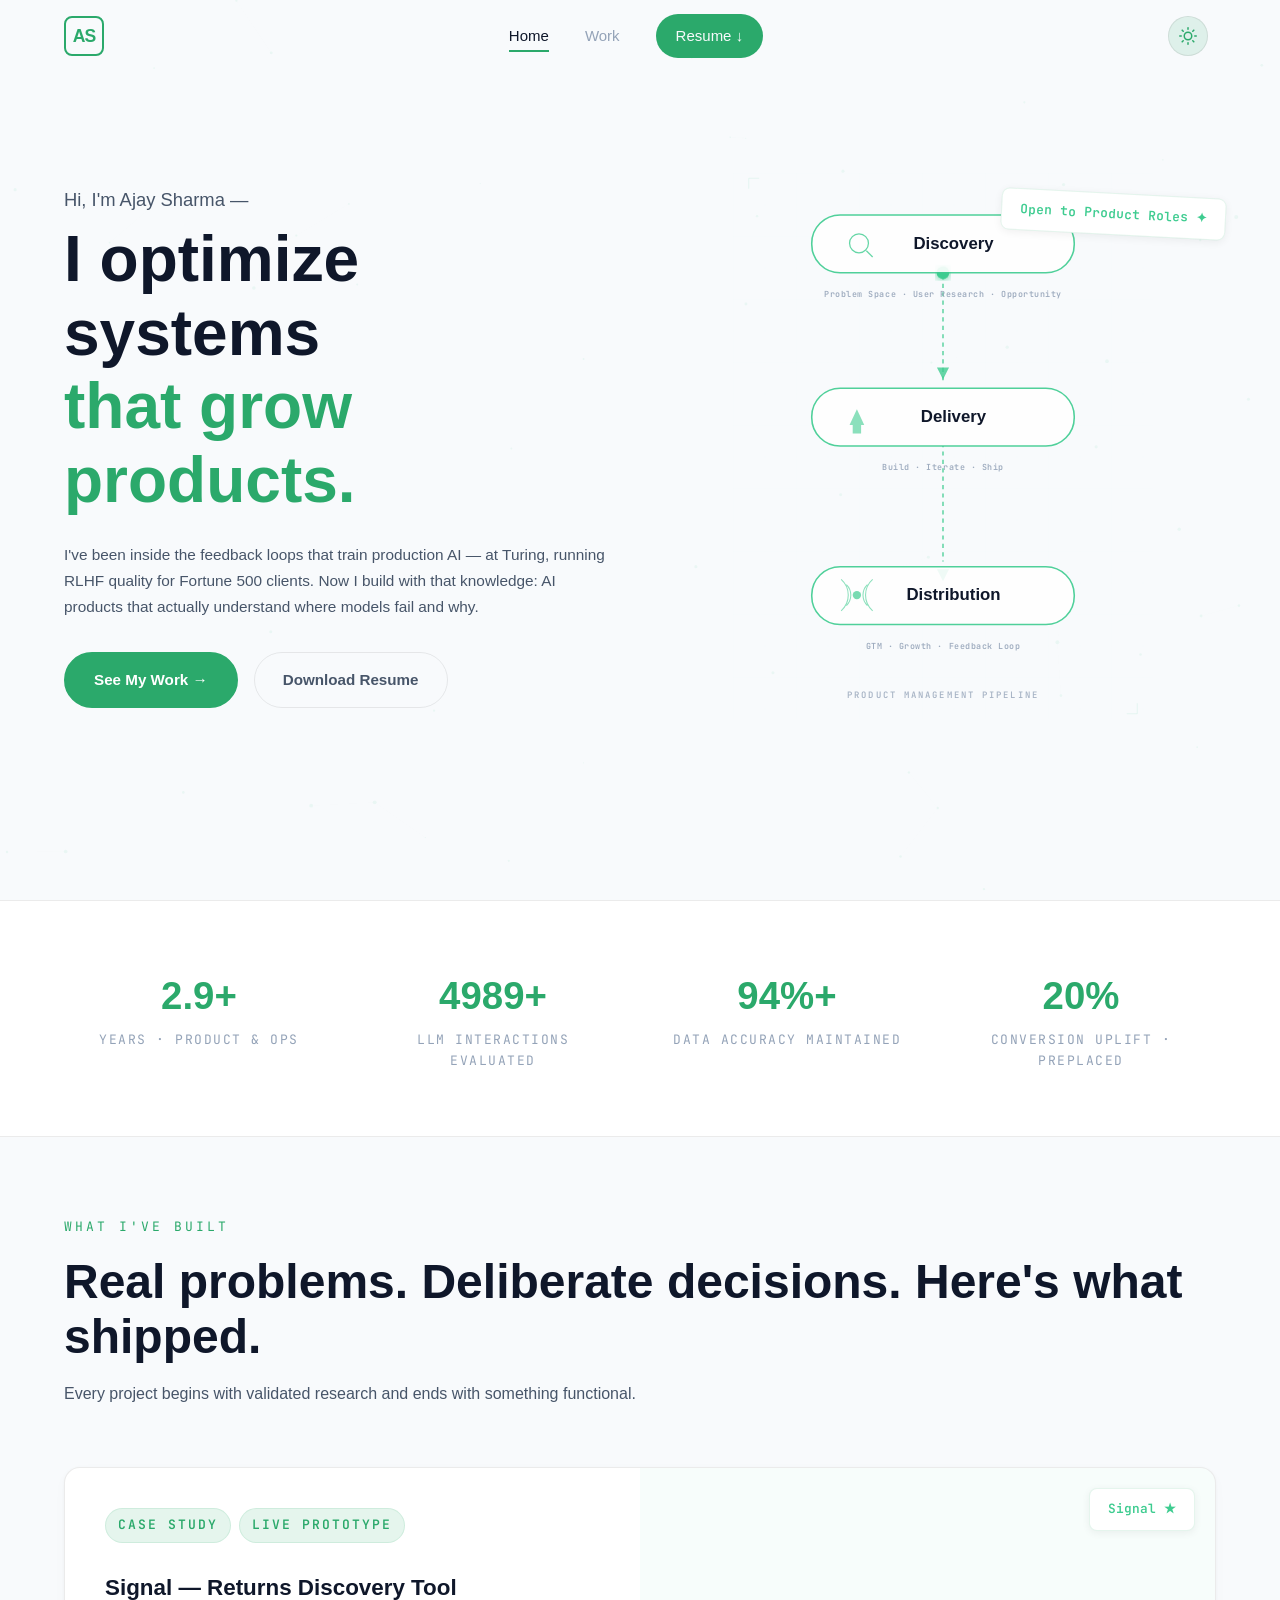
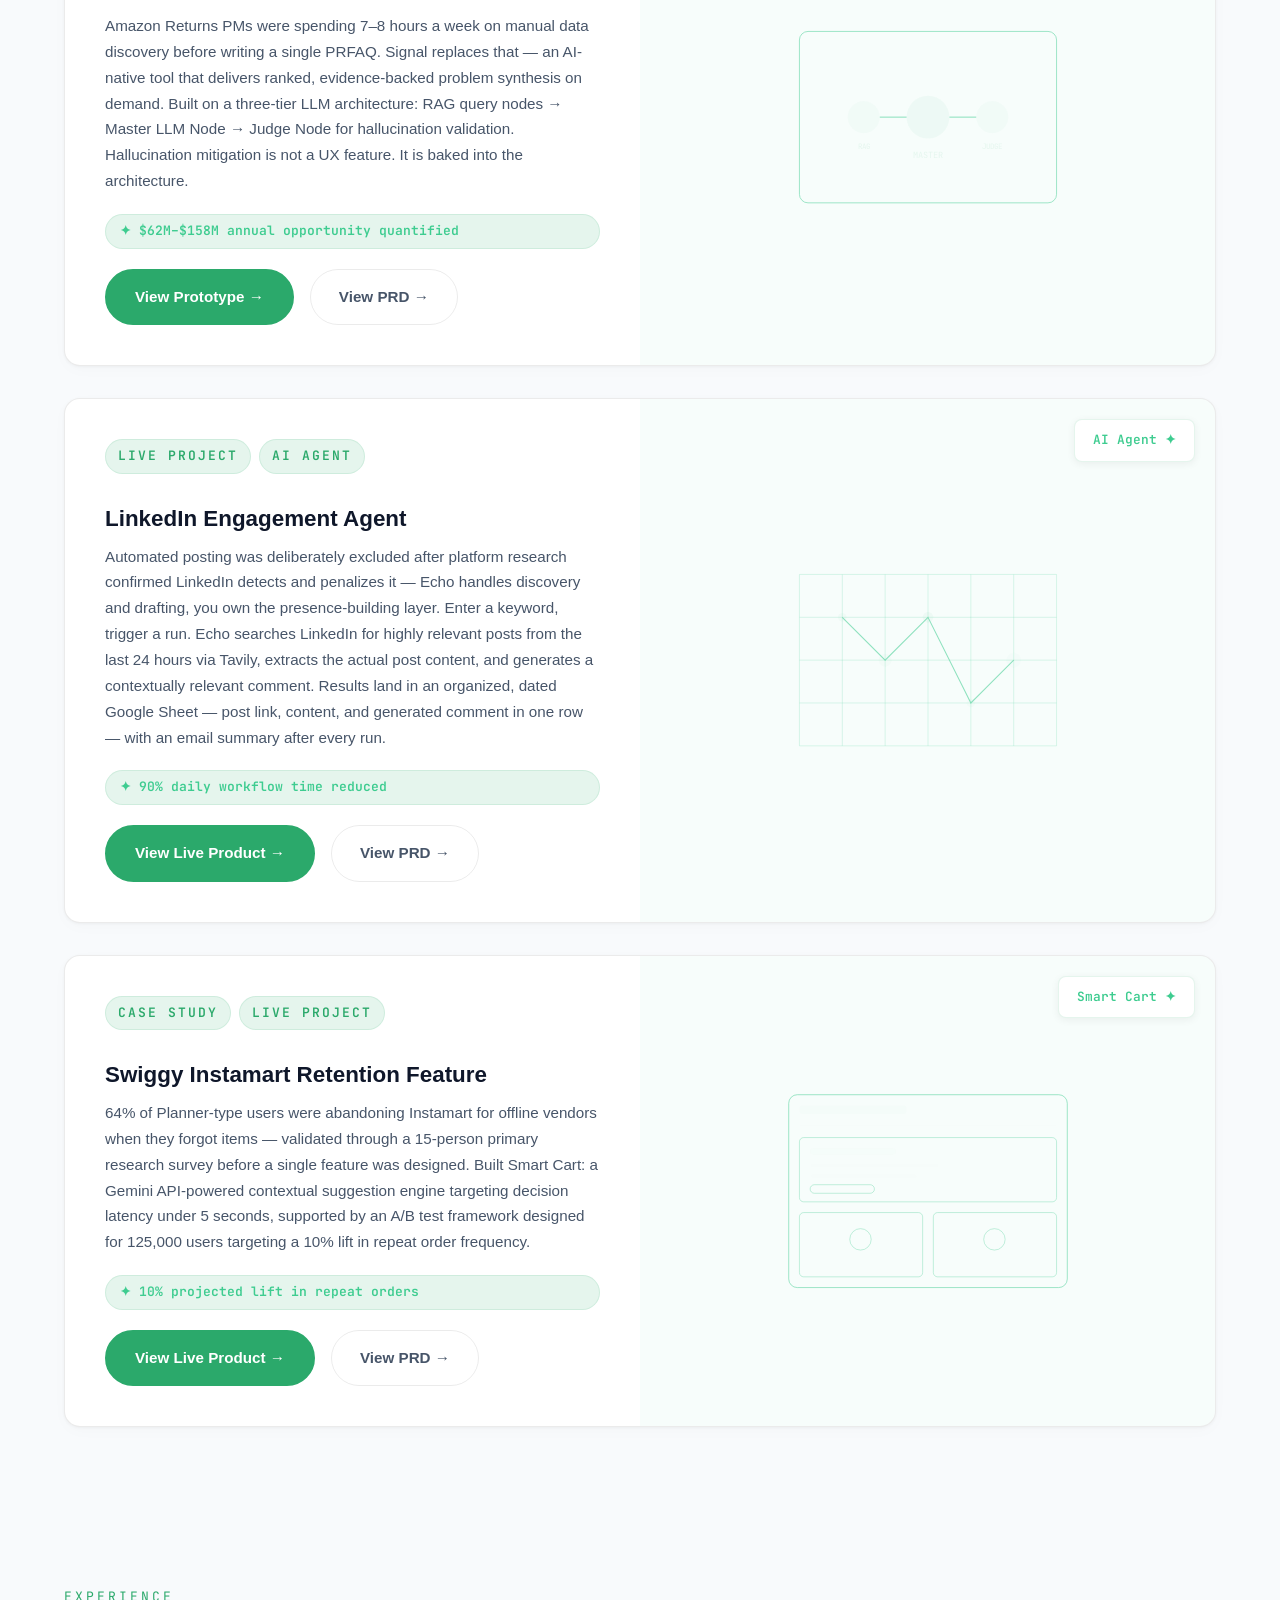
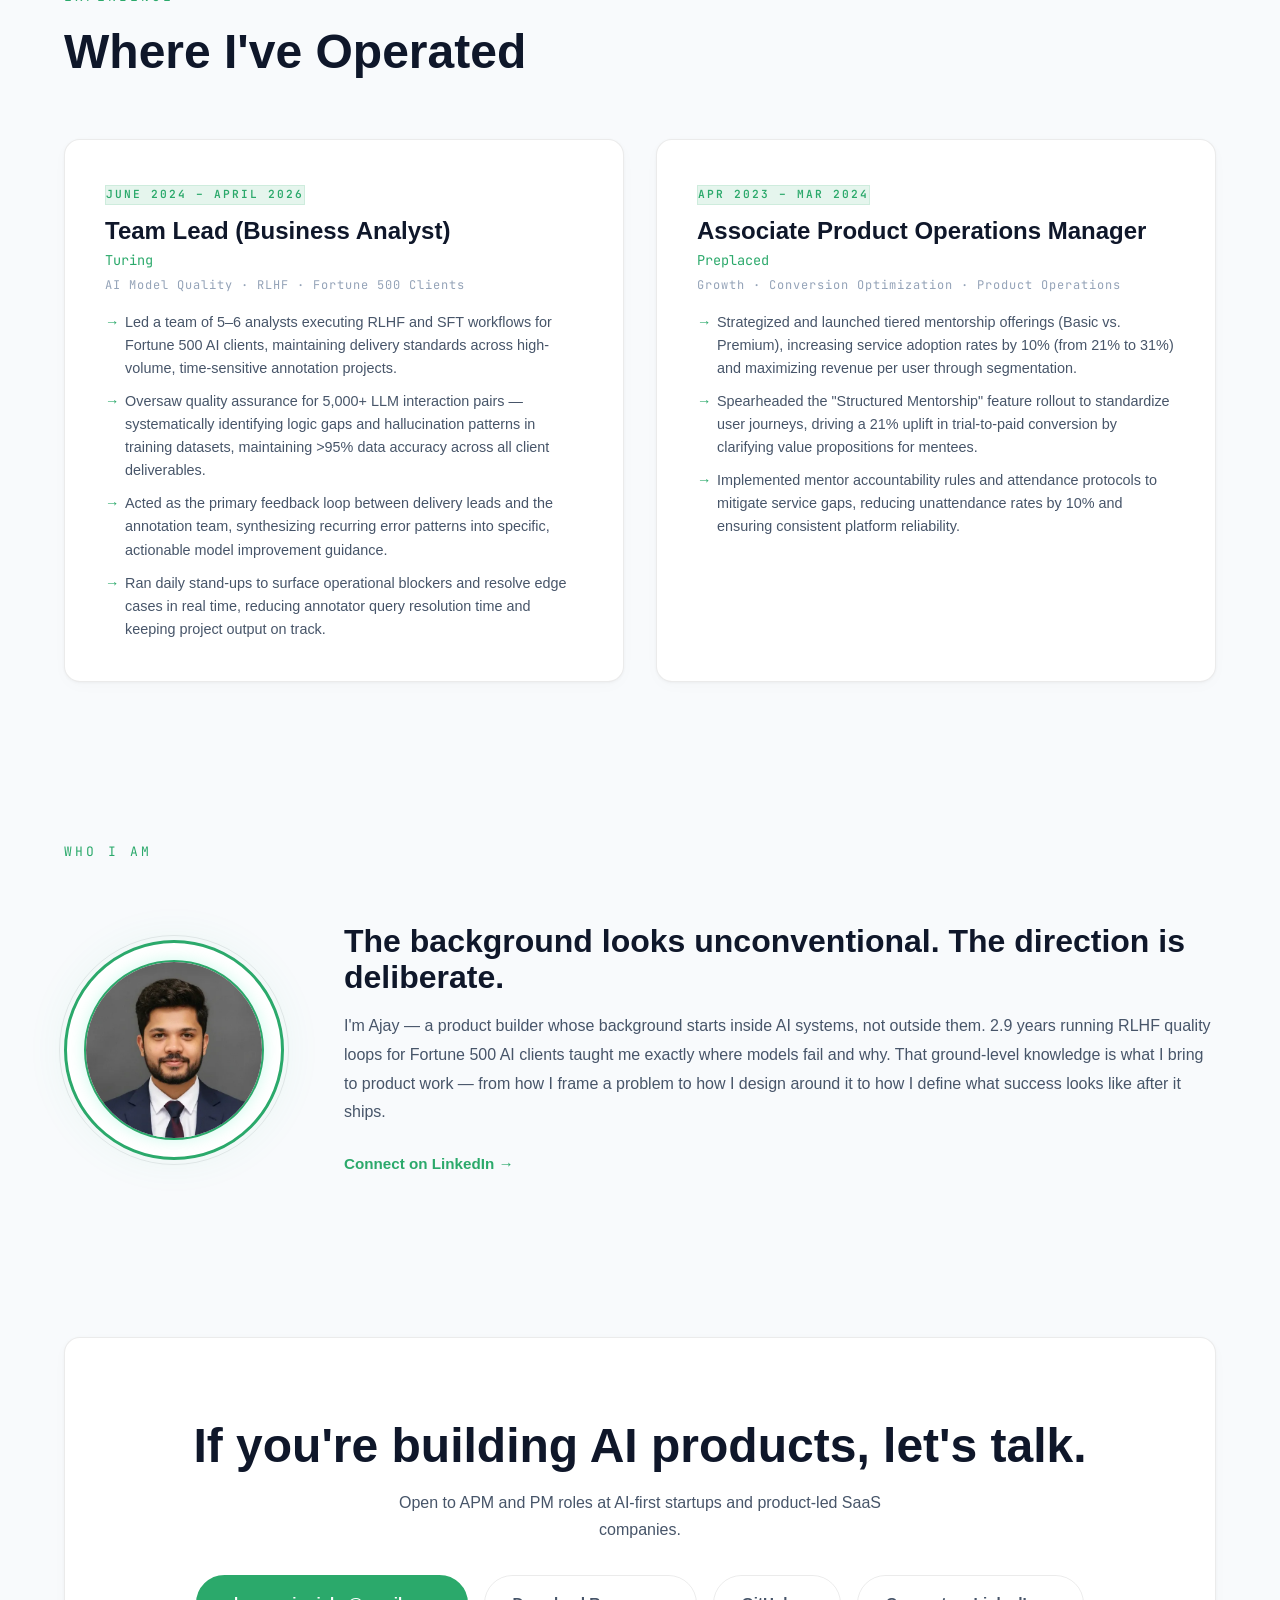
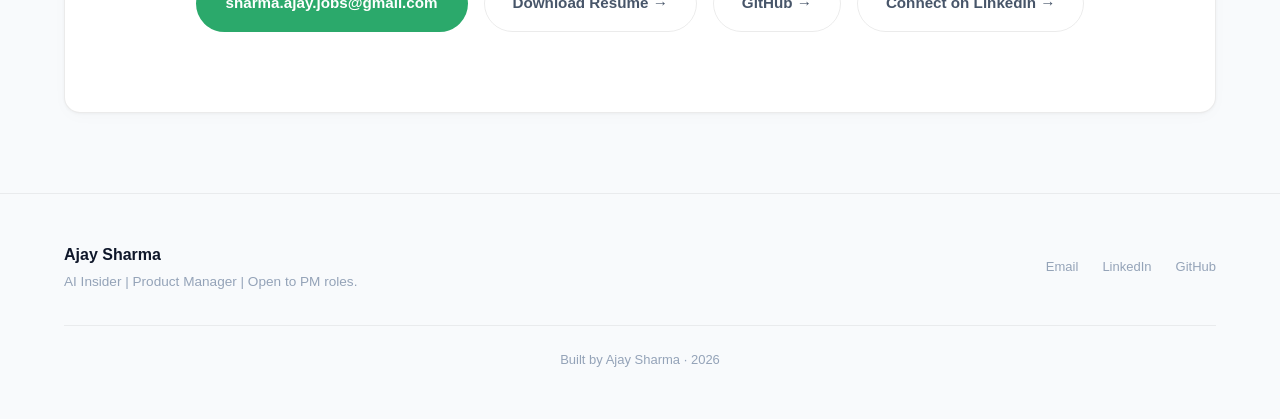
==== index.html @ e7fd2ef5 "feat: consolidate pages to index, apply refined Emerald design system, and update PM experience" ====
<!DOCTYPE html>
<html lang="en">

<head>
    <meta charset="UTF-8">
    <!-- Google tag (gtag.js) -->
    <script async src="https://www.googletagmanager.com/gtag/js?id=G-2LNCMH6HLH"></script>
    <script>
        window.dataLayer = window.dataLayer || [];
        function gtag() { dataLayer.push(arguments); }
        gtag('js', new Date());

        gtag('config', 'G-2LNCMH6HLH');
    </script>
    <meta name="viewport" content="width=device-width, initial-scale=1.0">
    <title>Ajay Sharma — PM Candidate | AI Product Manager</title>
    <meta name="description"
        content="PM candidate with hands-on experience inside RLHF feedback loops and a track record of shipping functional AI products. Targeting APM and PM roles at AI-first startups and product-led SaaS companies.">
    <meta property="og:title" content="Ajay Sharma — AI Team Lead @ Turing | HelloPM Fellow">
    <meta property="og:description"
        content="PM candidate with hands-on experience inside RLHF feedback loops and a track record of shipping functional AI products.">
    <meta property="og:type" content="website">
    <link rel="icon"
        href="data:image/svg+xml,%3Csvg xmlns='http://www.w3.org/2000/svg' viewBox='0 0 64 64'%3E%3Ccircle cx='32' cy='32' r='32' fill='%230A0F0D'/%3E%3Ctext x='32' y='38' text-anchor='middle' fill='%2300E5A0' font-family='sans-serif' font-weight='600' font-size='24'%3EAS%3C/text%3E%3C/svg%3E">
    <link rel="preconnect" href="https://api.fontshare.com" crossorigin>
    <link rel="preconnect" href="https://fonts.googleapis.com">
    <link rel="preconnect" href="https://fonts.gstatic.com" crossorigin>
    <link rel="preconnect" href="https://www.googletagmanager.com" crossorigin>
    <link rel="preload" href="assets/ajay.webp" as="image" type="image/webp">
    <link rel="stylesheet"
        href="https://api.fontshare.com/v2/css?f[]=clash-display@400,500,600,700&f[]=satoshi@400,500,700&display=swap">
    <link rel="stylesheet" href="https://fonts.googleapis.com/css2?family=JetBrains+Mono:wght@400;500&display=swap">
    <link rel="stylesheet" href="css/style.css">
</head>

<body>

    <!-- ========== NAVBAR ========== -->
    <nav class="navbar" role="navigation" aria-label="Main navigation">
        <div class="container">
            <a href="index.html" class="nav-logo"><span>AS</span></a>
            <div class="nav-links">
                <a href="index.html">Home</a>
                <a href="#work">Work</a>
                <a href="assets/ajay_sharma_pm_resume.pdf" target="_blank" rel="noopener noreferrer"
                    class="nav-cta">Resume ↓</a>
            </div>
            <button class="theme-toggle" aria-label="Toggle light/dark mode">
                <svg class="icon-sun" viewBox="0 0 24 24" fill="none" stroke="currentColor" stroke-width="2"
                    stroke-linecap="round" stroke-linejoin="round">
                    <circle cx="12" cy="12" r="5" />
                    <line x1="12" y1="1" x2="12" y2="3" />
                    <line x1="12" y1="21" x2="12" y2="23" />
                    <line x1="4.22" y1="4.22" x2="5.64" y2="5.64" />
                    <line x1="18.36" y1="18.36" x2="19.78" y2="19.78" />
                    <line x1="1" y1="12" x2="3" y2="12" />
                    <line x1="21" y1="12" x2="23" y2="12" />
                    <line x1="4.22" y1="19.78" x2="5.64" y2="18.36" />
                    <line x1="18.36" y1="5.64" x2="19.78" y2="4.22" />
                </svg>
                <svg class="icon-moon" viewBox="0 0 24 24" fill="none" stroke="currentColor" stroke-width="2"
                    stroke-linecap="round" stroke-linejoin="round">
                    <path d="M21 12.79A9 9 0 1 1 11.21 3 7 7 0 0 0 21 12.79z" />
                </svg>
            </button>
            <button class="nav-toggle" aria-label="Toggle navigation">
                <span></span><span></span><span></span>
            </button>
        </div>
    </nav>

    <main>

        <!-- ========== HERO ========== -->
        <section class="hero" id="hero">
            <canvas id="hero-canvas"></canvas>
            <div class="container">
                <div class="hero-grid">
                    <div class="hero-content">
                        <p class="hero-intro">Hi, I'm Ajay Sharma —</p>
                        <h1 class="hero-heading">
                            <span class="word">I</span>
                            <span class="word">optimize</span>
                            <span class="word">systems</span><br>
                            <span class="word accent-text">that</span>
                            <span class="word accent-text">grow</span>
                            <span class="word accent-text">products.</span>
                        </h1>
                        <p class="hero-sub">I've been inside the feedback loops that train production AI — at Turing,
                            running RLHF quality for Fortune 500 clients. Now I build with that knowledge: AI products
                            that actually understand where models fail and why.</p>
                        <div class="btn-group">
                            <a href="#work" class="btn btn--primary">See My Work →</a>
                            <a href="assets/ajay_sharma_pm_resume.pdf" target="_blank" rel="noopener noreferrer"
                                class="btn btn--secondary">Download
                                Resume</a>
                        </div>
                    </div>
                    <div class="hero-visual">
                        <div class="sticker sticker--hero">Open to Product Roles ✦</div>
                        <!-- PM Pipeline: Discovery → Delivery → Distribution -->
                        <svg class="hero-pipeline-svg" viewBox="0 0 400 520" fill="none"
                            xmlns="http://www.w3.org/2000/svg">
                            <style>
                                .hero-pipeline-svg {
                                    --pm-accent: #3ECC90;
                                    --pm-fill: #0F1A14;
                                    --pm-text: #EAEDE8;
                                    --pm-muted: rgba(62, 204, 144, 0.4);
                                }

                                [data-theme="light"] .hero-pipeline-svg {
                                    --pm-fill: #FFFFFF;
                                    --pm-text: #1a1a1a;
                                }

                                /* Sequential glow */
                                @keyframes nodeGlow1 {

                                    0%,
                                    100% {
                                        opacity: 0.35;
                                    }

                                    10%,
                                    30% {
                                        opacity: 1;
                                    }
                                }

                                @keyframes nodeGlow2 {

                                    0%,
                                    100% {
                                        opacity: 0.35;
                                    }

                                    40%,
                                    60% {
                                        opacity: 1;
                                    }
                                }

                                @keyframes nodeGlow3 {

                                    0%,
                                    100% {
                                        opacity: 0.35;
                                    }

                                    70%,
                                    90% {
                                        opacity: 1;
                                    }
                                }

                                @keyframes labelFade1 {

                                    0%,
                                    100% {
                                        opacity: 0;
                                    }

                                    10%,
                                    30% {
                                        opacity: 0.7;
                                    }
                                }

                                @keyframes labelFade2 {

                                    0%,
                                    100% {
                                        opacity: 0;
                                    }

                                    40%,
                                    60% {
                                        opacity: 0.7;
                                    }
                                }

                                @keyframes labelFade3 {

                                    0%,
                                    100% {
                                        opacity: 0;
                                    }

                                    70%,
                                    90% {
                                        opacity: 0.7;
                                    }
                                }

                                @keyframes pulseTravel {
                                    0% {
                                        offset-distance: 0%;
                                        opacity: 0;
                                    }

                                    5% {
                                        opacity: 1;
                                    }

                                    95% {
                                        opacity: 1;
                                    }

                                    100% {
                                        offset-distance: 100%;
                                        opacity: 0;
                                    }
                                }

                                .pm-stage-1 {
                                    animation: nodeGlow1 6s ease-in-out infinite;
                                }

                                .pm-stage-2 {
                                    animation: nodeGlow2 6s ease-in-out infinite;
                                }

                                .pm-stage-3 {
                                    animation: nodeGlow3 6s ease-in-out infinite;
                                }

                                .pm-label-1 {
                                    animation: labelFade1 6s ease-in-out infinite;
                                }

                                .pm-label-2 {
                                    animation: labelFade2 6s ease-in-out infinite;
                                }

                                .pm-label-3 {
                                    animation: labelFade3 6s ease-in-out infinite;
                                }

                                .pm-pulse {
                                    offset-path: path('M200,95 C200,95 200,140 200,140 C200,180 200,200 200,260 C200,300 200,320 200,320 C200,360 200,400 200,430');
                                    animation: pulseTravel 3s linear infinite;
                                }
                            </style>

                            <!-- Subtle grid background -->
                            <defs>
                                <pattern id="heroGrid" width="30" height="30" patternUnits="userSpaceOnUse">
                                    <path d="M 30 0 L 0 0 0 30" fill="none" stroke="var(--pm-accent)"
                                        stroke-width="0.12" opacity="0.2" />
                                </pattern>
                                <filter id="glowFilter">
                                    <feGaussianBlur stdDeviation="4" result="blur" />
                                    <feMerge>
                                        <feMergeNode in="blur" />
                                        <feMergeNode in="SourceGraphic" />
                                    </feMerge>
                                </filter>
                            </defs>
                            <rect width="400" height="520" fill="url(#heroGrid)" opacity="0.5" />

                            <!-- ====== CONNECTING PATH ====== -->
                            <path d="M200 95 L200 200" stroke="var(--pm-accent)" stroke-width="1" stroke-dasharray="4 4"
                                opacity="0.2">
                                <animate attributeName="stroke-dashoffset" values="0;-16" dur="1.5s"
                                    repeatCount="indefinite" />
                            </path>
                            <path d="M200 260 L200 370" stroke="var(--pm-accent)" stroke-width="1"
                                stroke-dasharray="4 4" opacity="0.2">
                                <animate attributeName="stroke-dashoffset" values="0;-16" dur="1.5s" begin="0.5s"
                                    repeatCount="indefinite" />
                            </path>

                            <!-- Traveling pulse dot along full path -->
                            <circle r="4" fill="var(--pm-accent)" class="pm-pulse" filter="url(#glowFilter)" />

                            <!-- ====== NODE 1: DISCOVERY ====== -->
                            <g class="pm-stage-1">
                                <rect x="75" y="40" width="250" height="55" rx="27" fill="var(--pm-fill)"
                                    stroke="var(--pm-accent)" stroke-width="1.5" opacity="0.9" />
                                <!-- Magnifying glass icon -->
                                <circle cx="120" cy="67" r="9" stroke="var(--pm-accent)" stroke-width="1.2" fill="none"
                                    opacity="0.8" />
                                <line x1="127" y1="74" x2="133" y2="80" stroke="var(--pm-accent)" stroke-width="1.2"
                                    opacity="0.8" />
                                <!-- Label -->
                                <text x="210" y="72" text-anchor="middle" fill="var(--pm-text)"
                                    font-family="Inter, sans-serif" font-size="16" font-weight="600">Discovery</text>
                            </g>
                            <!-- Micro-label -->
                            <text x="200" y="118" text-anchor="middle" fill="var(--pm-accent)"
                                font-family="JetBrains Mono, monospace" font-size="8" letter-spacing="0.5"
                                class="pm-label-1">Problem Space · User Research · Opportunity</text>

                            <!-- ====== ARROW 1→2 ====== -->
                            <polygon points="195,195 200,205 205,195" fill="var(--pm-accent)" opacity="0.4" />

                            <!-- ====== NODE 2: DELIVERY ====== -->
                            <g class="pm-stage-2">
                                <rect x="75" y="205" width="250" height="55" rx="27" fill="var(--pm-fill)"
                                    stroke="var(--pm-accent)" stroke-width="1.5" opacity="0.9" />
                                <!-- Rocket icon -->
                                <path d="M118 225 L125 240 L122 240 L122 248 L114 248 L114 240 L111 240 Z"
                                    fill="var(--pm-accent)" opacity="0.6" />
                                <!-- Label -->
                                <text x="210" y="237" text-anchor="middle" fill="var(--pm-text)"
                                    font-family="Inter, sans-serif" font-size="16" font-weight="600">Delivery</text>
                            </g>
                            <!-- Micro-label -->
                            <text x="200" y="283" text-anchor="middle" fill="var(--pm-accent)"
                                font-family="JetBrains Mono, monospace" font-size="8" letter-spacing="0.5"
                                class="pm-label-2">Build · Iterate · Ship</text>

                            <!-- ====== ARROW 2→3 ====== -->
                            <polygon points="195,362 200,372 205,362" fill="var(--pm-accent)" opacity="0.4" />

                            <!-- ====== NODE 3: DISTRIBUTION ====== -->
                            <g class="pm-stage-3">
                                <rect x="75" y="375" width="250" height="55" rx="27" fill="var(--pm-fill)"
                                    stroke="var(--pm-accent)" stroke-width="1.5" opacity="0.9" />
                                <!-- Signal/broadcast icon -->
                                <circle cx="118" cy="402" r="4" fill="var(--pm-accent)" opacity="0.7" />
                                <path d="M108 392 A14 14 0 0 1 108 412" fill="none" stroke="var(--pm-accent)"
                                    stroke-width="1" opacity="0.4" />
                                <path d="M103 387 A20 20 0 0 1 103 417" fill="none" stroke="var(--pm-accent)"
                                    stroke-width="1" opacity="0.25" />
                                <path d="M128 392 A14 14 0 0 0 128 412" fill="none" stroke="var(--pm-accent)"
                                    stroke-width="1" opacity="0.4" />
                                <path d="M133 387 A20 20 0 0 0 133 417" fill="none" stroke="var(--pm-accent)"
                                    stroke-width="1" opacity="0.25" />
                                <!-- Label -->
                                <text x="210" y="407" text-anchor="middle" fill="var(--pm-text)"
                                    font-family="Inter, sans-serif" font-size="16" font-weight="600">Distribution</text>
                            </g>
                            <!-- Micro-label -->
                            <text x="200" y="453" text-anchor="middle" fill="var(--pm-accent)"
                                font-family="JetBrains Mono, monospace" font-size="8" letter-spacing="0.5"
                                class="pm-label-3">GTM · Growth · Feedback Loop</text>

                            <!-- Corner brackets -->
                            <path d="M15 15 L15 5 L25 5" stroke="var(--pm-accent)" stroke-width="0.5" opacity="0.2" />
                            <path d="M385 505 L385 515 L375 515" stroke="var(--pm-accent)" stroke-width="0.5"
                                opacity="0.2" />

                            <!-- Bottom annotation -->
                            <text x="200" y="500" text-anchor="middle" fill="#888888"
                                font-family="JetBrains Mono, monospace" font-size="8.5" letter-spacing="2" opacity="0.3"
                                class="pm-bottom-annotation">PRODUCT MANAGEMENT PIPELINE</text>
                        </svg>
                    </div>
                </div>
            </div>
        </section>

        <!-- ========== METRICS STRIP ========== -->
        <section class="metrics-strip">
            <div class="container">
                <div class="metrics-grid">
                    <div class="metric-item fade-in-up">
                        <div class="metric-value" data-count="2.9" data-suffix="+">0</div>
                        <div class="metric-label">Years · Product & Ops</div>
                    </div>
                    <div class="metric-item fade-in-up">
                        <div class="metric-value" data-count="5000" data-suffix="+">0</div>
                        <div class="metric-label">LLM Interactions Evaluated</div>
                    </div>
                    <div class="metric-item fade-in-up">
                        <div class="metric-value" data-count="95" data-suffix="%+">0</div>
                        <div class="metric-label">Data Accuracy Maintained</div>
                    </div>
                    <div class="metric-item fade-in-up">
                        <div class="metric-value" data-count="21" data-suffix="%">0</div>
                        <div class="metric-label">Conversion Uplift · Preplaced</div>
                    </div>
                </div>
            </div>
        </section>

        <!-- ========== FEATURED WORK ========== -->
        <section id="work">
            <div class="container">
                <div class="section-header fade-in-up">
                    <span class="section-label">WHAT I'VE BUILT</span>
                    <h2>Real problems. Deliberate decisions. Here's what shipped.</h2>
                    <p>Every project begins with validated research and ends with something functional.</p>
                </div>

                <div class="case-cards-stack">
                    <!-- Card 0 — Signal (Lead Case Study) -->
                    <article class="case-card fade-in-up">
                        <div class="case-card-inner">
                            <div class="case-card-content">
                                <div style="display: flex; gap: 8px; flex-wrap: wrap; margin-bottom: 16px;">
                                    <span class="tag">Case Study</span>
                                    <span class="tag">Live Prototype</span>
                                </div>
                                <h3>Signal — Returns Discovery Tool</h3>
                                <p>Amazon Returns PMs were spending 7–8 hours a week on manual data discovery before
                                    writing a single PRFAQ. Signal replaces that — an AI-native tool that delivers
                                    ranked, evidence-backed problem synthesis on demand. Built on a three-tier LLM
                                    architecture: RAG query nodes → Master LLM Node → Judge Node for hallucination
                                    validation. Hallucination mitigation is not a UX feature. It is baked into the
                                    architecture.</p>
                                <span class="metric-pill">&#10022; $62M–$158M annual opportunity quantified</span>
                                <div class="btn-group" style="margin-top: 20px;">
                                    <a href="https://signal.protonaiagents.com/" target="_blank"
                                        rel="noopener noreferrer" class="btn btn--primary">View Prototype &#8594;</a>
                                    <a href="https://notion.so" target="_blank" rel="noopener noreferrer"
                                        class="btn btn--secondary">View PRD
                                        &#8594;</a>
                                </div>
                            </div>
                            <div class="case-card-visual">
                                <div class="sticker">Signal ★</div>
                                <svg viewBox="0 0 280 200" fill="none" xmlns="http://www.w3.org/2000/svg">
                                    <rect x="20" y="20" width="240" height="160" rx="8" stroke="#00E5A0"
                                        stroke-width="0.8" opacity="0.4" />
                                    <circle cx="80" cy="100" r="15" fill="#00E5A0" opacity="0.3" />
                                    <circle cx="140" cy="100" r="20" fill="#00E5A0" opacity="0.5" />
                                    <circle cx="200" cy="100" r="15" fill="#00E5A0" opacity="0.3" />
                                    <line x1="95" y1="100" x2="120" y2="100" stroke="#00E5A0" stroke-width="1"
                                        opacity="0.5" />
                                    <line x1="160" y1="100" x2="185" y2="100" stroke="#00E5A0" stroke-width="1"
                                        opacity="0.5" />
                                    <text x="80" y="130" text-anchor="middle" fill="#00E5A0"
                                        font-family="JetBrains Mono, monospace" font-size="7" opacity="0.5">RAG</text>
                                    <text x="140" y="138" text-anchor="middle" fill="#00E5A0"
                                        font-family="JetBrains Mono, monospace" font-size="8"
                                        opacity="0.7">MASTER</text>
                                    <text x="200" y="130" text-anchor="middle" fill="#00E5A0"
                                        font-family="JetBrains Mono, monospace" font-size="7" opacity="0.5">JUDGE</text>
                                </svg>
                            </div>
                        </div>
                    </article>

                    <!-- Card 1 — LinkedIn Engagement Agent (Feb 2026) -->
                    <article class="case-card fade-in-up">
                        <div class="case-card-inner">
                            <div class="case-card-content">
                                <div style="display: flex; gap: 8px; flex-wrap: wrap; margin-bottom: 16px;">
                                    <span class="tag">Live Project</span>
                                    <span class="tag">AI Agent</span>
                                </div>
                                <h3>LinkedIn Engagement Agent</h3>
                                <p>Automated posting was deliberately excluded after platform research confirmed
                                    LinkedIn detects and penalizes it — Echo handles discovery and drafting, you own the
                                    presence-building layer. Enter a keyword, trigger a run. Echo searches LinkedIn for
                                    highly relevant posts from the last 24 hours via Tavily, extracts the actual post
                                    content, and generates a contextually relevant comment. Results land in an
                                    organized,
                                    dated Google Sheet — post link, content, and generated comment in one row — with an
                                    email summary after every run.</p>
                                <span class="metric-pill">&#10022; 90% daily workflow time reduced</span>
                                <div class="btn-group" style="margin-top: 20px;">
                                    <a href="https://linkedinengage.protonaiagents.com/" target="_blank"
                                        rel="noopener noreferrer" class="btn btn--primary">View Live Product &#8594;</a>
                                    <a href="https://notion.so" target="_blank" rel="noopener noreferrer"
                                        class="btn btn--secondary">View PRD
                                        &#8594;</a>
                                </div>
                            </div>
                            <div class="case-card-visual">
                                <div class="sticker">AI Agent &#10022;</div>
                                <svg viewBox="0 0 280 200" fill="none" xmlns="http://www.w3.org/2000/svg">
                                    <line x1="20" y1="20" x2="20" y2="180" stroke="#00E5A0" stroke-width="0.3"
                                        opacity="0.2" />
                                    <line x1="60" y1="20" x2="60" y2="180" stroke="#00E5A0" stroke-width="0.3"
                                        opacity="0.2" />
                                    <line x1="100" y1="20" x2="100" y2="180" stroke="#00E5A0" stroke-width="0.3"
                                        opacity="0.2" />
                                    <line x1="140" y1="20" x2="140" y2="180" stroke="#00E5A0" stroke-width="0.3"
                                        opacity="0.2" />
                                    <line x1="180" y1="20" x2="180" y2="180" stroke="#00E5A0" stroke-width="0.3"
                                        opacity="0.2" />
                                    <line x1="220" y1="20" x2="220" y2="180" stroke="#00E5A0" stroke-width="0.3"
                                        opacity="0.2" />
                                    <line x1="260" y1="20" x2="260" y2="180" stroke="#00E5A0" stroke-width="0.3"
                                        opacity="0.2" />
                                    <line x1="20" y1="20" x2="260" y2="20" stroke="#00E5A0" stroke-width="0.3"
                                        opacity="0.2" />
                                    <line x1="20" y1="60" x2="260" y2="60" stroke="#00E5A0" stroke-width="0.3"
                                        opacity="0.2" />
                                    <line x1="20" y1="100" x2="260" y2="100" stroke="#00E5A0" stroke-width="0.3"
                                        opacity="0.2" />
                                    <line x1="20" y1="140" x2="260" y2="140" stroke="#00E5A0" stroke-width="0.3"
                                        opacity="0.2" />
                                    <line x1="20" y1="180" x2="260" y2="180" stroke="#00E5A0" stroke-width="0.3"
                                        opacity="0.2" />
                                    <circle cx="60" cy="60" r="4" fill="#00E5A0" opacity="0.4" />
                                    <circle cx="140" cy="60" r="5" fill="#00E5A0" opacity="0.5" />
                                    <circle cx="100" cy="100" r="6" fill="#00E5A0" opacity="0.3" />
                                    <circle cx="220" cy="100" r="7" fill="#00E5A0" opacity="0.2" />
                                    <circle cx="180" cy="140" r="4" fill="#00E5A0" opacity="0.3" />
                                    <polyline points="60,60 100,100 140,60 180,140 220,100" stroke="#00E5A0"
                                        stroke-width="1" fill="none" opacity="0.3" />
                                </svg>
                            </div>
                        </div>
                    </article>

                    <!-- Card 2 — Swiggy Instamart Retention Feature -->
                    <article class="case-card fade-in-up">
                        <div class="case-card-inner">
                            <div class="case-card-content">
                                <div style="display: flex; gap: 8px; flex-wrap: wrap; margin-bottom: 16px;">
                                    <span class="tag">Case Study</span>
                                    <span class="tag">Live Project</span>
                                </div>
                                <h3>Swiggy Instamart Retention Feature</h3>
                                <p>64% of Planner-type users were abandoning Instamart for offline vendors when they
                                    forgot items — validated through a 15-person primary research survey before a single
                                    feature was designed. Built Smart Cart: a Gemini API-powered contextual suggestion
                                    engine targeting decision latency under 5 seconds, supported by an A/B test
                                    framework designed for 125,000 users targeting a 10% lift in repeat order frequency.
                                </p>
                                <span class="metric-pill">&#10022; 10% projected lift in repeat orders</span>
                                <div class="btn-group" style="margin-top: 20px;">
                                    <a href="https://smartcartrecommendations.protonaiagents.com/" target="_blank"
                                        rel="noopener noreferrer" class="btn btn--primary">View Live Product &#8594;</a>
                                    <a href="https://notion.so" target="_blank" rel="noopener noreferrer"
                                        class="btn btn--secondary">View PRD
                                        &#8594;</a>
                                </div>
                            </div>
                            <div class="case-card-visual">
                                <div class="sticker">Smart Cart &#10022;</div>
                                <svg viewBox="0 0 280 200" fill="none" xmlns="http://www.w3.org/2000/svg">
                                    <rect x="10" y="10" width="260" height="180" rx="8" stroke="#00E5A0"
                                        stroke-width="0.8" opacity="0.4" />
                                    <rect x="20" y="20" width="100" height="8" rx="2" fill="#00E5A0" opacity="0.15" />
                                    <rect x="20" y="38" width="240" height="1" fill="#00E5A0" opacity="0.1" />
                                    <rect x="20" y="50" width="240" height="60" rx="4" stroke="#00E5A0"
                                        stroke-width="0.5" opacity="0.2" />
                                    <rect x="30" y="60" width="80" height="6" rx="2" fill="#00E5A0" opacity="0.12" />
                                    <rect x="30" y="74" width="120" height="4" rx="2" fill="#00E5A0" opacity="0.08" />
                                    <rect x="30" y="84" width="100" height="4" rx="2" fill="#00E5A0" opacity="0.08" />
                                    <rect x="30" y="94" width="60" height="8" rx="4" stroke="#00E5A0" stroke-width="0.5"
                                        opacity="0.2" />
                                    <rect x="20" y="120" width="115" height="60" rx="4" stroke="#00E5A0"
                                        stroke-width="0.5" opacity="0.2" />
                                    <rect x="145" y="120" width="115" height="60" rx="4" stroke="#00E5A0"
                                        stroke-width="0.5" opacity="0.2" />
                                    <circle cx="77" cy="145" r="10" stroke="#00E5A0" stroke-width="0.5" opacity="0.2" />
                                    <circle cx="202" cy="145" r="10" stroke="#00E5A0" stroke-width="0.5"
                                        opacity="0.2" />
                                </svg>
                            </div>
                        </div>
                    </article>
                </div>

            </div>
        </section>


        <!-- ========== EXPERIENCE ========== -->
        <section id="experience">
            <div class="container">
                <div class="section-header fade-in-up">
                    <span class="section-label">Experience</span>
                    <h2>Where I've Operated</h2>
                </div>
                <div class="experience-grid stagger-children">
                    <div class="experience-card fade-in-up">
                        <span class="tag">June 2024 &#8211; April 2026</span>
                        <h3>Team Lead (Business Analyst)</h3>
                        <p class="company">Turing</p>
                        <span
                            style="font-family: var(--font-mono); font-size: 0.75rem; color: var(--text-muted); letter-spacing: 1px; display: block; margin-bottom: 16px;">AI
                            Model Quality · RLHF · Fortune 500 Clients</span>
                        <ul>
                            <li>Led a team of 5–6 analysts executing RLHF and SFT workflows for Fortune 500 AI clients,
                                maintaining delivery standards across high-volume, time-sensitive annotation projects.
                            </li>
                            <li>Oversaw quality assurance for 5,000+ LLM interaction pairs — systematically identifying
                                logic gaps and hallucination patterns in training datasets, maintaining >95% data
                                accuracy across all client deliverables.</li>
                            <li>Acted as the primary feedback loop between delivery leads and the annotation team,
                                synthesizing recurring error patterns into specific, actionable model improvement
                                guidance.</li>
                            <li>Ran daily stand-ups to surface operational blockers and resolve edge cases in real time,
                                reducing annotator query resolution time and keeping project output on track.</li>
                        </ul>
                    </div>
                    <div class="experience-card fade-in-up">
                        <span class="tag">Apr 2023 &#8211; Mar 2024</span>
                        <h3>Associate Product Operations Manager</h3>
                        <p class="company">Preplaced</p>
                        <span
                            style="font-family: var(--font-mono); font-size: 0.75rem; color: var(--text-muted); letter-spacing: 1px; display: block; margin-bottom: 16px;">Growth
                            · Conversion Optimization · Product Operations</span>
                        <ul>
                            <li>Strategized and launched tiered mentorship offerings (Basic vs. Premium), increasing
                                service adoption rates by 10% (from 21% to 31%) and maximizing revenue per user through
                                segmentation.</li>
                            <li>Spearheaded the "Structured Mentorship" feature rollout to standardize user journeys,
                                driving a 21% uplift in trial-to-paid conversion by clarifying value propositions for
                                mentees.</li>
                            <li>Implemented mentor accountability rules and attendance protocols to mitigate service
                                gaps, reducing unattendance rates by 10% and ensuring consistent platform reliability.
                            </li>
                        </ul>
                    </div>
                </div>
            </div>
        </section>



        <!-- ========== ABOUT STRIP ========== -->
        <section id="about-strip">
            <div class="container">
                <div class="section-header fade-in-up">
                    <span class="section-label">WHO I AM</span>
                </div>
                <div class="about-strip fade-in-up">
                    <div class="portrait-placeholder">
                        <picture>
                            <source srcset="assets/ajay.webp" type="image/webp">
                            <img src="assets/ajay.jpg" alt="Ajay Sharma" class="portrait" loading="eager" width="180"
                                height="180">
                        </picture>
                    </div>
                    <div class="about-strip-content">
                        <h2>The background looks unconventional. The direction is deliberate.</h2>
                        <p>I'm Ajay — a product builder whose background starts inside AI systems, not outside them. 2.9
                            years running RLHF quality loops for Fortune 500 AI clients taught me exactly where models
                            fail and why. That ground-level knowledge is what I bring to product work — from how I frame
                            a problem to how I design around it to how I define what success looks like after it ships.
                        </p>
                        <a href="https://www.linkedin.com/in/workwithajay/" target="_blank" rel="noopener noreferrer"
                            class="text-link">Connect on LinkedIn →</a>
                    </div>
                </div>
            </div>
        </section>



        <!-- ========== CONTACT CTA ========== -->
        <section id="contact-cta">
            <div class="container">
                <div class="contact-cta fade-in-up">
                    <h2>If you're building AI products, let's talk.</h2>
                    <p>Open to APM and PM roles at AI-first startups and product-led SaaS companies.</p>
                    <div class="btn-group">
                        <a href="#" class="btn btn--primary contact-email-link" title="Get in touch">Email Me →</a>
                        <a href="assets/ajay_sharma_pm_resume.pdf" target="_blank" rel="noopener noreferrer"
                            class="btn btn--secondary">Download Resume →</a>
                        <a href="https://github.com/reagleai/" target="_blank" rel="noopener noreferrer"
                            class="btn btn--secondary">GitHub →</a>
                        <a href="https://www.linkedin.com/in/workwithajay/" target="_blank" rel="noopener noreferrer"
                            class="btn btn--secondary">Connect on LinkedIn →</a>
                    </div>
                </div>
            </div>
        </section>

    </main>

    <!-- ========== FOOTER ========== -->
    <footer class="footer">
        <div class="container">
            <div class="footer-inner">
                <div class="footer-left">
                    <span class="footer-name">Ajay Sharma</span>
                    <span class="footer-tagline">AI Insider | Product Manager | Open to PM roles.</span>
                </div>
                <div class="footer-links">
                    <a href="#" class="contact-email-link">Email</a>
                    <a href="https://www.linkedin.com/in/workwithajay/" target="_blank"
                        rel="noopener noreferrer">LinkedIn</a>
                    <a href="https://github.com/reagleai/" target="_blank" rel="noopener noreferrer">GitHub</a>
                </div>
            </div>
            <div class="footer-credit">
                Built by Ajay Sharma · 2026
            </div>
        </div>
    </footer>

    <script src="js/main.js" defer></script>
</body>

</html>
---- css/style.css ----
/* ============================================
   AJAY SHARMA — GROWTH PM PORTFOLIO
   Design System & Global Styles
   ============================================ */

/* ---- Fonts loaded via <link> in HTML head ---- */

/* ============================================
   CSS CUSTOM PROPERTIES
   ============================================ */
:root {
    /* Colors — Dark Theme (default) */
    /* Surfaces (Neutral Cool Slate) */
    --bg-base: #0B1215;
    --bg-surface: #151C21;
    --bg-surface-elevated: #1D262D;
    --bg-card: #151C21;
    --bg-card-hover: #1D262D;

    /* Brand Accent (Emerald Teal) */
    --accent: #3ECC90;
    --accent-bright: #68DCA0;
    --accent-dim: rgba(62, 204, 144, 0.12);
    --accent-glow: rgba(62, 204, 144, 0.20);

    /* Typography Hierarchy */
    --text-primary: #F8FAFC;
    --text-secondary: #94A3B8;
    --text-muted: #64748B;
    --text-faint: #334155;
    --text-heading: #F8FAFC;

    /* Utility & Semantic Borders */
    --border-subtle: rgba(255, 255, 255, 0.08);
    --border-strong: rgba(255, 255, 255, 0.15);
    --border-glow: rgba(62, 204, 144, 0.15);
    --border-glow-hover: rgba(62, 204, 144, 0.32);

    /* Semantic Status */
    --status-success: #10B981;
    --status-warning: #F59E0B;
    --status-error: #EF4444;
    --status-info: #3B82F6;

    /* Shadows */
    --shadow-base: 0 4px 24px rgba(0, 0, 0, 0.3);
    --shadow-glow: 0 0 24px rgba(62, 204, 144, 0.12);
    --shadow-glow-hover: 0 0 30px rgba(62, 204, 144, 0.22);
    --card-shadow: none;
    --card-shadow-hover: none;

    /* Nav */
    --nav-scrolled-bg: rgba(11, 18, 21, 0.88);
    --mobile-overlay-bg: rgba(11, 18, 21, 0.97);

    /* Typography */
    --font-heading: 'Clash Display', sans-serif;
    --font-body: 'Satoshi', sans-serif;
    --font-mono: 'JetBrains Mono', monospace;

    /* Sizing */
    --container-max: 1200px;
    --container-wide: 1400px;
    --nav-height: 72px;
    --section-padding: 80px;
    --section-padding-mobile: 48px;
    --border-radius: 16px;
    --border-radius-sm: 8px;
    --border-radius-pill: 999px;

    /* Transitions */
    --transition-fast: 0.2s ease;
    --transition-base: 0.3s ease;
    --transition-slow: 0.5s ease;
}

/* Global Reset for Horizontal Scroll */
html, body {
    overflow-x: hidden;
    width: 100%;
}

/* ============================================
   LIGHT MODE THEME
   ============================================ */
[data-theme="light"] {
    /* Surfaces */
    --bg-base: #F8FAFC;
    --bg-surface: #FFFFFF;
    --bg-surface-elevated: #FFFFFF;
    --bg-card: #FFFFFF;
    --bg-card-hover: #F1F5F9;

    /* Brand Accent (unified hue, darkened for contrast) */
    --accent: #2BA96B;
    --accent-bright: #3ECC90;
    --accent-dim: rgba(43, 169, 107, 0.12);
    --accent-glow: rgba(43, 169, 107, 0.20);

    /* Text Hierarchy */
    --text-heading: #0F172A;
    --text-primary: #0F172A;
    --text-secondary: #475569;
    --text-muted: #94A3B8;
    --text-faint: #CBD5E1;

    /* Borders */
    --border-subtle: rgba(0, 0, 0, 0.08);
    --border-strong: rgba(0, 0, 0, 0.15);
    --border-glow: rgba(0, 0, 0, 0.08);
    --border-glow-hover: rgba(43, 169, 107, 0.40);

    /* Shadows */
    --shadow-base: 0 4px 16px rgba(0, 0, 0, 0.04);
    --shadow-glow: none;
    --shadow-glow-hover: 0 4px 20px rgba(0, 0, 0, 0.05);
    --card-shadow: 0 1px 3px rgba(0, 0, 0, 0.04), 0 4px 16px rgba(0, 0, 0, 0.02);
    --card-shadow-hover: 0 4px 12px rgba(0, 0, 0, 0.05), 0 8px 32px rgba(0, 0, 0, 0.04);

    /* Nav */
    --nav-scrolled-bg: rgba(248, 250, 252, 0.88);
    --mobile-overlay-bg: rgba(248, 250, 252, 0.97);
}

/* Base text overrides — body text maps to --text-secondary for readability */
[data-theme="light"] p {
    color: var(--text-secondary);
}

/* Components: Cards */
[data-theme="light"] .case-card,
[data-theme="light"] .experience-card {
    border: 1px solid var(--border-subtle);
    background: var(--bg-surface);
    box-shadow: var(--card-shadow);
}
[data-theme="light"] .case-card:hover,
[data-theme="light"] .experience-card:hover {
    border-color: var(--accent-glow);
    box-shadow: var(--shadow-glow-hover, var(--card-shadow-hover));
}

/* Components: Tags & Pills */
[data-theme="light"] .tag,
[data-theme="light"] .metric-pill,
[data-theme="light"] .sticker {
    background: var(--accent-dim);
    color: var(--accent-bright);
    border: 1px solid var(--accent-dim) !important;
    font-weight: 600;
}

/* Components: Buttons */
[data-theme="light"] .btn--primary {
    background: var(--accent);
    color: #FFFFFF !important;
    border-color: var(--accent);
}
[data-theme="light"] .btn--primary:hover {
    background: var(--accent-bright);
    border-color: var(--accent-bright);
}
[data-theme="light"] .btn--secondary {
    background: transparent;
    color: var(--text-secondary);
    border: 1px solid var(--border-subtle);
}
[data-theme="light"] .btn--secondary:hover {
    background: var(--accent-dim);
    color: var(--accent) !important;
    border-color: var(--accent);
}

/* Diagrams */
[data-theme="light"] #lifecycle-svg {
    --lc-stroke: rgba(22, 163, 74, 0.8) !important;
    --lc-text: var(--text-heading) !important;
}

[data-theme="light"] .hero-visual svg *[fill="#00E5A0"],
[data-theme="light"] .case-card-visual svg *[fill="#00E5A0"],
[data-theme="light"] .hero-visual svg *[fill="#4AE8B5"],
[data-theme="light"] .case-card-visual svg *[fill="#4AE8B5"] {
    fill: var(--accent-dim) !important;
}

[data-theme="light"] .hero-visual svg *[stroke="#00E5A0"],
[data-theme="light"] .case-card-visual svg *[stroke="#00E5A0"],
[data-theme="light"] .hero-visual svg *[stroke="#4AE8B5"],
[data-theme="light"] .case-card-visual svg *[stroke="#4AE8B5"] {
    stroke: var(--accent-bright) !important;
    opacity: 0.8 !important;
}

[data-theme="light"] .case-card-visual svg text {
    fill: var(--text-heading) !important;
    opacity: 1 !important;
}

/* Product Management Pipeline Overrides */
[data-theme="light"] .hero-pipeline-svg path[stroke-dasharray] {
    stroke: var(--accent-bright) !important;
    stroke-width: 1.5 !important;
    opacity: 0.8 !important;
}

[data-theme="light"] .hero-pipeline-svg polygon {
    fill: var(--accent-bright) !important;
    opacity: 0.8 !important;
    transform: scale(1.15);
    transform-origin: center;
}

[data-theme="light"] .hero-pipeline-svg .pm-pulse {
    fill: var(--accent-bright) !important;
    r: 6 !important;
}

[data-theme="light"] .hero-pipeline-svg text.pm-label-1,
[data-theme="light"] .hero-pipeline-svg text.pm-label-2,
[data-theme="light"] .hero-pipeline-svg text.pm-label-3 {
    fill: var(--text-muted) !important;
    font-weight: 600 !important;
    opacity: 0.9 !important;
}

[data-theme="light"] .pm-stage-3 path {
    stroke: var(--accent-bright) !important;
    opacity: 0.6 !important;
}

[data-theme="light"] .pm-bottom-annotation {
    fill: var(--text-muted) !important;
    opacity: 0.8 !important;
    font-weight: 600 !important;
}

[data-theme="light"] .hero-pipeline-svg .pm-stage-1 text,
[data-theme="light"] .hero-pipeline-svg .pm-stage-2 text,
[data-theme="light"] .hero-pipeline-svg .pm-stage-3 text {
    fill: var(--text-heading) !important;
    font-weight: 700 !important;
}

/* ============================================
   RESET & BASE
   ============================================ */
*,
*::before,
*::after {
    margin: 0;
    padding: 0;
    box-sizing: border-box;
}

html {
    scroll-behavior: smooth;
    font-size: 16px;
    -webkit-font-smoothing: antialiased;
    -moz-osx-font-smoothing: grayscale;
}

body {
    font-family: var(--font-body);
    background-color: var(--bg-base);
    color: var(--text-primary);
    line-height: 1.6;
    overflow-x: hidden;
    min-height: 100vh;
}

a {
    color: var(--accent);
    text-decoration: none;
    transition: color var(--transition-fast);
}

a:hover {
    color: var(--accent-bright);
}

img {
    max-width: 100%;
    height: auto;
    display: block;
}

ul,
ol {
    list-style: none;
}

button {
    cursor: pointer;
    border: none;
    background: none;
    font-family: inherit;
}

input,
textarea,
select {
    font-family: inherit;
    font-size: inherit;
}

::selection {
    background: var(--accent);
    color: var(--bg-base);
}

/* ============================================
   TYPOGRAPHY
   ============================================ */
h1,
h2,
h3,
h4,
h5,
h6 {
    font-family: var(--font-heading);
    color: var(--text-heading);
    font-weight: 600;
    font-style: normal;
    line-height: 1.15;
}

h1 {
    font-size: clamp(2.5rem, 5vw, 4rem);
}

h2 {
    font-size: clamp(2rem, 4vw, 3rem);
}

h3 {
    font-size: clamp(1.25rem, 2.5vw, 1.5rem);
}

h4 {
    font-size: clamp(1.1rem, 2vw, 1.25rem);
}

p {
    color: var(--text-secondary, var(--text-muted));
    font-size: 1rem;
    line-height: 1.7;
}

.section-label {
    font-family: var(--font-mono);
    font-size: 0.813rem;
    text-transform: uppercase;
    letter-spacing: 3px;
    color: var(--accent);
    margin-bottom: 16px;
    display: block;
}

.accent-text {
    color: var(--accent);
}

.muted-text {
    color: var(--text-muted);
}

/* ============================================
   LAYOUT
   ============================================ */
.container {
    max-width: var(--container-max);
    margin: 0 auto;
    padding: 0 24px;
}



section {
    padding: var(--section-padding) 0;
    position: relative;
}

.section-header {
    margin-bottom: 60px;
}

.section-header p {
    margin-top: 16px;
    max-width: 600px;
}

/* ============================================
   NAVIGATION
   ============================================ */
.navbar {
    position: fixed;
    top: 0;
    left: 0;
    right: 0;
    height: var(--nav-height);
    z-index: 1000;
    display: flex;
    align-items: center;
    transition: background var(--transition-base), box-shadow var(--transition-base);
    background: transparent;
}

.navbar.scrolled {
    background: var(--nav-scrolled-bg);
    backdrop-filter: blur(20px);
    -webkit-backdrop-filter: blur(20px);
    box-shadow: 0 1px 0 var(--border-glow);
}

.navbar .container {
    display: flex;
    align-items: center;
    justify-content: space-between;
    width: 100%;
}

.nav-logo {
    font-family: var(--font-heading);
    font-size: 1.5rem;
    font-weight: 700;
    color: var(--accent);
    letter-spacing: -1px;
    display: flex;
    align-items: center;
    gap: 4px;
}

.nav-logo span {
    display: inline-flex;
    align-items: center;
    justify-content: center;
    width: 40px;
    height: 40px;
    border: 2px solid var(--accent);
    border-radius: var(--border-radius-sm);
    font-size: 1.1rem;
}

.nav-links {
    display: flex;
    align-items: center;
    gap: 36px;
}

.nav-links a {
    font-family: var(--font-body);
    font-size: 0.938rem;
    font-weight: 500;
    color: var(--text-muted);
    transition: color var(--transition-fast);
    position: relative;
}

.nav-links a::after {
    content: '';
    position: absolute;
    bottom: -4px;
    left: 0;
    width: 0;
    height: 2px;
    background: var(--accent);
    transition: width var(--transition-base);
}

.nav-links a:hover,
.nav-links a.active {
    color: var(--text-primary);
}

.nav-links a:hover::after,
.nav-links a.active::after {
    width: 100%;
}

.nav-cta {
    display: inline-flex !important;
    align-items: center;
    gap: 6px;
    padding: 10px 20px;
    background: var(--accent);
    color: var(--bg-base) !important;
    border-radius: var(--border-radius-pill);
    font-weight: 600;
    font-size: 0.85rem;
    transition: background var(--transition-fast), transform var(--transition-fast);
}

.nav-cta::after {
    display: none !important;
}

.nav-cta:hover {
    background: var(--accent-bright);
    color: var(--bg-base) !important;
    transform: translateY(-1px);
}

/* Mobile Menu Toggle */
.nav-toggle {
    display: none;
    flex-direction: column;
    gap: 5px;
    cursor: pointer;
    z-index: 1001;
}

.nav-toggle span {
    display: block;
    width: 24px;
    height: 2px;
    background: var(--text-primary);
    transition: transform var(--transition-base), opacity var(--transition-base);
}

.nav-toggle.active span:nth-child(1) {
    transform: rotate(45deg) translate(5px, 5px);
}

.nav-toggle.active span:nth-child(2) {
    opacity: 0;
}

.nav-toggle.active span:nth-child(3) {
    transform: rotate(-45deg) translate(5px, -5px);
}

/* ============================================
   BUTTONS
   ============================================ */
.btn {
    display: inline-flex;
    align-items: center;
    gap: 8px;
    padding: 14px 28px;
    font-family: var(--font-body);
    font-weight: 600;
    font-size: 0.95rem;
    border-radius: var(--border-radius-pill);
    transition: all var(--transition-base);
    cursor: pointer;
    text-decoration: none;
}

.btn--primary {
    background: var(--accent);
    color: var(--bg-base);
    border: 2px solid var(--accent);
}

.btn--primary:hover {
    background: var(--accent-bright);
    border-color: var(--accent-bright);
    color: var(--bg-base);
    transform: translateY(-2px);
    box-shadow: var(--shadow-glow);
}

.btn--secondary {
    background: transparent;
    color: var(--text-primary);
    border: 2px solid var(--border-subtle, var(--border-glow-hover));
}

.btn--secondary:hover {
    background: var(--accent-dim);
    border-color: var(--accent);
    color: var(--accent);
    transform: translateY(-2px);
}

/* Focus-visible rings for keyboard accessibility */
.btn:focus-visible,
a:focus-visible {
    outline: 2px solid var(--accent);
    outline-offset: 2px;
}

.btn-group {
    display: flex;
    gap: 16px;
    flex-wrap: wrap;
}

.text-link {
    display: inline-flex;
    align-items: center;
    gap: 6px;
    font-weight: 600;
    color: var(--accent);
    font-size: 0.95rem;
    transition: gap var(--transition-base);
}

.text-link:hover {
    gap: 10px;
    color: var(--accent-bright);
}

/* ============================================
   HERO SECTION
   ============================================ */
.hero {
    min-height: 100vh;
    display: flex;
    align-items: center;
    padding-top: var(--nav-height);
    position: relative;
    overflow: hidden;
}

#hero-canvas {
    position: absolute;
    top: 0;
    left: 0;
    width: 100%;
    height: 100%;
    z-index: 0;
    opacity: 0.4;
}

.hero .container {
    position: relative;
    z-index: 1;
}

.hero-grid {
    display: grid;
    grid-template-columns: 1fr 1fr;
    gap: 60px;
    align-items: center;
}

.hero-content {
    max-width: 600px;
}

.hero-intro {
    font-size: clamp(1rem, 1.5vw, 1.15rem);
    color: var(--text-muted);
    margin-bottom: 8px;
    font-weight: 500;
}

.hero-heading .word {
    display: inline-block;
    opacity: 0;
    transform: translateY(20px);
    transition: opacity 0.5s ease, transform 0.5s ease;
}

.hero-heading .word.revealed {
    opacity: 1;
    transform: translateY(0);
}

.hero-sub {
    font-size: clamp(0.95rem, 1.2vw, 1.05rem);
    color: var(--text-secondary, var(--text-muted));
    margin-top: 24px;
    margin-bottom: 32px;
    line-height: 1.7;
}

.hero-visual {
    display: flex;
    align-items: center;
    justify-content: center;
    position: relative;
}

.hero-visual svg {
    width: 100%;
    max-width: 420px;
    height: auto;
}

/* Floating Sticker */
.sticker {
    display: inline-flex;
    align-items: center;
    gap: 6px;
    padding: 10px 18px;
    background: var(--bg-surface, var(--bg-card));
    border: 1px solid var(--border-subtle, var(--border-glow));
    border-radius: var(--border-radius-sm);
    font-family: var(--font-mono);
    font-size: 0.8rem;
    color: var(--accent);
    position: absolute;
    box-shadow: var(--shadow-glow);
    animation: float 3s ease-in-out infinite;
    z-index: 2;
}

.sticker--hero {
    top: 20px;
    right: -10px;
    transform: rotate(3deg);
}

@keyframes float {

    0%,
    100% {
        transform: translateY(0) rotate(3deg);
    }

    50% {
        transform: translateY(-10px) rotate(3deg);
    }
}

/* ============================================
   METRICS STRIP
   ============================================ */
.metrics-strip {
    padding: 48px 0;
    background: var(--bg-surface, var(--bg-card));
    border-top: 1px solid var(--border-subtle, var(--border-glow));
    border-bottom: 1px solid var(--border-subtle, var(--border-glow));
}

.metrics-grid {
    display: grid;
    grid-template-columns: repeat(4, 1fr);
    gap: 24px;
    text-align: center;
}

.metric-item {
    padding: 16px;
}

.metric-value {
    font-family: var(--font-heading);
    font-size: clamp(1.75rem, 3vw, 2.5rem);
    font-weight: 700;
    font-style: normal;
    color: var(--accent);
    margin-bottom: 4px;
}

.metric-label {
    font-family: var(--font-mono);
    font-size: 0.813rem;
    text-transform: uppercase;
    letter-spacing: 1.5px;
    color: var(--text-muted);
}

/* ============================================
   CARDS — Case Study
   ============================================ */
.case-card {
    background: var(--bg-surface, var(--bg-card));
    border: 1px solid var(--border-subtle, var(--border-glow));
    border-radius: var(--border-radius);
    overflow: hidden;
    transition: border-color var(--transition-base), box-shadow var(--transition-base), transform var(--transition-base);
    position: relative;
    box-shadow: var(--card-shadow);
}

.case-card:hover {
    border-color: var(--accent-glow, var(--border-glow-hover));
    box-shadow: var(--shadow-glow);
    transform: translateY(-4px);
}

.case-card-inner {
    display: grid;
    grid-template-columns: 1fr 1fr;
    gap: 0;
}

.case-card-content {
    padding: 40px;
    display: flex;
    flex-direction: column;
    justify-content: center;
}

.case-card-visual {
    background: rgba(0, 229, 160, 0.03);
    display: flex;
    align-items: center;
    justify-content: center;
    padding: 40px;
    position: relative;
    min-height: 280px;
}

.case-card-visual svg {
    width: 80%;
    max-width: 300px;
    height: auto;
    opacity: 0.7;
}

.case-card .tag {
    display: inline-block;
    font-family: var(--font-mono);
    font-size: 0.813rem;
    text-transform: uppercase;
    letter-spacing: 2px;
    color: var(--accent);
    background: var(--accent-dim);
    padding: 6px 12px;
    border-radius: var(--border-radius-pill);
    margin-bottom: 16px;
    width: fit-content;
}

.case-card h3 {
    margin-bottom: 12px;
    font-size: clamp(1.2rem, 2vw, 1.4rem);
}

.case-card p {
    font-size: 0.95rem;
    margin-bottom: 20px;
}

.metric-pill {
    display: inline-flex;
    align-items: center;
    gap: 6px;
    padding: 6px 14px;
    background: rgba(0, 229, 160, 0.06);
    border: 1px solid var(--border-glow);
    border-radius: var(--border-radius-pill);
    font-family: var(--font-mono);
    font-size: 0.813rem;
    color: var(--accent);
}

/* Sticker on cards */
.case-card .sticker {
    position: absolute;
    top: 20px;
    right: 20px;
    animation-name: float-card;
}

@keyframes float-card {

    0%,
    100% {
        transform: translateY(0) rotate(-2deg);
    }

    50% {
        transform: translateY(-6px) rotate(-2deg);
    }
}

.case-cards-stack {
    display: flex;
    flex-direction: column;
    gap: 32px;
}



/* ============================================
   EXPERIENCE CARDS
   ============================================ */
.experience-grid {
    display: grid;
    grid-template-columns: repeat(2, 1fr);
    gap: 32px;
}

.experience-card {
    background: var(--bg-surface, var(--bg-card));
    border: 1px solid var(--border-subtle, var(--border-glow));
    border-radius: var(--border-radius);
    padding: 40px;
    transition: border-color var(--transition-base), box-shadow var(--transition-base);
    box-shadow: var(--card-shadow);
}

.experience-card:hover {
    border-color: var(--accent-glow, var(--border-glow-hover));
    box-shadow: var(--shadow-glow);
}

.experience-card .tag {
    display: inline-block;
    font-family: var(--font-mono);
    font-size: 0.7rem;
    text-transform: uppercase;
    letter-spacing: 2px;
    color: var(--accent);
    margin-bottom: 12px;
}

.experience-card h3 {
    margin-bottom: 4px;
}

.experience-card .company {
    font-family: var(--font-mono);
    font-size: 0.85rem;
    color: var(--accent);
    margin-bottom: 4px;
}

.experience-card .duration {
    font-size: 0.85rem;
    color: var(--text-muted);
    margin-bottom: 20px;
}

.experience-card ul {
    display: flex;
    flex-direction: column;
    gap: 10px;
}

.experience-card li {
    font-size: 0.9rem;
    color: var(--text-secondary, var(--text-muted));
    padding-left: 20px;
    position: relative;
    line-height: 1.6;
}

.experience-card li::before {
    content: '→';
    position: absolute;
    left: 0;
    color: var(--accent);
}




/* ============================================
   ABOUT STRIP
   ============================================ */
.about-strip {
    display: grid;
    grid-template-columns: auto 1fr;
    gap: 60px;
    align-items: center;
}

.portrait-placeholder {
    width: 220px;
    height: 220px;
    border-radius: 50%;
    border: 3px solid var(--accent);
    background: var(--bg-card);
    display: flex;
    align-items: center;
    justify-content: center;
    position: relative;
    box-shadow: 0 0 40px rgba(0, 229, 160, 0.1);
}

.portrait-placeholder::after {
    content: '';
    position: absolute;
    inset: -8px;
    border-radius: 50%;
    border: 1px solid var(--border-glow);
}



.about-strip-content h2 {
    font-size: clamp(1.5rem, 3vw, 2rem);
    margin-bottom: 16px;
}

.about-strip-content p {
    font-size: 1rem;
    line-height: 1.8;
    margin-bottom: 24px;
}

/* ============================================
   FAQ ACCORDION
   ============================================ */
.faq-list {
    max-width: 800px;
    display: flex;
    flex-direction: column;
    gap: 12px;
}

.faq-item {
    background: var(--bg-card);
    border: 1px solid var(--border-glow);
    border-radius: var(--border-radius);
    overflow: hidden;
    transition: border-color var(--transition-base);
}

.faq-item.active {
    border-color: var(--border-glow-hover);
}

.faq-question {
    width: 100%;
    padding: 24px 28px;
    display: flex;
    align-items: center;
    justify-content: space-between;
    font-family: var(--font-body);
    font-size: 1rem;
    font-weight: 600;
    color: var(--text-primary);
    background: none;
    border: none;
    cursor: pointer;
    text-align: left;
    transition: color var(--transition-fast);
}

.faq-question:hover {
    color: var(--accent);
}

.faq-icon {
    font-size: 1.2rem;
    color: var(--accent);
    transition: transform var(--transition-base);
    flex-shrink: 0;
    margin-left: 16px;
}

.faq-item.active .faq-icon {
    transform: rotate(45deg);
}

.faq-answer {
    max-height: 0;
    overflow: hidden;
    transition: max-height var(--transition-slow), padding var(--transition-slow);
}

.faq-answer-inner {
    padding: 0 28px 24px;
}

.faq-answer-inner p {
    font-size: 0.95rem;
    line-height: 1.7;
}

/* ============================================
   CONTACT CTA
   ============================================ */
.contact-cta {
    background: var(--bg-surface, var(--bg-card));
    border: 1px solid var(--border-subtle, var(--border-glow));
    border-radius: var(--border-radius);
    padding: 80px 60px;
    text-align: center;
}

.contact-cta h2 {
    margin-bottom: 16px;
}

.contact-cta p {
    margin-bottom: 32px;
    max-width: 500px;
    margin-left: auto;
    margin-right: auto;
}

.contact-cta .btn-group {
    justify-content: center;
}



/* ============================================
   PORTRAIT — Circular Photo
   ============================================ */
.portrait {
    width: 180px;
    height: 180px;
    border-radius: 50%;
    object-fit: cover;
    border: 2px solid var(--accent);
    box-shadow: 0 0 16px rgba(0, 229, 160, 0.2);
}







/* ============================================
   FOOTER
   ============================================ */
.footer {
    padding: 48px 0;
    border-top: 1px solid var(--border-glow);
}

.footer-inner {
    display: flex;
    align-items: center;
    justify-content: space-between;
}

.footer-left {
    display: flex;
    flex-direction: column;
    gap: 4px;
}

.footer-name {
    font-family: var(--font-heading);
    font-weight: 700;
    font-size: 1rem;
    color: var(--text-primary);
}

.footer-tagline {
    font-size: 0.85rem;
    color: var(--text-muted);
}

.footer-links {
    display: flex;
    gap: 24px;
}

.footer-links a {
    color: var(--text-muted);
    font-size: 0.813rem;
    transition: color var(--transition-fast);
}

.footer-links a:hover {
    color: var(--accent);
}

.footer-credit {
    text-align: center;
    margin-top: 32px;
    padding-top: 24px;
    border-top: 1px solid var(--border-glow);
    font-size: 0.813rem;
    color: var(--text-muted);
}

/* ============================================
   SCROLL ANIMATIONS
   ============================================ */
.fade-in-up {
    opacity: 0;
    transform: translateY(30px);
    transition: opacity 0.6s ease, transform 0.6s ease;
}

.fade-in-up.visible {
    opacity: 1;
    transform: translateY(0);
}

/* Stagger children */
.stagger-children .fade-in-up:nth-child(1) {
    transition-delay: 0.05s;
}

.stagger-children .fade-in-up:nth-child(2) {
    transition-delay: 0.1s;
}

.stagger-children .fade-in-up:nth-child(3) {
    transition-delay: 0.15s;
}

.stagger-children .fade-in-up:nth-child(4) {
    transition-delay: 0.2s;
}

.stagger-children .fade-in-up:nth-child(5) {
    transition-delay: 0.25s;
}

.stagger-children .fade-in-up:nth-child(6) {
    transition-delay: 0.3s;
}

/* ============================================
   RESPONSIVE — TABLET (768px)
   ============================================ */
@media (max-width: 1024px) {
    .hero-grid {
        grid-template-columns: 1fr;
        gap: 40px;
    }



    .hero-visual svg {
        max-width: 300px;
    }

    .approach-grid {
        grid-template-columns: 1fr;
        gap: 16px;
    }

    .experience-grid {
        grid-template-columns: 1fr;
    }



    .about-strip {
        grid-template-columns: 1fr;
        text-align: center;
        gap: 40px;
    }

    .portrait-placeholder {
        margin: 0 auto;
    }

    .bento-grid {
        grid-template-columns: repeat(2, 1fr);
    }

    .bento-tile--wide {
        grid-column: span 2;
    }

    .case-card-inner {
        grid-template-columns: 1fr;
    }

    .case-card-visual {
        min-height: 200px;
    }

    .contact-cta {
        padding: 48px 32px;
    }

    .metrics-grid {
        grid-template-columns: repeat(2, 1fr);
    }
}

/* ============================================
   RESPONSIVE — MOBILE (480px)
   ============================================ */
@media (max-width: 480px) {
    section {
        padding: var(--section-padding-mobile) 0;
    }

    .container {
        padding: 0 20px;
    }

    .nav-links a {
        font-size: 1.2rem;
    }

    .nav-toggle {
        display: flex;
    }

    .hero {
        min-height: auto;
        padding-top: calc(var(--nav-height) + 40px);
        padding-bottom: 60px;
    }

    .hero-visual {
        display: flex;
        justify-content: center;
        width: 100%;
        margin-top: 24px;
        overflow: visible;
    }

    .hero-visual svg {
        width: 550px;
        max-width: unset;
        flex-shrink: 0;
    }

    .btn-group {
        flex-direction: column;
    }

    .btn-group .btn {
        text-align: center;
        justify-content: center;
    }

    .metrics-grid {
        grid-template-columns: 1fr 1fr;
        gap: 16px;
    }

    .approach-grid {
        grid-template-columns: 1fr;
    }



    .bento-grid {
        grid-template-columns: 1fr;
    }

    .bento-tile--wide {
        grid-column: span 1;
    }

    .about-strip {
        grid-template-columns: 1fr;
    }

    .portrait-placeholder {
        width: 160px;
        height: 160px;
    }



    .footer-inner {
        flex-direction: column;
        gap: 24px;
        text-align: center;
    }

    .contact-cta {
        padding: 40px 20px;
    }

    .section-header {
        margin-bottom: 40px;
    }

    .hero-image-placeholder {
        height: auto;
        padding: 16px;
    }

    .case-card-content {
        padding: 24px;
    }

    .case-card-visual {
        padding: 24px;
        min-height: 180px;
    }

    .contact-cta-group {
        width: 100%;
    }

    .contact-cta-group .btn {
        width: 100% !important;
        min-width: 0 !important;
    }

    #lifecycle-svg {
        min-width: unset !important;
    }
}

/* ============================================
   THEME TOGGLE BUTTON
   ============================================ */
.theme-toggle {
    display: flex;
    align-items: center;
    justify-content: center;
    width: 40px;
    height: 40px;
    border-radius: 50%;
    background: var(--accent-dim);
    border: 1px solid var(--border-glow);
    cursor: pointer;
    transition: all var(--transition-base);
    color: var(--accent);
    flex-shrink: 0;
    margin-right: 8px;
}

.theme-toggle:hover {
    background: var(--accent);
    color: var(--bg-base);
    border-color: var(--accent);
    transform: rotate(30deg);
}

.theme-toggle svg {
    width: 18px;
    height: 18px;
    transition: transform var(--transition-base);
}

.theme-toggle .icon-sun {
    display: none;
}

.theme-toggle .icon-moon {
    display: block;
}

[data-theme=light] .theme-toggle .icon-sun {
    display: block;
}

[data-theme=light] .theme-toggle .icon-moon {
    display: none;
}

/* ============================================
   SECTION BACKGROUND GLOW GRADIENTS
   ============================================ */
.hero::before {
    content: '';
    position: absolute;
    top: 20%;
    right: -10%;
    width: 500px;
    height: 500px;
    background: radial-gradient(circle, rgba(62, 204, 144, 0.06) 0%, transparent 70%);
    pointer-events: none;
    z-index: 0;
}

#case-studies::before {
    content: '';
    position: absolute;
    top: -10%;
    left: -5%;
    width: 600px;
    height: 600px;
    background: radial-gradient(circle, rgba(62, 204, 144, 0.04) 0%, transparent 70%);
    pointer-events: none;
    z-index: 0;
}

#experience::after {
    content: '';
    position: absolute;
    bottom: 0;
    right: -5%;
    width: 400px;
    height: 400px;
    background: radial-gradient(circle, rgba(62, 204, 144, 0.05) 0%, transparent 70%);
    pointer-events: none;
    z-index: 0;
}

/* ============================================
   LIGHT MODE - ELEMENT OVERRIDES
   ============================================ */
[data-theme=light] #hero-canvas {
    opacity: 0.15;
}

[data-theme=light] .hero::before,
[data-theme=light] #case-studies::before,
[data-theme=light] #experience::after {
    opacity: 0;
}

[data-theme=light] .sticker {
    background: var(--bg-card);
    border-color: var(--border-glow);
    box-shadow: 0 2px 8px rgba(0, 0, 0, 0.06);
}

[data-theme=light] .portrait-placeholder {
    box-shadow: 0 0 40px rgba(62, 204, 144, 0.08);
}

[data-theme=light] .metrics-strip {
    background: var(--bg-card);
    border-color: var(--border-glow);
}

[data-theme=light] .faq-item {
    box-shadow: var(--card-shadow);
}

[data-theme=light] .contact-cta {
    box-shadow: var(--card-shadow);
}

[data-theme=light] .education-item {
    box-shadow: var(--card-shadow);
}

[data-theme=light] .skill-pill {
    background: var(--bg-card);
    box-shadow: 0 1px 3px rgba(0, 0, 0, 0.04);
}

[data-theme=light] ::selection {
    background: var(--accent);
    color: #FFFFFF;
}

[data-theme=light] .footer {
    border-color: rgba(0, 0, 0, 0.06);
}

[data-theme=light] .footer-credit {
    border-color: rgba(0, 0, 0, 0.06);
}

[data-theme=light] .case-card-visual {
    background: rgba(62, 204, 144, 0.04);
}

/* ============================================
   LIFECYCLE DIAGRAM — Title & Scroll Wrapper
   ============================================ */
.lifecycle-title {
    font-family: var(--font-mono);
    font-size: 0.8rem;
    font-weight: 600;
    font-style: normal;
    text-transform: uppercase;
    letter-spacing: 3px;
    color: var(--text-primary);
    text-align: center;
    margin-bottom: 16px;
}

.lifecycle-scroll-wrap {
    width: 100%;
    overflow-x: auto;
    -webkit-overflow-scrolling: touch;
    padding-bottom: 8px;
}

/* ============================================
   RESPONSIVE — 1024px (Tablet Landscape)
   ============================================ */
@media (max-width: 1024px) {
    :root {
        --section-padding: 80px;
    }

    .hero-grid {
        grid-template-columns: 1fr;
        gap: 40px;
        text-align: center;
    }

    .hero-content {
        max-width: 100%;
    }



    .hero-visual svg {
        max-width: 340px;
    }

    .btn-group {
        justify-content: center;
    }

    .approach-grid {
        grid-template-columns: repeat(2, 1fr);
    }

    .case-card-inner {
        grid-template-columns: 1fr;
    }

    .case-card-visual {
        min-height: 200px;
    }

    .metrics-grid {
        grid-template-columns: repeat(2, 1fr);
    }
}

/* ============================================
   RESPONSIVE — 768px (Tablet Portrait)
   ============================================ */
@media (max-width: 768px) {
    :root {
        --section-padding: 60px;
        --nav-height: 64px;
    }

    /* Nav */
    .nav-toggle {
        display: flex;
    }

    .nav-links {
        position: absolute;
        top: 100%;
        left: 0;
        right: 0;
        bottom: auto;
        background: var(--bg-base);
        flex-direction: column;
        justify-content: flex-start;
        align-items: center;
        gap: 24px;
        padding: 32px 20px 40px;
        border-bottom: 1px solid var(--border-glow);
        opacity: 0;
        pointer-events: none;
        transition: opacity var(--transition-base), transform var(--transition-base);
        transform: translateY(-10px);
        z-index: 999;
        box-shadow: 0 20px 60px rgba(0, 0, 0, 0.4);
    }

    .nav-links.active {
        opacity: 1;
        pointer-events: auto;
        transform: translateY(0);
    }

    /* Ensure navbar has opaque bg when mobile menu is open */
    .navbar:has(.nav-links.active),
    .navbar.menu-open {
        background: var(--bg-base);
    }

    .nav-links a {
        font-size: 1.1rem;
    }

    .nav-cta {
        font-size: 1rem;
        padding: 12px 24px;
    }

    /* Hero */
    .hero {
        min-height: auto;
        padding-top: calc(var(--nav-height) + 40px);
        padding-bottom: 40px;
    }

    .hero-sub {
        margin-bottom: 24px;
    }

    .sticker--hero {
        display: none;
    }

    /* Grids */
    .experience-grid {
        grid-template-columns: 1fr;
    }

    .approach-grid {
        grid-template-columns: 1fr;
    }

    .section-header {
        margin-bottom: 36px;
    }

    /* Cards */
    .case-card-content {
        padding: 28px;
    }

    .experience-card {
        padding: 28px;
    }

    .approach-card {
        padding: 28px;
    }

    /* Lifecycle diagram scroll hint */
    .lifecycle-scroll-wrap::after {
        content: '← scroll →';
        display: block;
        text-align: center;
        font-family: var(--font-mono);
        font-size: 0.65rem;
        color: var(--text-muted);
        margin-top: 8px;
        opacity: 0.6;
    }

    /* Footer stacks on tablet */
    .footer-inner {
        flex-direction: column;
        gap: 24px;
        text-align: center;
    }

    /* Bento single column on tablet portrait */
    .bento-grid {
        grid-template-columns: 1fr;
    }

    .bento-tile--wide {
        grid-column: span 1;
    }

    /* Case card: text first, visual second */
    .case-card-content {
        order: 1;
    }

    .case-card-visual {
        order: 2;
    }

    /* Hero pipeline SVG: bigger on mobile for readability */
    .hero-visual svg {
        max-width: 90vw;
        width: 90vw;
        min-width: 320px;
    }
}

/* ============================================
   RESPONSIVE — 480px (Mobile Large)
   ============================================ */
@media (max-width: 480px) {
    :root {
        --section-padding: 48px;
    }

    .container {
        padding: 0 16px;
    }

    h1 {
        font-size: 2rem;
    }

    h2 {
        font-size: 1.6rem;
    }

    .btn {
        padding: 12px 22px;
        font-size: 0.9rem;
        width: 100%;
        justify-content: center;
    }

    .btn-group {
        flex-direction: column;
        align-items: stretch;
    }

    .metric-value {
        font-size: 1.5rem;
    }

    .metric-label {
        font-size: 0.65rem;
    }

    .case-card-content {
        padding: 20px;
    }

    .experience-card {
        padding: 20px;
    }

    .approach-card {
        padding: 20px;
    }

    .lifecycle-title {
        font-size: 0.8rem;
        letter-spacing: 2px;
    }
}

/* ============================================
   RESPONSIVE — 320px (Mobile Small)
   ============================================ */
@media (max-width: 320px) {
    :root {
        --section-padding: 36px;
    }

    .container {
        padding: 0 12px;
    }

    h1 {
        font-size: 1.75rem;
    }

    h2 {
        font-size: 1.4rem;
    }

    .nav-logo span {
        width: 34px;
        height: 34px;
        font-size: 0.95rem;
    }

    .metrics-grid {
        grid-template-columns: 1fr 1fr;
    }

    h1 {
        font-size: 1.5rem;
        word-break: break-word;
    }

    h2 {
        font-size: 1.25rem;
        word-break: break-word;
    }

    .metric-item {
        padding: 8px;
    }
}
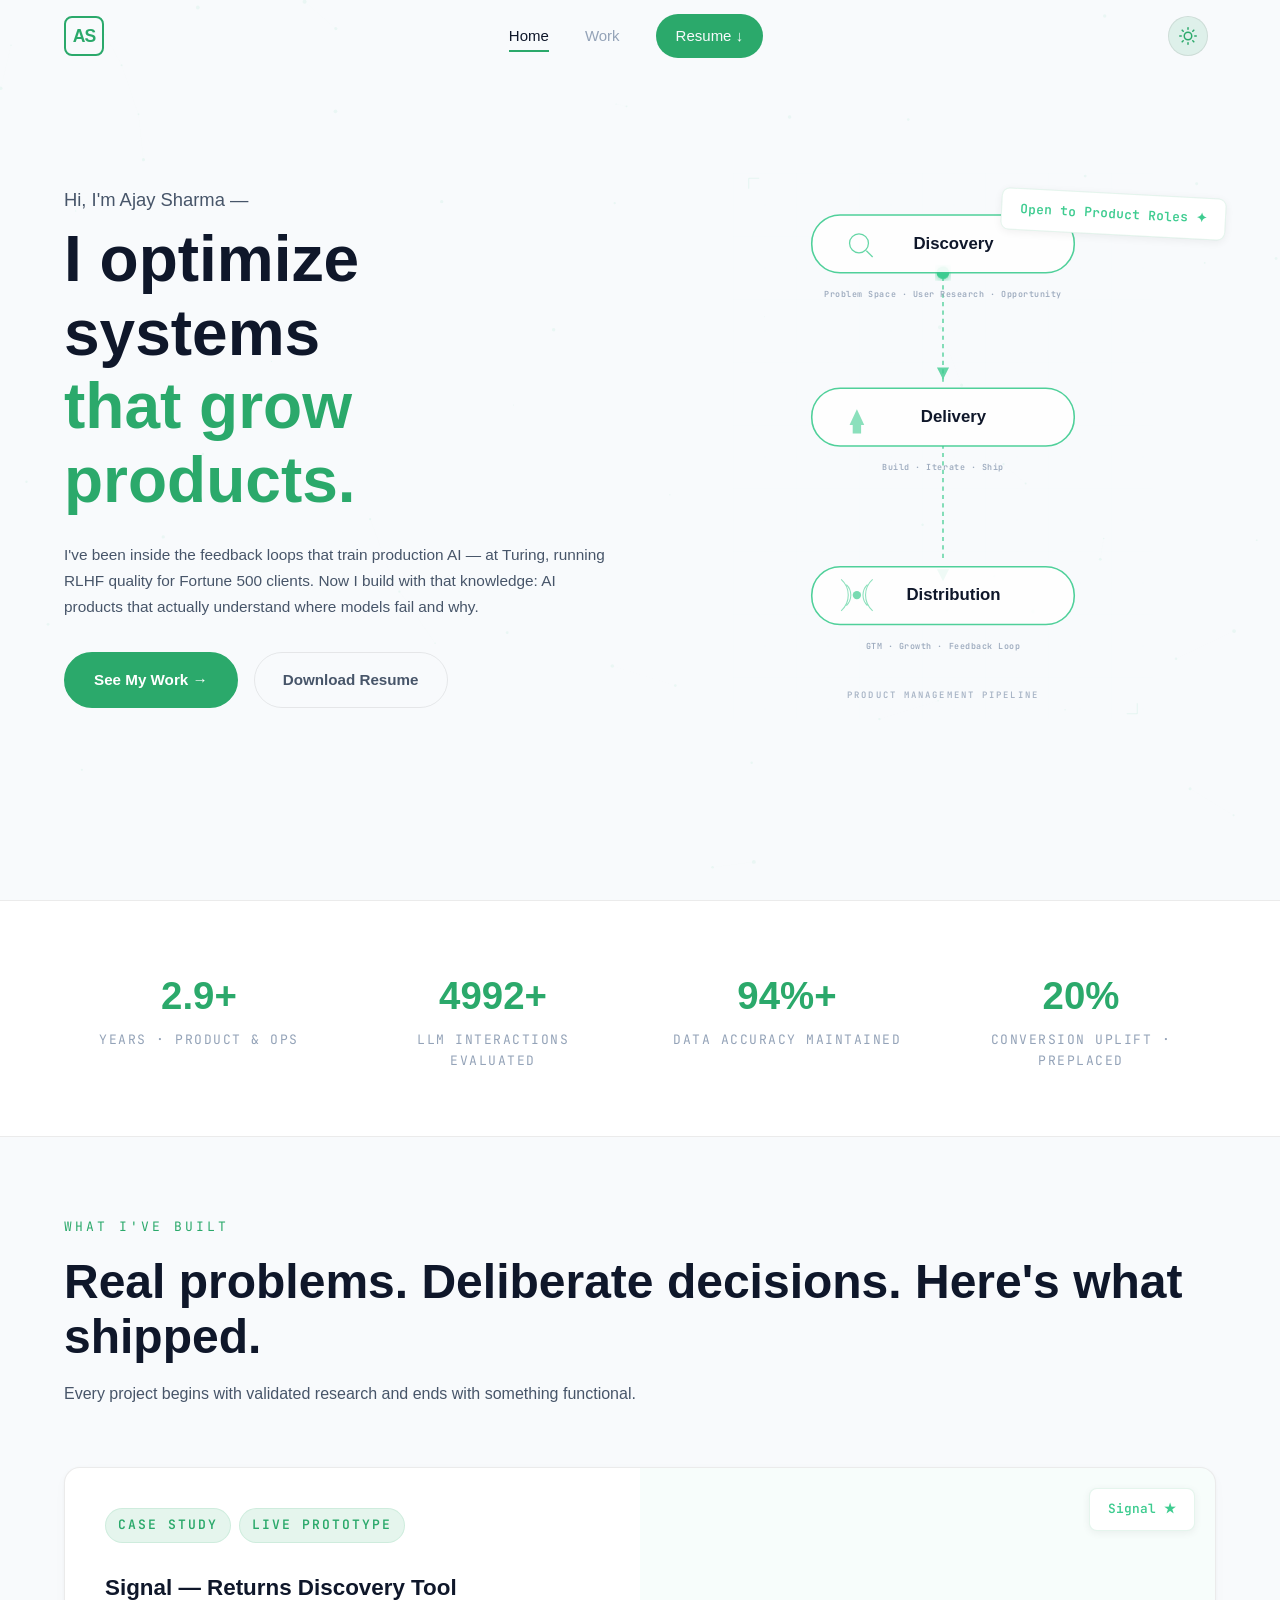
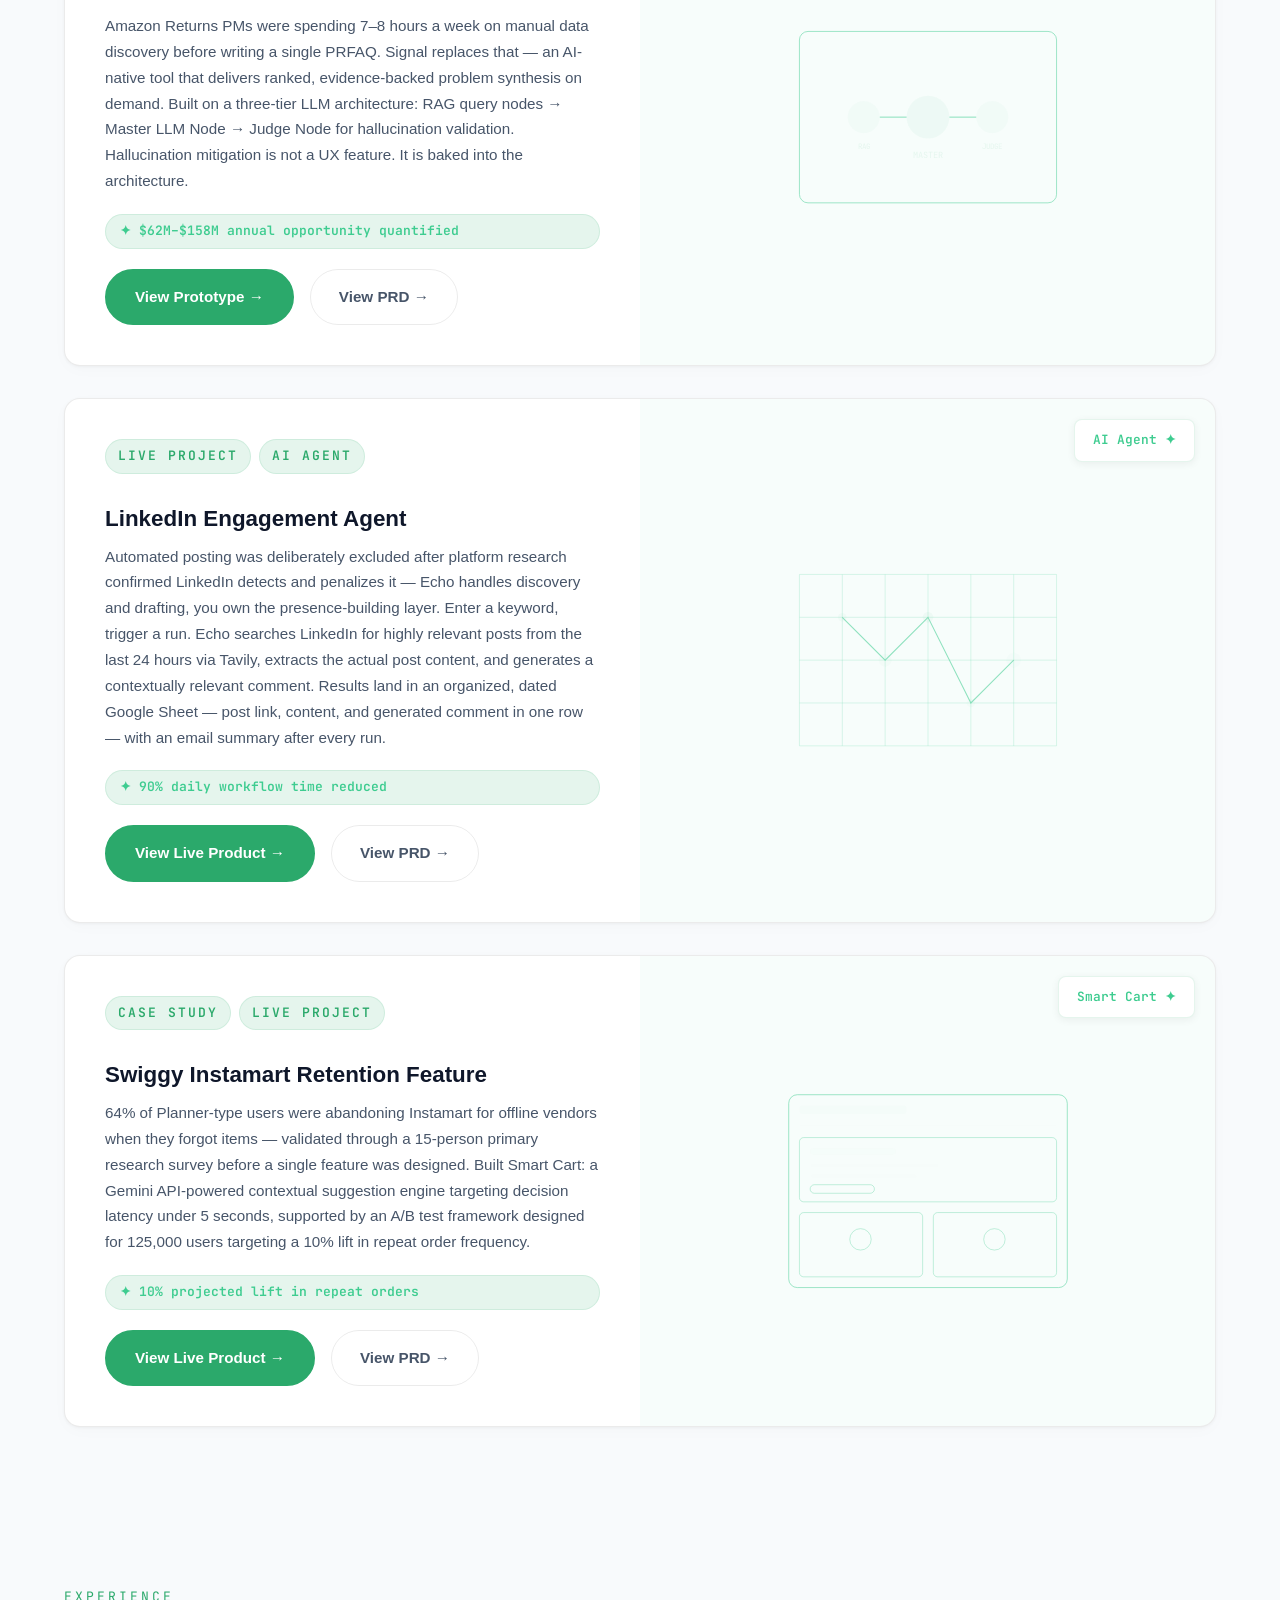
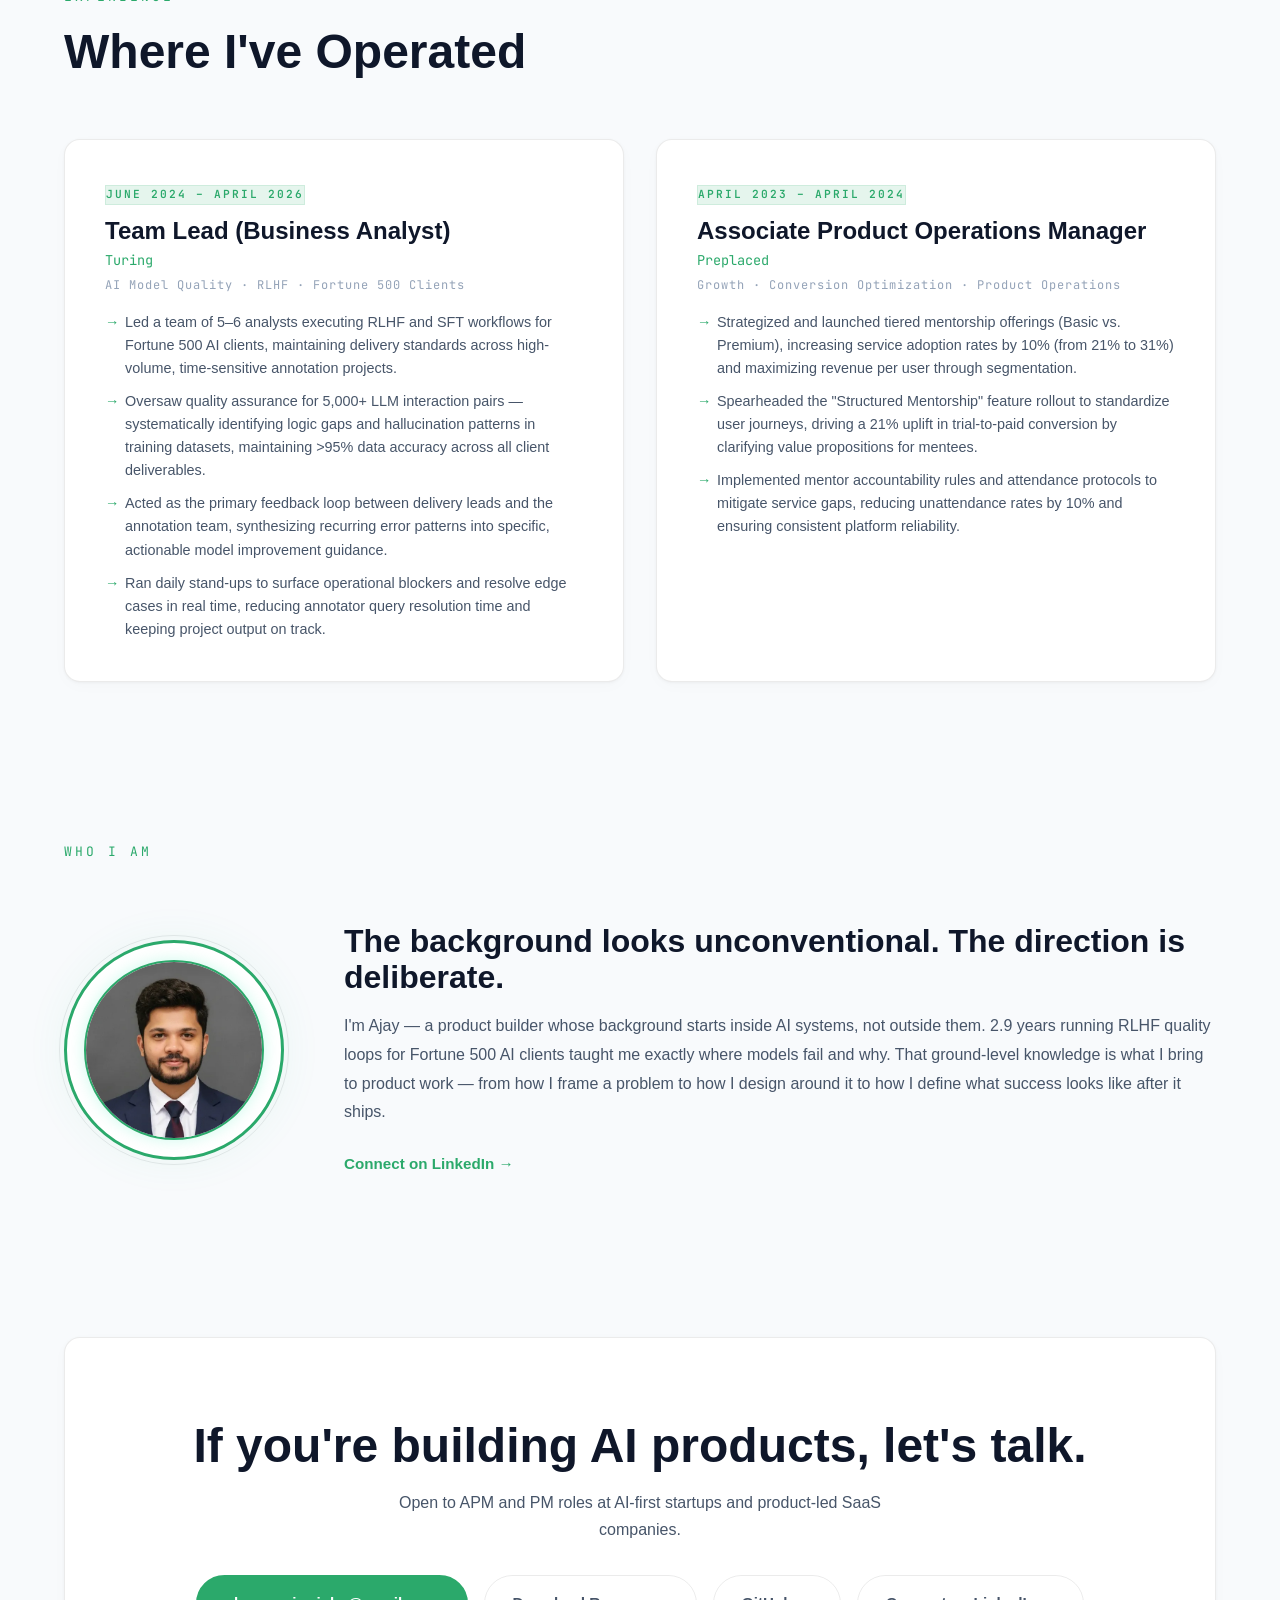
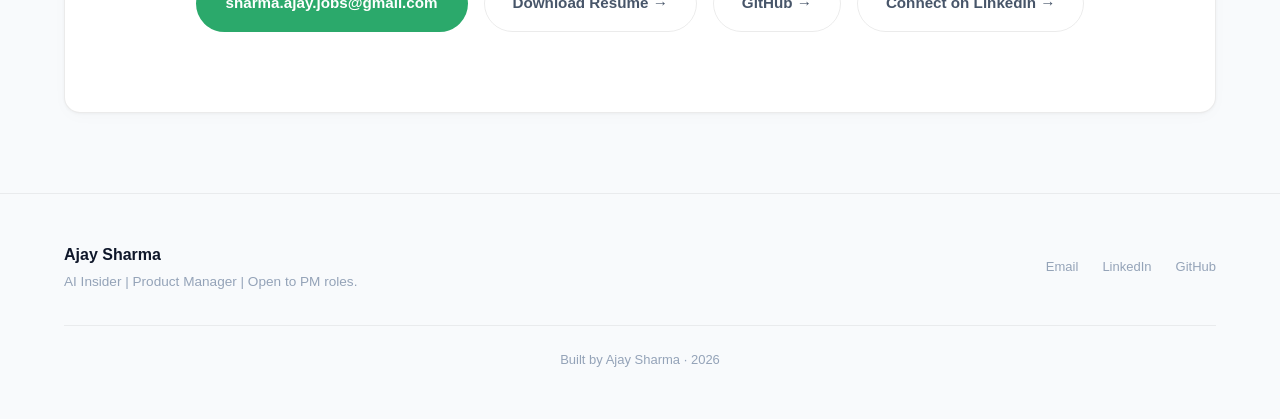
==== commit 0f77c5fc: "fix: update preplaced experience dates" ====
--- a/index.html
+++ b/index.html
@@ -584,7 +584,7 @@
                         </ul>
                     </div>
                     <div class="experience-card fade-in-up">
-                        <span class="tag">Apr 2023 &#8211; Mar 2024</span>
+                        <span class="tag">April 2023 &#8211; April 2024</span>
                         <h3>Associate Product Operations Manager</h3>
                         <p class="company">Preplaced</p>
                         <span
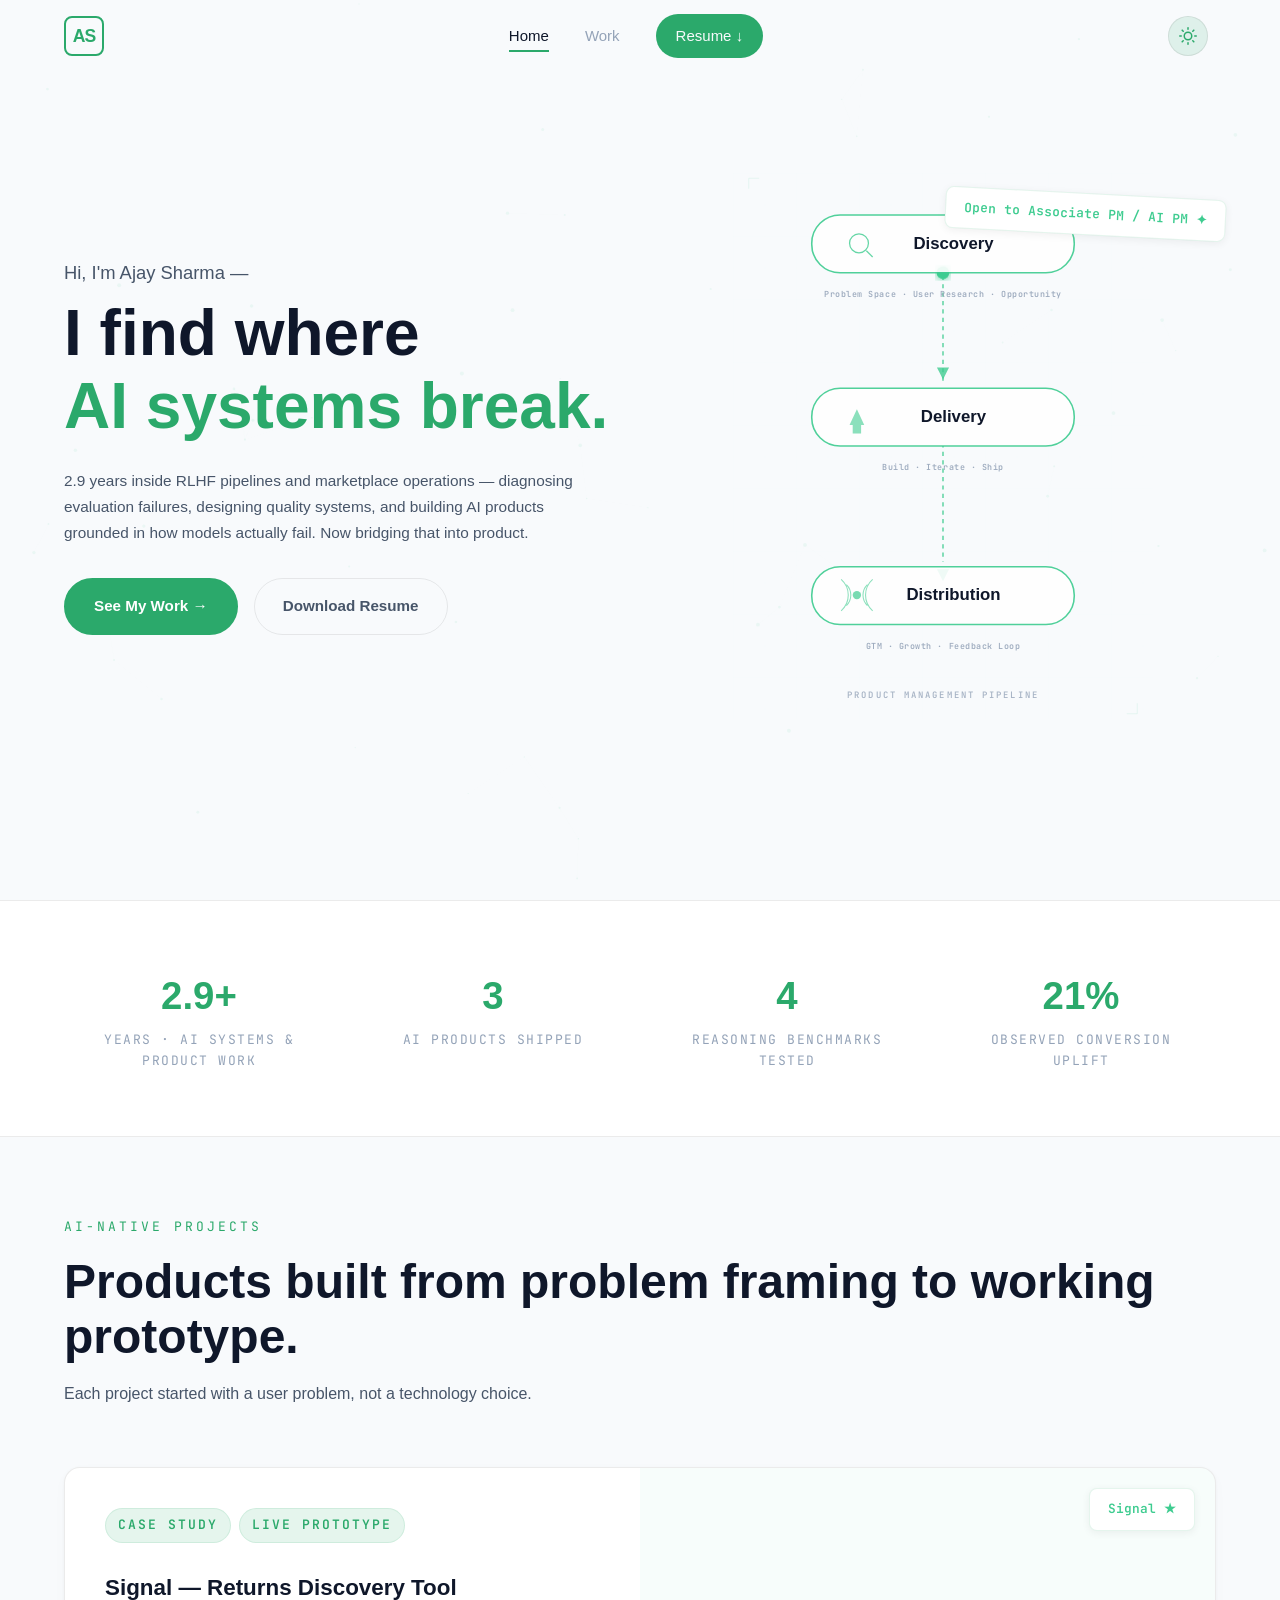
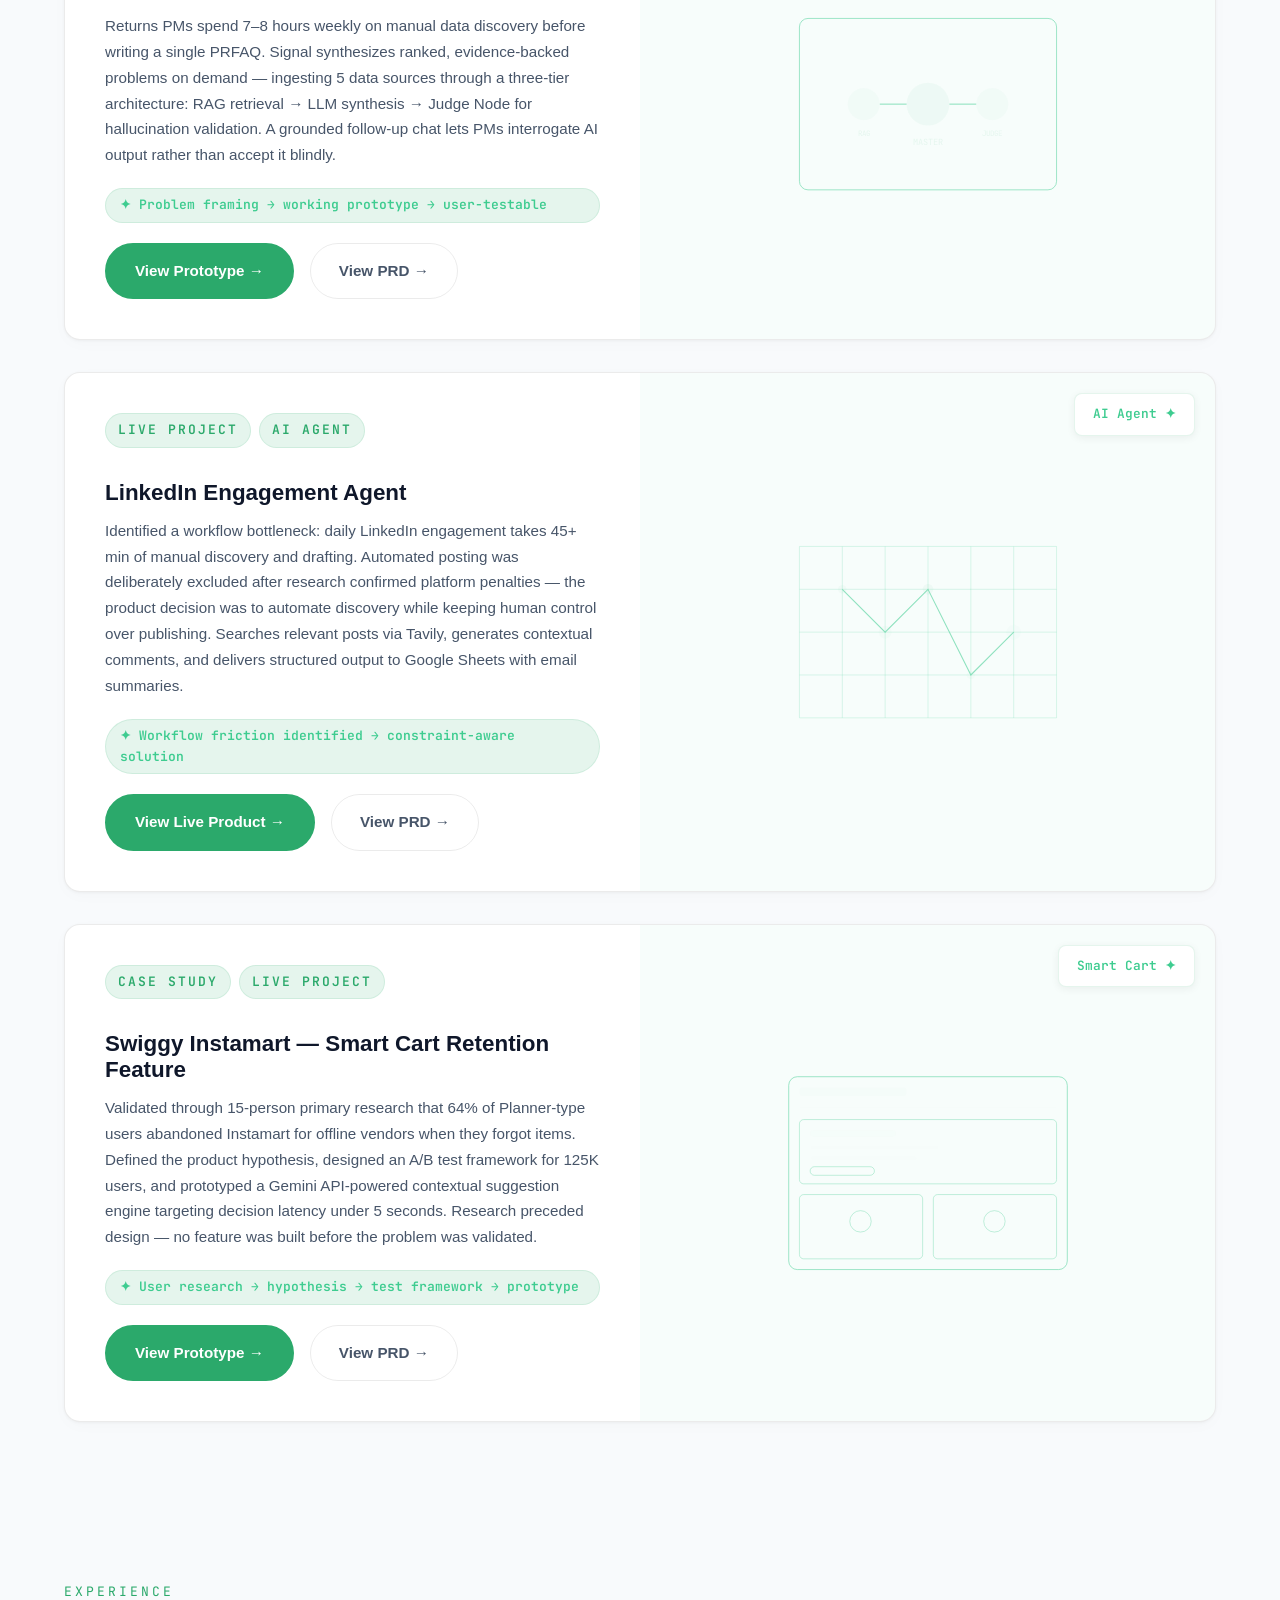
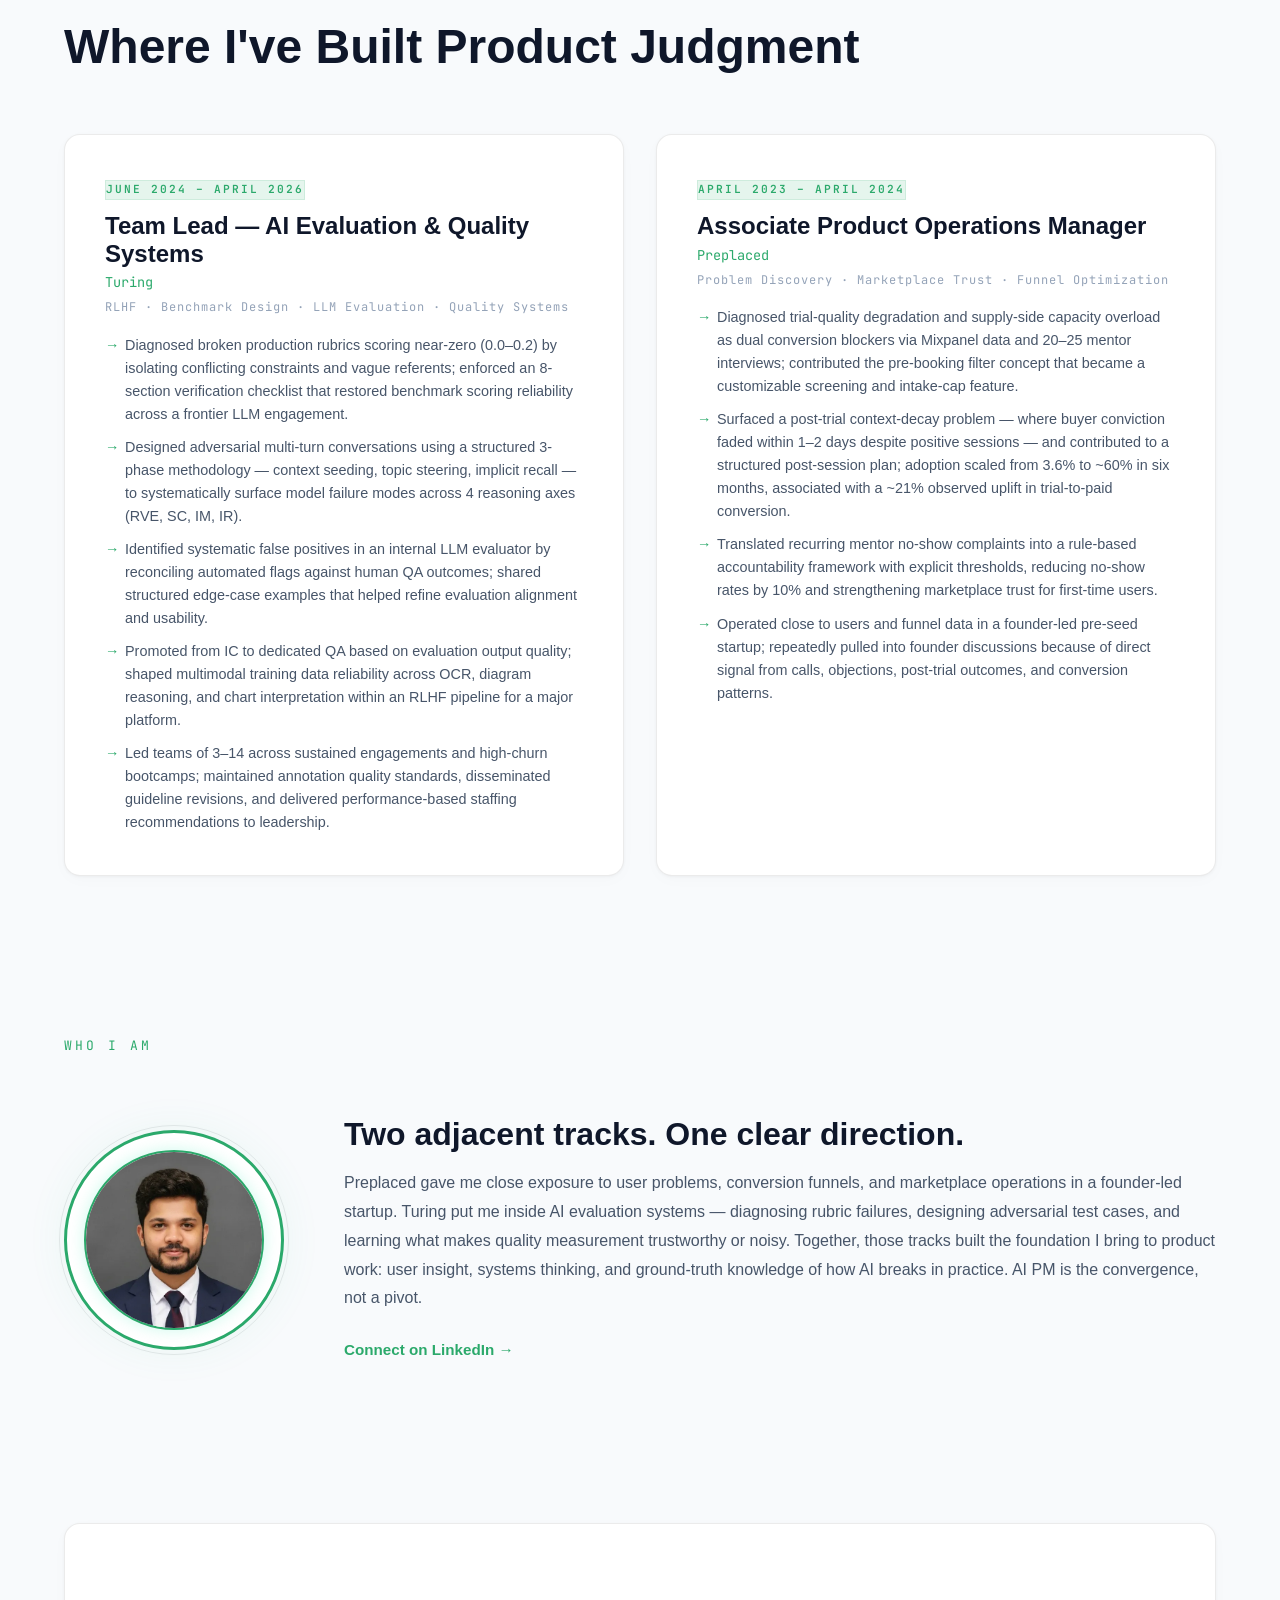
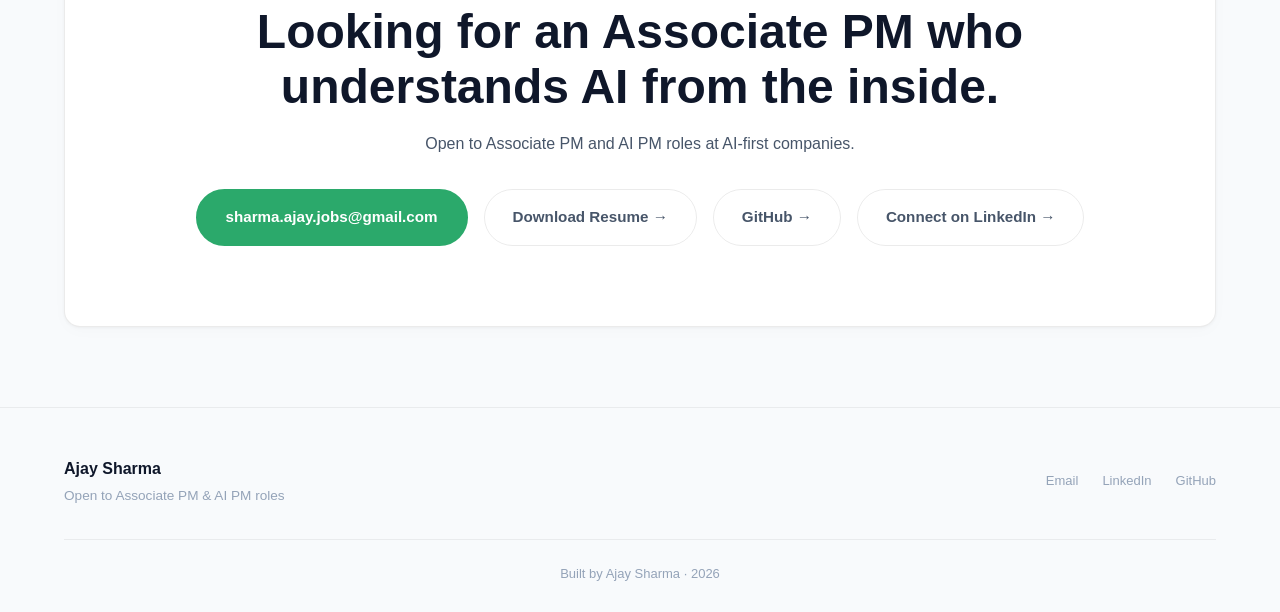
==== commit d719122e: "Optimize resume content for Associate PM / AI PM positioning" ====
--- a/index.html
+++ b/index.html
@@ -13,12 +13,12 @@
         gtag('config', 'G-2LNCMH6HLH');
     </script>
     <meta name="viewport" content="width=device-width, initial-scale=1.0">
-    <title>Ajay Sharma — PM Candidate | AI Product Manager</title>
+    <title>Ajay Sharma — Associate PM | AI Product Manager</title>
     <meta name="description"
-        content="PM candidate with hands-on experience inside RLHF feedback loops and a track record of shipping functional AI products. Targeting APM and PM roles at AI-first startups and product-led SaaS companies.">
-    <meta property="og:title" content="Ajay Sharma — AI Team Lead @ Turing | HelloPM Fellow">
+        content="Product-minded professional with 2.9+ years inside RLHF pipelines and marketplace operations. Targeting Associate PM and AI PM roles.">
+    <meta property="og:title" content="Ajay Sharma — Associate PM | AI Product Manager">
     <meta property="og:description"
-        content="PM candidate with hands-on experience inside RLHF feedback loops and a track record of shipping functional AI products.">
+        content="Product-minded professional with hands-on RLHF and marketplace operations experience. Open to Associate PM and AI PM roles.">
     <meta property="og:type" content="website">
     <link rel="icon"
         href="data:image/svg+xml,%3Csvg xmlns='http://www.w3.org/2000/svg' viewBox='0 0 64 64'%3E%3Ccircle cx='32' cy='32' r='32' fill='%230A0F0D'/%3E%3Ctext x='32' y='38' text-anchor='middle' fill='%2300E5A0' font-family='sans-serif' font-weight='600' font-size='24'%3EAS%3C/text%3E%3C/svg%3E">
@@ -80,15 +80,15 @@
                         <p class="hero-intro">Hi, I'm Ajay Sharma —</p>
                         <h1 class="hero-heading">
                             <span class="word">I</span>
-                            <span class="word">optimize</span>
-                            <span class="word">systems</span><br>
-                            <span class="word accent-text">that</span>
-                            <span class="word accent-text">grow</span>
-                            <span class="word accent-text">products.</span>
+                            <span class="word">find</span>
+                            <span class="word">where</span><br>
+                            <span class="word accent-text">AI</span>
+                            <span class="word accent-text">systems</span>
+                            <span class="word accent-text">break.</span>
                         </h1>
-                        <p class="hero-sub">I've been inside the feedback loops that train production AI — at Turing,
-                            running RLHF quality for Fortune 500 clients. Now I build with that knowledge: AI products
-                            that actually understand where models fail and why.</p>
+                        <p class="hero-sub">2.9 years inside RLHF pipelines and marketplace operations — diagnosing
+                            evaluation failures, designing quality systems, and building AI products grounded in
+                            how models actually fail. Now bridging that into product.</p>
                         <div class="btn-group">
                             <a href="#work" class="btn btn--primary">See My Work →</a>
                             <a href="assets/ajay_sharma_pm_resume.pdf" target="_blank" rel="noopener noreferrer"
@@ -97,7 +97,7 @@
                         </div>
                     </div>
                     <div class="hero-visual">
-                        <div class="sticker sticker--hero">Open to Product Roles ✦</div>
+                        <div class="sticker sticker--hero">Open to Associate PM / AI PM ✦</div>
                         <!-- PM Pipeline: Discovery → Delivery → Distribution -->
                         <svg class="hero-pipeline-svg" viewBox="0 0 400 520" fill="none"
                             xmlns="http://www.w3.org/2000/svg">
@@ -358,19 +358,19 @@
                 <div class="metrics-grid">
                     <div class="metric-item fade-in-up">
                         <div class="metric-value" data-count="2.9" data-suffix="+">0</div>
-                        <div class="metric-label">Years · Product & Ops</div>
+                        <div class="metric-label">Years · AI Systems & Product Work</div>
                     </div>
                     <div class="metric-item fade-in-up">
-                        <div class="metric-value" data-count="5000" data-suffix="+">0</div>
-                        <div class="metric-label">LLM Interactions Evaluated</div>
+                        <div class="metric-value" data-count="3" data-suffix="">0</div>
+                        <div class="metric-label">AI Products Shipped</div>
                     </div>
                     <div class="metric-item fade-in-up">
-                        <div class="metric-value" data-count="95" data-suffix="%+">0</div>
-                        <div class="metric-label">Data Accuracy Maintained</div>
+                        <div class="metric-value" data-count="4" data-suffix="">0</div>
+                        <div class="metric-label">Reasoning Benchmarks Tested</div>
                     </div>
                     <div class="metric-item fade-in-up">
                         <div class="metric-value" data-count="21" data-suffix="%">0</div>
-                        <div class="metric-label">Conversion Uplift · Preplaced</div>
+                        <div class="metric-label">Observed Conversion Uplift</div>
                     </div>
                 </div>
             </div>
@@ -380,9 +380,9 @@
         <section id="work">
             <div class="container">
                 <div class="section-header fade-in-up">
-                    <span class="section-label">WHAT I'VE BUILT</span>
-                    <h2>Real problems. Deliberate decisions. Here's what shipped.</h2>
-                    <p>Every project begins with validated research and ends with something functional.</p>
+                    <span class="section-label">AI-NATIVE PROJECTS</span>
+                    <h2>Products built from problem framing to working prototype.</h2>
+                    <p>Each project started with a user problem, not a technology choice.</p>
                 </div>
 
                 <div class="case-cards-stack">
@@ -395,13 +395,13 @@
                                     <span class="tag">Live Prototype</span>
                                 </div>
                                 <h3>Signal — Returns Discovery Tool</h3>
-                                <p>Amazon Returns PMs were spending 7–8 hours a week on manual data discovery before
-                                    writing a single PRFAQ. Signal replaces that — an AI-native tool that delivers
-                                    ranked, evidence-backed problem synthesis on demand. Built on a three-tier LLM
-                                    architecture: RAG query nodes → Master LLM Node → Judge Node for hallucination
-                                    validation. Hallucination mitigation is not a UX feature. It is baked into the
-                                    architecture.</p>
-                                <span class="metric-pill">&#10022; $62M–$158M annual opportunity quantified</span>
+                                <p>Returns PMs spend 7–8 hours weekly on manual data discovery before
+                                    writing a single PRFAQ. Signal synthesizes ranked, evidence-backed problems
+                                    on demand — ingesting 5 data sources through a three-tier architecture:
+                                    RAG retrieval → LLM synthesis → Judge Node for hallucination validation.
+                                    A grounded follow-up chat lets PMs interrogate AI output rather than
+                                    accept it blindly.</p>
+                                <span class="metric-pill">&#10022; Problem framing → working prototype → user-testable</span>
                                 <div class="btn-group" style="margin-top: 20px;">
                                     <a href="https://signal.protonaiagents.com/" target="_blank"
                                         rel="noopener noreferrer" class="btn btn--primary">View Prototype &#8594;</a>
@@ -443,15 +443,13 @@
                                     <span class="tag">AI Agent</span>
                                 </div>
                                 <h3>LinkedIn Engagement Agent</h3>
-                                <p>Automated posting was deliberately excluded after platform research confirmed
-                                    LinkedIn detects and penalizes it — Echo handles discovery and drafting, you own the
-                                    presence-building layer. Enter a keyword, trigger a run. Echo searches LinkedIn for
-                                    highly relevant posts from the last 24 hours via Tavily, extracts the actual post
-                                    content, and generates a contextually relevant comment. Results land in an
-                                    organized,
-                                    dated Google Sheet — post link, content, and generated comment in one row — with an
-                                    email summary after every run.</p>
-                                <span class="metric-pill">&#10022; 90% daily workflow time reduced</span>
+                                <p>Identified a workflow bottleneck: daily LinkedIn engagement takes 45+ min
+                                    of manual discovery and drafting. Automated posting was deliberately excluded
+                                    after research confirmed platform penalties — the product decision was to
+                                    automate discovery while keeping human control over publishing. Searches
+                                    relevant posts via Tavily, generates contextual comments, and delivers
+                                    structured output to Google Sheets with email summaries.</p>
+                                <span class="metric-pill">&#10022; Workflow friction identified → constraint-aware solution</span>
                                 <div class="btn-group" style="margin-top: 20px;">
                                     <a href="https://linkedinengage.protonaiagents.com/" target="_blank"
                                         rel="noopener noreferrer" class="btn btn--primary">View Live Product &#8594;</a>
@@ -507,17 +505,17 @@
                                     <span class="tag">Case Study</span>
                                     <span class="tag">Live Project</span>
                                 </div>
-                                <h3>Swiggy Instamart Retention Feature</h3>
-                                <p>64% of Planner-type users were abandoning Instamart for offline vendors when they
-                                    forgot items — validated through a 15-person primary research survey before a single
-                                    feature was designed. Built Smart Cart: a Gemini API-powered contextual suggestion
-                                    engine targeting decision latency under 5 seconds, supported by an A/B test
-                                    framework designed for 125,000 users targeting a 10% lift in repeat order frequency.
-                                </p>
-                                <span class="metric-pill">&#10022; 10% projected lift in repeat orders</span>
+                                <h3>Swiggy Instamart — Smart Cart Retention Feature</h3>
+                                <p>Validated through 15-person primary research that 64% of Planner-type users
+                                    abandoned Instamart for offline vendors when they forgot items. Defined the
+                                    product hypothesis, designed an A/B test framework for 125K users, and
+                                    prototyped a Gemini API-powered contextual suggestion engine targeting
+                                    decision latency under 5 seconds. Research preceded design — no feature was
+                                    built before the problem was validated.</p>
+                                <span class="metric-pill">&#10022; User research → hypothesis → test framework → prototype</span>
                                 <div class="btn-group" style="margin-top: 20px;">
                                     <a href="https://smartcartrecommendations.protonaiagents.com/" target="_blank"
-                                        rel="noopener noreferrer" class="btn btn--primary">View Live Product &#8594;</a>
+                                        rel="noopener noreferrer" class="btn btn--primary">View Prototype &#8594;</a>
                                     <a href="https://notion.so" target="_blank" rel="noopener noreferrer"
                                         class="btn btn--secondary">View PRD
                                         &#8594;</a>
@@ -558,29 +556,33 @@
         <section id="experience">
             <div class="container">
                 <div class="section-header fade-in-up">
-                    <span class="section-label">Experience</span>
-                    <h2>Where I've Operated</h2>
+                    <span class="section-label">EXPERIENCE</span>
+                    <h2>Where I've Built Product Judgment</h2>
                 </div>
                 <div class="experience-grid stagger-children">
                     <div class="experience-card fade-in-up">
                         <span class="tag">June 2024 &#8211; April 2026</span>
-                        <h3>Team Lead (Business Analyst)</h3>
+                        <h3>Team Lead — AI Evaluation & Quality Systems</h3>
                         <p class="company">Turing</p>
                         <span
-                            style="font-family: var(--font-mono); font-size: 0.75rem; color: var(--text-muted); letter-spacing: 1px; display: block; margin-bottom: 16px;">AI
-                            Model Quality · RLHF · Fortune 500 Clients</span>
+                            style="font-family: var(--font-mono); font-size: 0.75rem; color: var(--text-muted); letter-spacing: 1px; display: block; margin-bottom: 16px;">RLHF
+                            · Benchmark Design · LLM Evaluation · Quality Systems</span>
                         <ul>
-                            <li>Led a team of 5–6 analysts executing RLHF and SFT workflows for Fortune 500 AI clients,
-                                maintaining delivery standards across high-volume, time-sensitive annotation projects.
-                            </li>
-                            <li>Oversaw quality assurance for 5,000+ LLM interaction pairs — systematically identifying
-                                logic gaps and hallucination patterns in training datasets, maintaining >95% data
-                                accuracy across all client deliverables.</li>
-                            <li>Acted as the primary feedback loop between delivery leads and the annotation team,
-                                synthesizing recurring error patterns into specific, actionable model improvement
-                                guidance.</li>
-                            <li>Ran daily stand-ups to surface operational blockers and resolve edge cases in real time,
-                                reducing annotator query resolution time and keeping project output on track.</li>
+                            <li>Diagnosed broken production rubrics scoring near-zero (0.0–0.2) by isolating conflicting
+                                constraints and vague referents; enforced an 8-section verification checklist that
+                                restored benchmark scoring reliability across a frontier LLM engagement.</li>
+                            <li>Designed adversarial multi-turn conversations using a structured 3-phase methodology —
+                                context seeding, topic steering, implicit recall — to systematically surface model
+                                failure modes across 4 reasoning axes (RVE, SC, IM, IR).</li>
+                            <li>Identified systematic false positives in an internal LLM evaluator by reconciling
+                                automated flags against human QA outcomes; shared structured edge-case examples that
+                                helped refine evaluation alignment and usability.</li>
+                            <li>Promoted from IC to dedicated QA based on evaluation output quality; shaped multimodal
+                                training data reliability across OCR, diagram reasoning, and chart interpretation
+                                within an RLHF pipeline for a major platform.</li>
+                            <li>Led teams of 3–14 across sustained engagements and high-churn bootcamps; maintained
+                                annotation quality standards, disseminated guideline revisions, and delivered
+                                performance-based staffing recommendations to leadership.</li>
                         </ul>
                     </div>
                     <div class="experience-card fade-in-up">
@@ -588,18 +590,22 @@
                         <h3>Associate Product Operations Manager</h3>
                         <p class="company">Preplaced</p>
                         <span
-                            style="font-family: var(--font-mono); font-size: 0.75rem; color: var(--text-muted); letter-spacing: 1px; display: block; margin-bottom: 16px;">Growth
-                            · Conversion Optimization · Product Operations</span>
+                            style="font-family: var(--font-mono); font-size: 0.75rem; color: var(--text-muted); letter-spacing: 1px; display: block; margin-bottom: 16px;">Problem
+                            Discovery · Marketplace Trust · Funnel Optimization</span>
                         <ul>
-                            <li>Strategized and launched tiered mentorship offerings (Basic vs. Premium), increasing
-                                service adoption rates by 10% (from 21% to 31%) and maximizing revenue per user through
-                                segmentation.</li>
-                            <li>Spearheaded the "Structured Mentorship" feature rollout to standardize user journeys,
-                                driving a 21% uplift in trial-to-paid conversion by clarifying value propositions for
-                                mentees.</li>
-                            <li>Implemented mentor accountability rules and attendance protocols to mitigate service
-                                gaps, reducing unattendance rates by 10% and ensuring consistent platform reliability.
-                            </li>
+                            <li>Diagnosed trial-quality degradation and supply-side capacity overload as dual conversion
+                                blockers via Mixpanel data and 20–25 mentor interviews; contributed the pre-booking
+                                filter concept that became a customizable screening and intake-cap feature.</li>
+                            <li>Surfaced a post-trial context-decay problem — where buyer conviction faded within 1–2
+                                days despite positive sessions — and contributed to a structured post-session plan;
+                                adoption scaled from 3.6% to ~60% in six months, associated with a ~21% observed
+                                uplift in trial-to-paid conversion.</li>
+                            <li>Translated recurring mentor no-show complaints into a rule-based accountability
+                                framework with explicit thresholds, reducing no-show rates by 10% and strengthening
+                                marketplace trust for first-time users.</li>
+                            <li>Operated close to users and funnel data in a founder-led pre-seed startup; repeatedly
+                                pulled into founder discussions because of direct signal from calls, objections,
+                                post-trial outcomes, and conversion patterns.</li>
                         </ul>
                     </div>
                 </div>
@@ -623,11 +629,13 @@
                         </picture>
                     </div>
                     <div class="about-strip-content">
-                        <h2>The background looks unconventional. The direction is deliberate.</h2>
-                        <p>I'm Ajay — a product builder whose background starts inside AI systems, not outside them. 2.9
-                            years running RLHF quality loops for Fortune 500 AI clients taught me exactly where models
-                            fail and why. That ground-level knowledge is what I bring to product work — from how I frame
-                            a problem to how I design around it to how I define what success looks like after it ships.
+                        <h2>Two adjacent tracks. One clear direction.</h2>
+                        <p>Preplaced gave me close exposure to user problems, conversion funnels, and marketplace
+                            operations in a founder-led startup. Turing put me inside AI evaluation systems —
+                            diagnosing rubric failures, designing adversarial test cases, and learning what makes
+                            quality measurement trustworthy or noisy. Together, those tracks built the foundation
+                            I bring to product work: user insight, systems thinking, and ground-truth knowledge
+                            of how AI breaks in practice. AI PM is the convergence, not a pivot.
                         </p>
                         <a href="https://www.linkedin.com/in/workwithajay/" target="_blank" rel="noopener noreferrer"
                             class="text-link">Connect on LinkedIn →</a>
@@ -642,8 +650,8 @@
         <section id="contact-cta">
             <div class="container">
                 <div class="contact-cta fade-in-up">
-                    <h2>If you're building AI products, let's talk.</h2>
-                    <p>Open to APM and PM roles at AI-first startups and product-led SaaS companies.</p>
+                    <h2>Looking for an Associate PM who understands AI from the inside.</h2>
+                    <p>Open to Associate PM and AI PM roles at AI-first companies.</p>
                     <div class="btn-group">
                         <a href="#" class="btn btn--primary contact-email-link" title="Get in touch">Email Me →</a>
                         <a href="assets/ajay_sharma_pm_resume.pdf" target="_blank" rel="noopener noreferrer"
@@ -665,7 +673,7 @@
             <div class="footer-inner">
                 <div class="footer-left">
                     <span class="footer-name">Ajay Sharma</span>
-                    <span class="footer-tagline">AI Insider | Product Manager | Open to PM roles.</span>
+                    <span class="footer-tagline">Open to Associate PM & AI PM roles</span>
                 </div>
                 <div class="footer-links">
                     <a href="#" class="contact-email-link">Email</a>
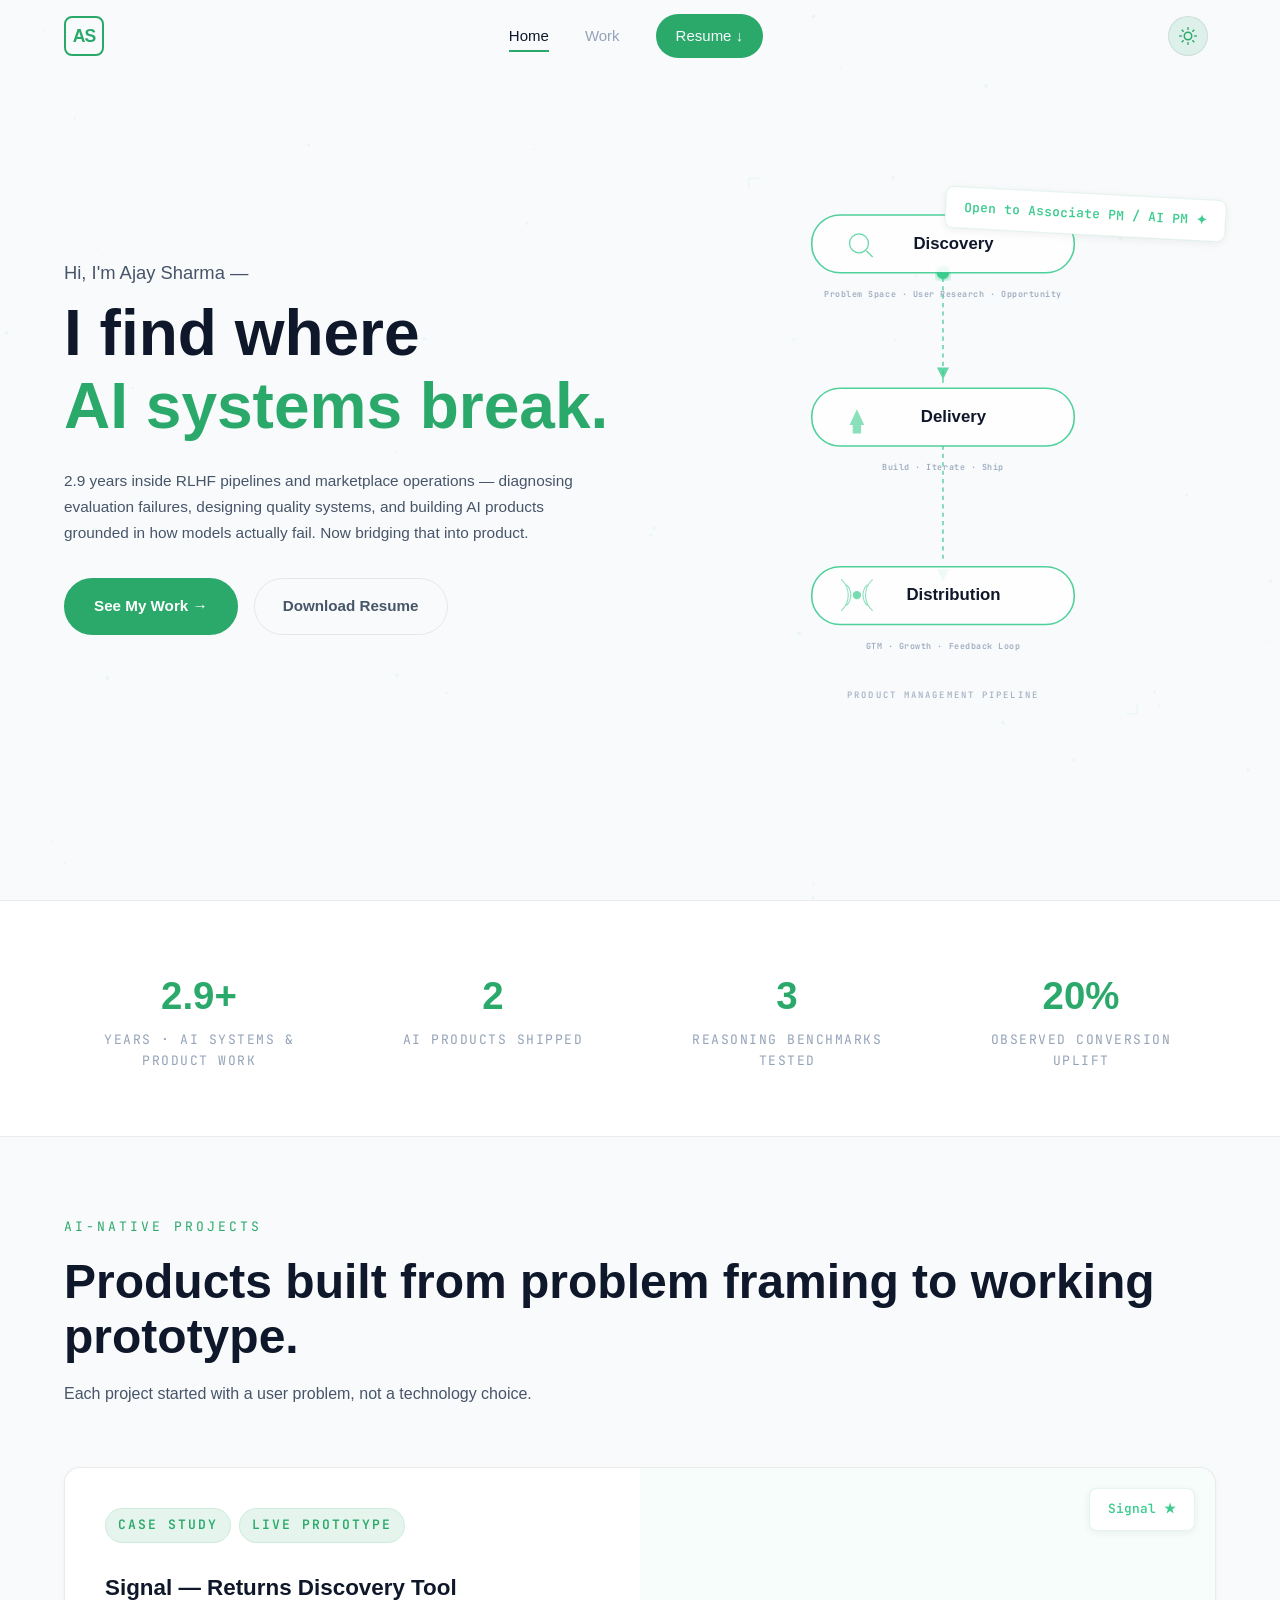
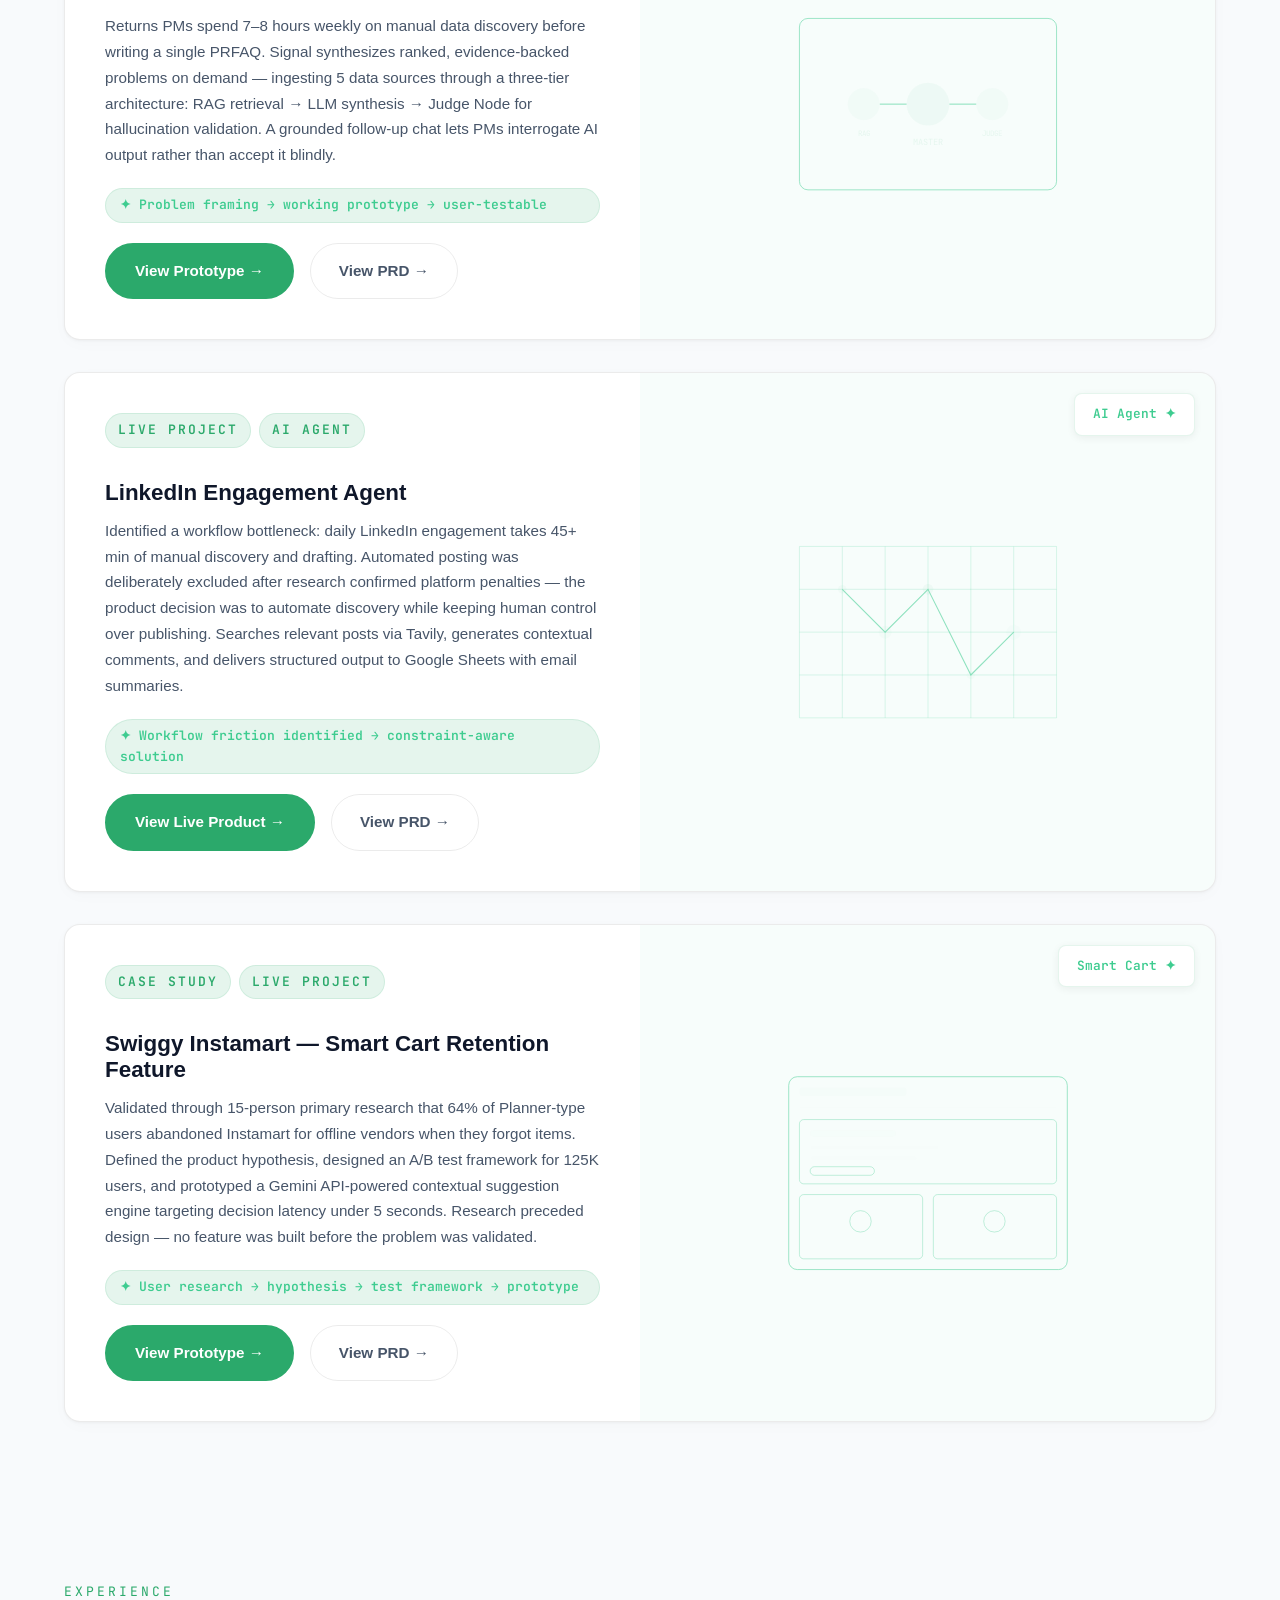
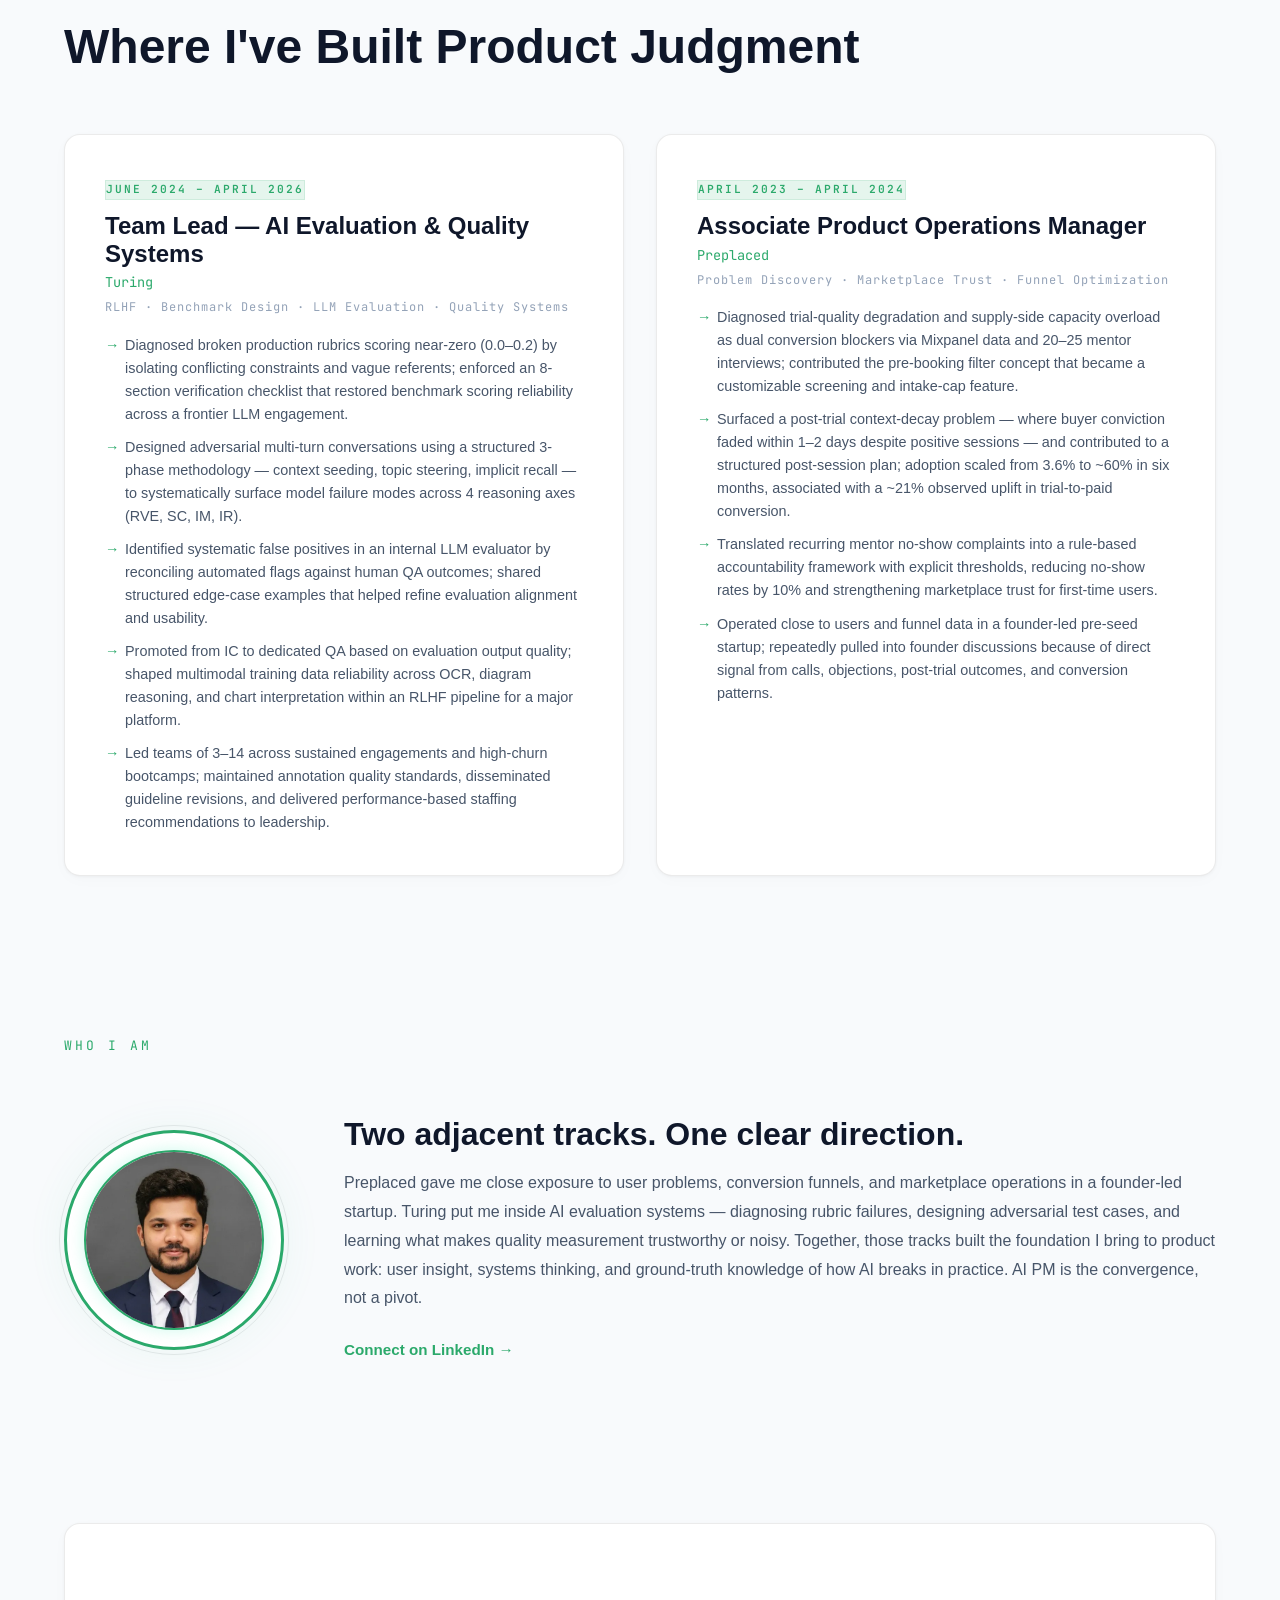
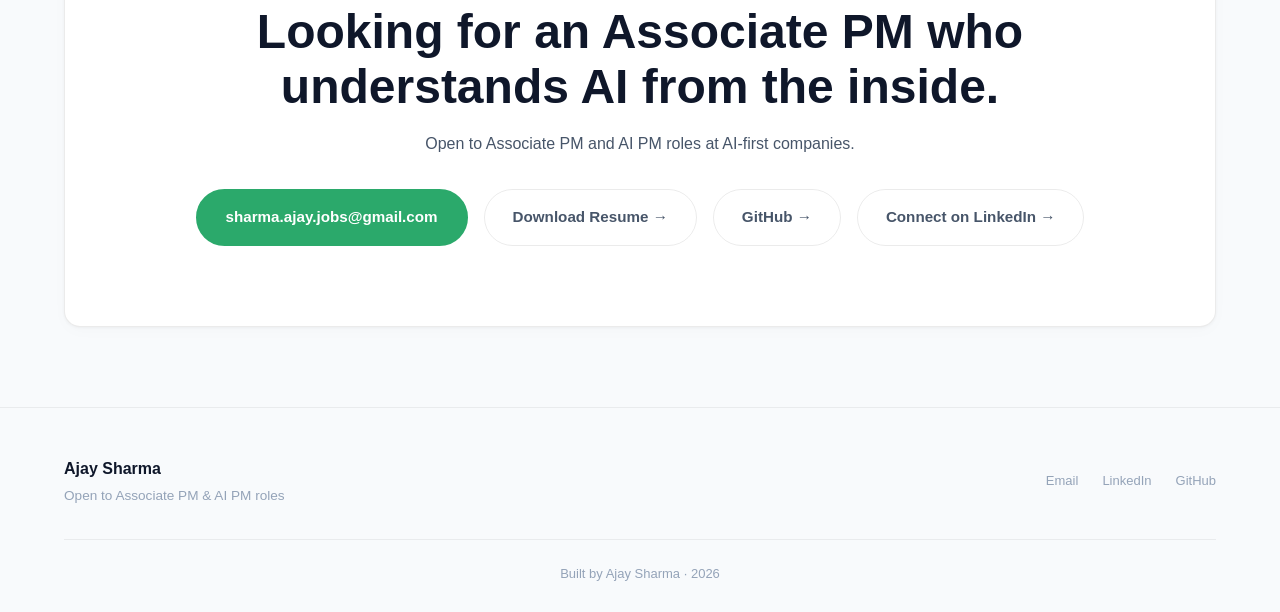
==== commit 807ae35d: "chore: update resume file to aipm version and update links in index.html" ====
--- a/index.html
+++ b/index.html
@@ -42,7 +42,7 @@
             <div class="nav-links">
                 <a href="index.html">Home</a>
                 <a href="#work">Work</a>
-                <a href="assets/ajay_sharma_pm_resume.pdf" target="_blank" rel="noopener noreferrer"
+                <a href="assets/ajay_sharma_aipm_resume.pdf" target="_blank" rel="noopener noreferrer"
                     class="nav-cta">Resume ↓</a>
             </div>
             <button class="theme-toggle" aria-label="Toggle light/dark mode">
@@ -91,7 +91,7 @@
                             how models actually fail. Now bridging that into product.</p>
                         <div class="btn-group">
                             <a href="#work" class="btn btn--primary">See My Work →</a>
-                            <a href="assets/ajay_sharma_pm_resume.pdf" target="_blank" rel="noopener noreferrer"
+                            <a href="assets/ajay_sharma_aipm_resume.pdf" target="_blank" rel="noopener noreferrer"
                                 class="btn btn--secondary">Download
                                 Resume</a>
                         </div>
@@ -654,7 +654,7 @@
                     <p>Open to Associate PM and AI PM roles at AI-first companies.</p>
                     <div class="btn-group">
                         <a href="#" class="btn btn--primary contact-email-link" title="Get in touch">Email Me →</a>
-                        <a href="assets/ajay_sharma_pm_resume.pdf" target="_blank" rel="noopener noreferrer"
+                        <a href="assets/ajay_sharma_aipm_resume.pdf" target="_blank" rel="noopener noreferrer"
                             class="btn btn--secondary">Download Resume →</a>
                         <a href="https://github.com/reagleai/" target="_blank" rel="noopener noreferrer"
                             class="btn btn--secondary">GitHub →</a>
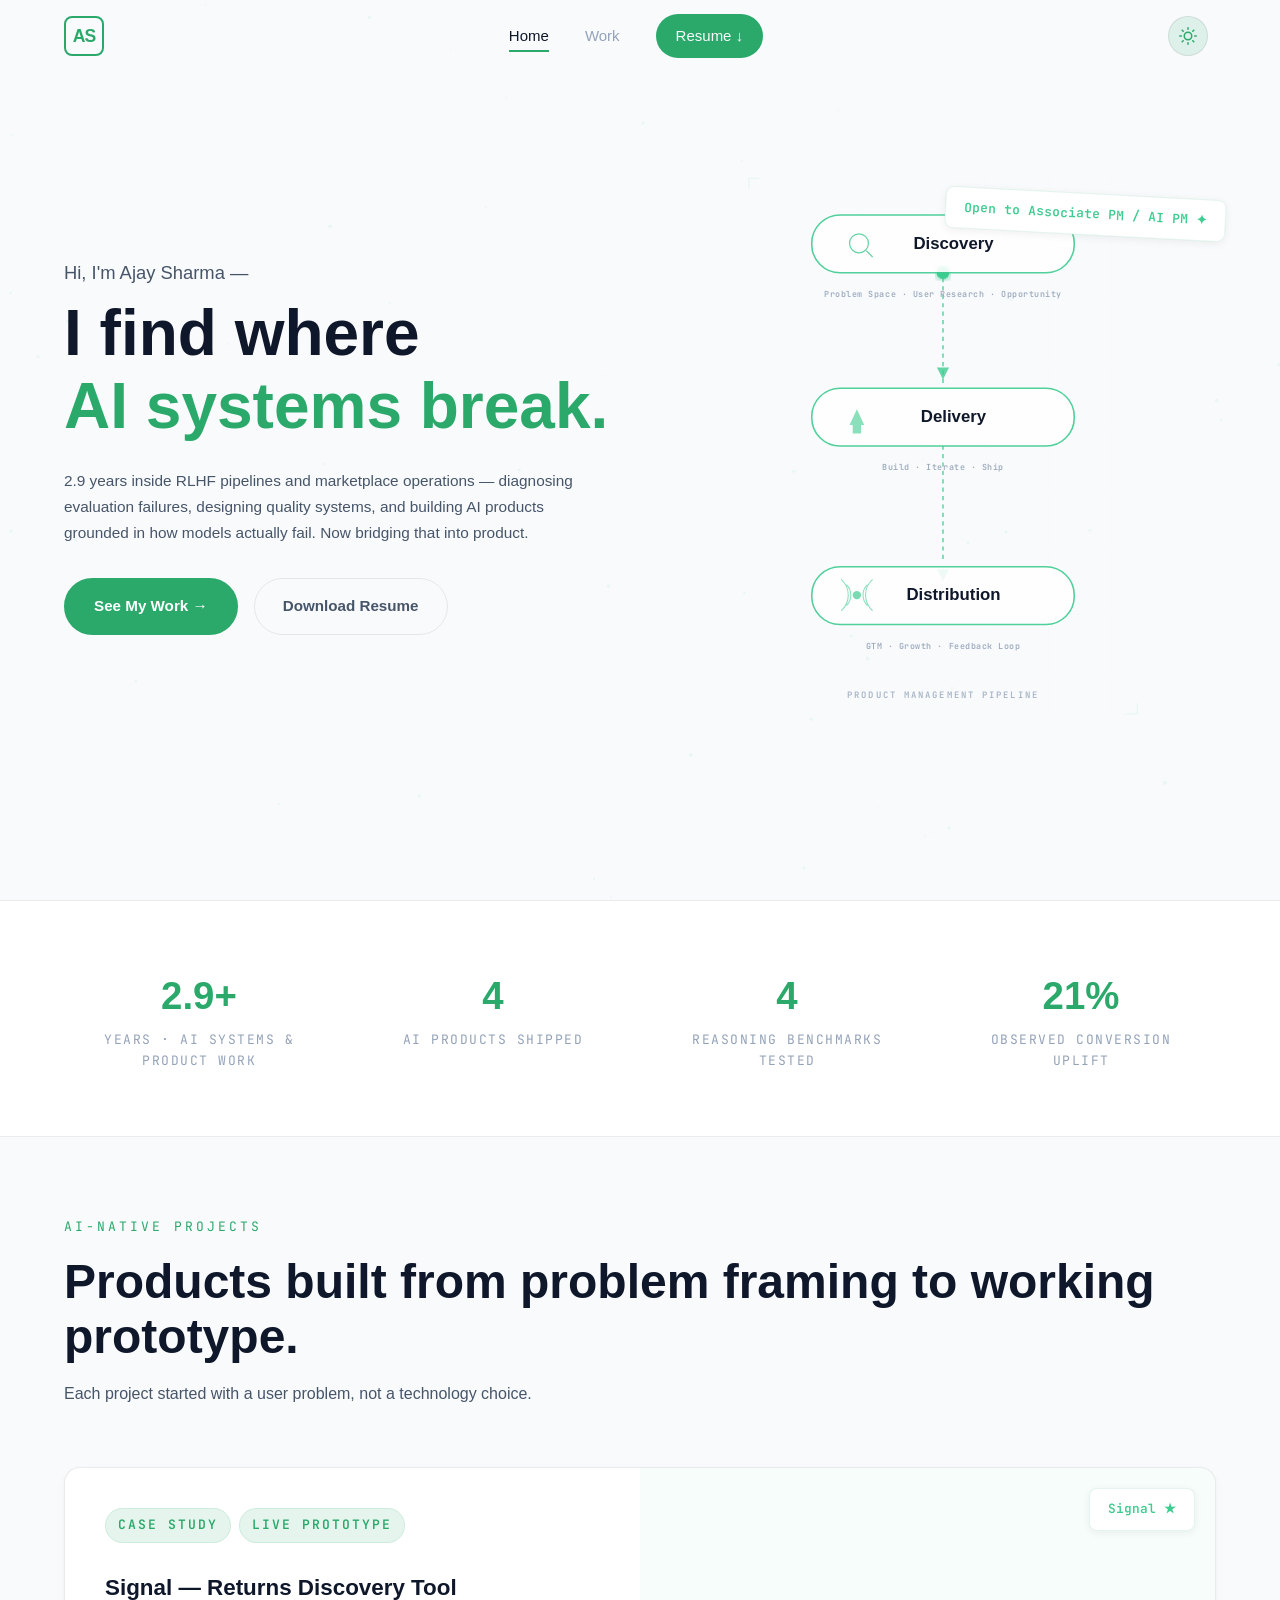
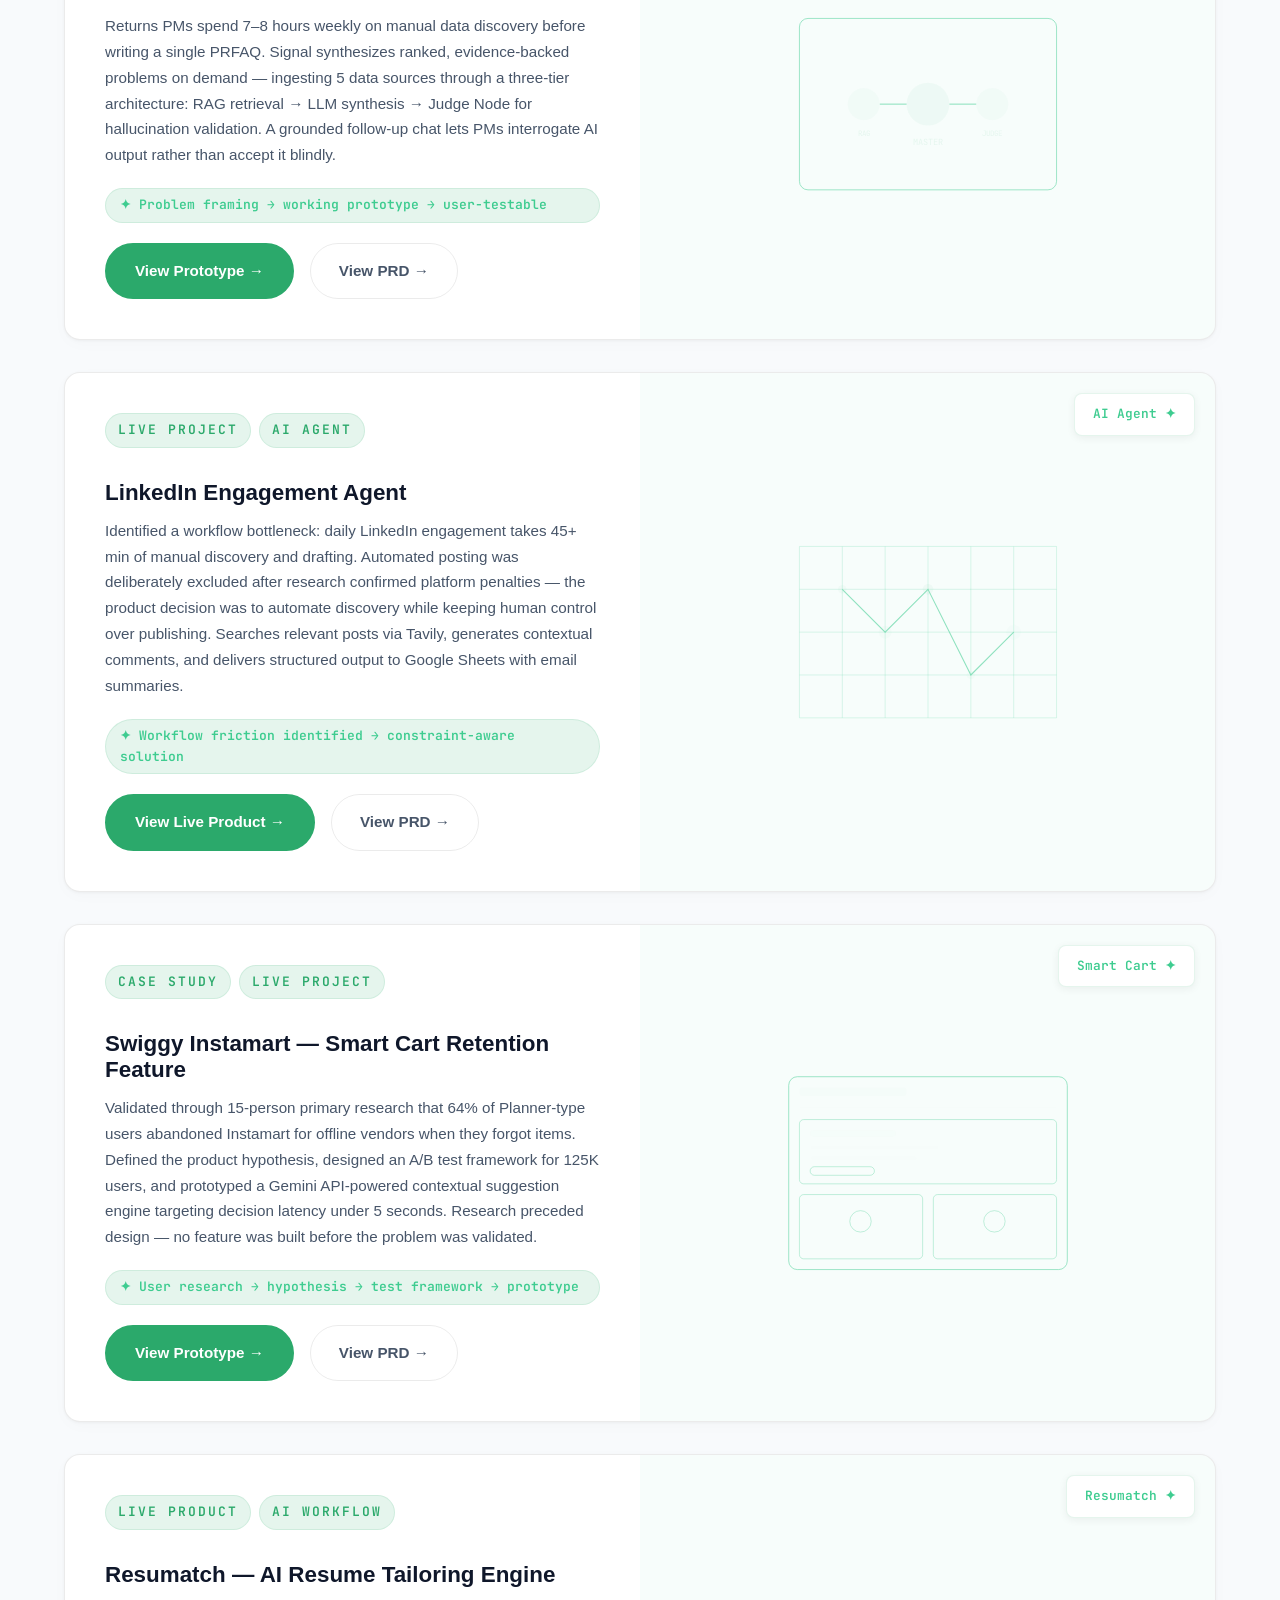
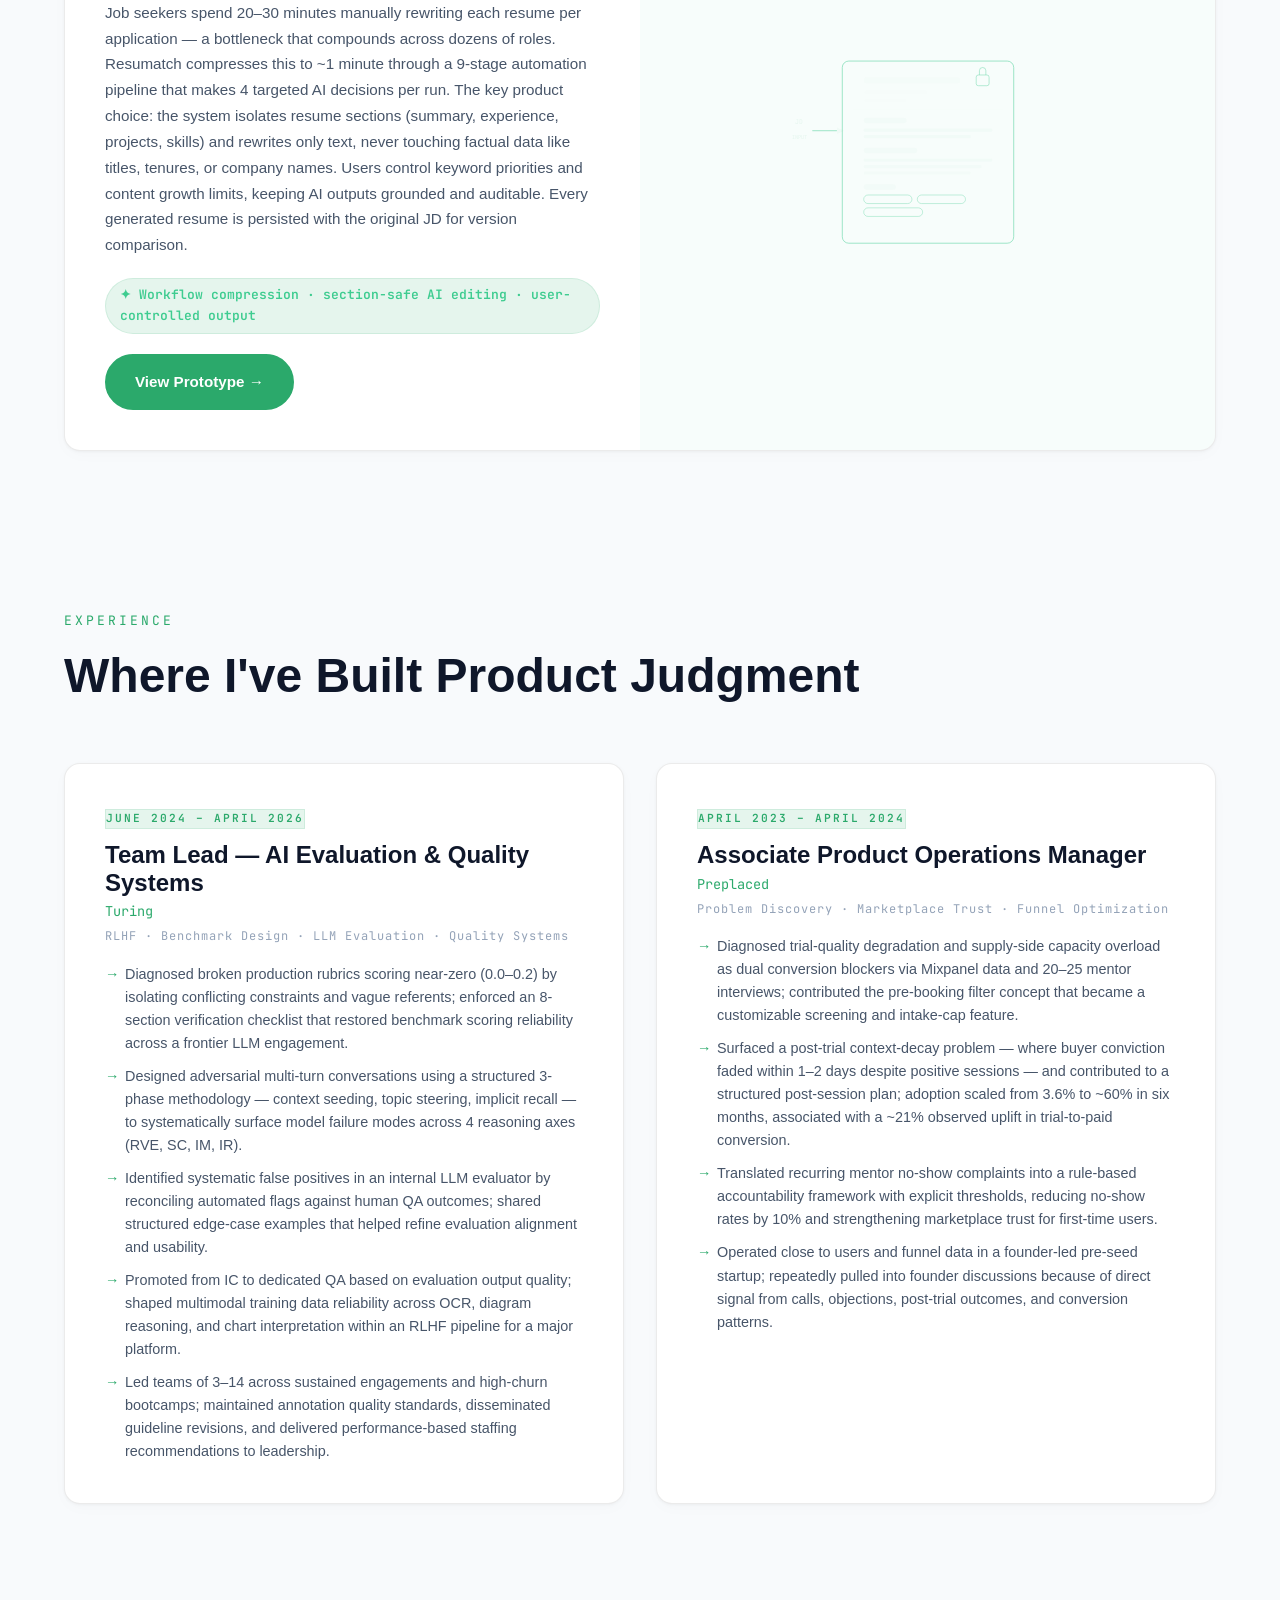
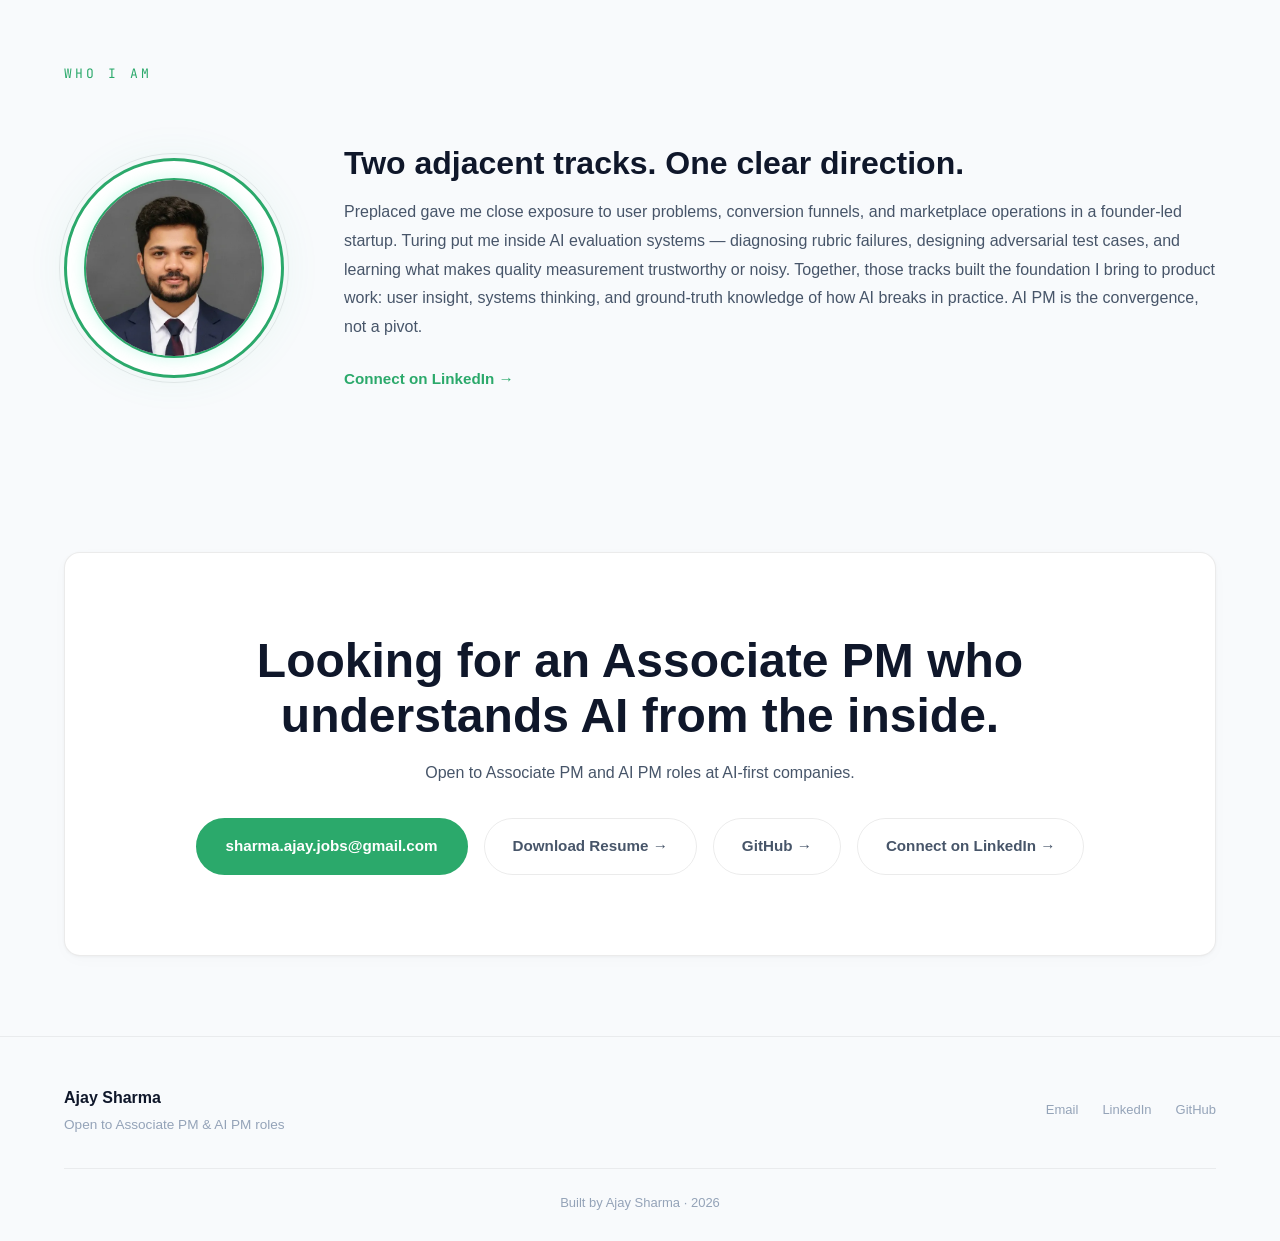
==== commit 343e9a1f: "feat: add Resumatch case study to portfolio" ====
--- a/index.html
+++ b/index.html
@@ -361,7 +361,7 @@
                         <div class="metric-label">Years · AI Systems & Product Work</div>
                     </div>
                     <div class="metric-item fade-in-up">
-                        <div class="metric-value" data-count="3" data-suffix="">0</div>
+                        <div class="metric-value" data-count="4" data-suffix="">0</div>
                         <div class="metric-label">AI Products Shipped</div>
                     </div>
                     <div class="metric-item fade-in-up">
@@ -546,6 +546,78 @@
                             </div>
                         </div>
                     </article>
+
+                    <!-- Card 3 — Resumatch (Apr 2026) -->
+                    <article class="case-card fade-in-up">
+                        <div class="case-card-inner">
+                            <div class="case-card-content">
+                                <div style="display: flex; gap: 8px; flex-wrap: wrap; margin-bottom: 16px;">
+                                    <span class="tag">Live Product</span>
+                                    <span class="tag">AI Workflow</span>
+                                </div>
+                                <h3>Resumatch &#8212; AI Resume Tailoring Engine</h3>
+                                <p>Job seekers spend 20&#8211;30 minutes manually rewriting each resume per
+                                    application &#8212; a bottleneck that compounds across dozens of roles.
+                                    Resumatch compresses this to ~1 minute through a 9-stage automation
+                                    pipeline that makes 4 targeted AI decisions per run. The key product
+                                    choice: the system isolates resume sections (summary, experience,
+                                    projects, skills) and rewrites only text, never touching factual data
+                                    like titles, tenures, or company names. Users control keyword
+                                    priorities and content growth limits, keeping AI outputs grounded
+                                    and auditable. Every generated resume is persisted with the original
+                                    JD for version comparison.</p>
+                                <span class="metric-pill">&#10022; Workflow compression &#183; section-safe AI editing &#183; user-controlled output</span>
+                                <div class="btn-group" style="margin-top: 20px;">
+                                    <a href="https://resumatch.protonaiagents.com/" target="_blank"
+                                        rel="noopener noreferrer" class="btn btn--primary">View Prototype &#8594;</a>
+                                </div>
+                            </div>
+                            <div class="case-card-visual">
+                                <div class="sticker">Resumatch &#10022;</div>
+                                <svg viewBox="0 0 280 200" fill="none" xmlns="http://www.w3.org/2000/svg">
+                                    <!-- Document outline -->
+                                    <rect x="60" y="15" width="160" height="170" rx="6" stroke="#00E5A0"
+                                        stroke-width="0.8" opacity="0.4" />
+                                    <!-- Header lines (locked) -->
+                                    <rect x="80" y="30" width="90" height="6" rx="2" fill="#00E5A0" opacity="0.15" />
+                                    <rect x="80" y="42" width="60" height="4" rx="2" fill="#00E5A0" opacity="0.08" />
+                                    <rect x="80" y="50" width="40" height="4" rx="2" fill="#00E5A0" opacity="0.08" />
+                                    <!-- Divider -->
+                                    <rect x="70" y="60" width="140" height="1" fill="#00E5A0" opacity="0.12" />
+                                    <!-- Section 1: summary (rewritten glow) -->
+                                    <rect x="80" y="68" width="40" height="5" rx="2" fill="#00E5A0" opacity="0.25" />
+                                    <rect x="80" y="78" width="120" height="3" rx="1" fill="#00E5A0" opacity="0.35" />
+                                    <rect x="80" y="84" width="100" height="3" rx="1" fill="#00E5A0" opacity="0.30" />
+                                    <!-- Section 2: experience (rewritten glow) -->
+                                    <rect x="80" y="96" width="50" height="5" rx="2" fill="#00E5A0" opacity="0.25" />
+                                    <rect x="80" y="106" width="120" height="3" rx="1" fill="#00E5A0" opacity="0.30" />
+                                    <rect x="80" y="112" width="110" height="3" rx="1" fill="#00E5A0" opacity="0.25" />
+                                    <rect x="80" y="118" width="100" height="3" rx="1" fill="#00E5A0" opacity="0.20" />
+                                    <!-- Section 3: skills (rewritten glow) -->
+                                    <rect x="80" y="130" width="30" height="5" rx="2" fill="#00E5A0" opacity="0.25" />
+                                    <rect x="80" y="140" width="45" height="8" rx="4" stroke="#00E5A0"
+                                        stroke-width="0.5" opacity="0.3" />
+                                    <rect x="130" y="140" width="45" height="8" rx="4" stroke="#00E5A0"
+                                        stroke-width="0.5" opacity="0.3" />
+                                    <rect x="80" y="152" width="55" height="8" rx="4" stroke="#00E5A0"
+                                        stroke-width="0.5" opacity="0.2" />
+                                    <!-- AI arrow indicator -->
+                                    <line x1="32" y1="80" x2="55" y2="80" stroke="#00E5A0" stroke-width="0.8"
+                                        opacity="0.4" />
+                                    <polygon points="55,77 62,80 55,83" fill="#00E5A0" opacity="0.4" />
+                                    <text x="20" y="74" text-anchor="middle" fill="#00E5A0"
+                                        font-family="JetBrains Mono, monospace" font-size="6" opacity="0.4">JD</text>
+                                    <text x="20" y="88" text-anchor="middle" fill="#00E5A0"
+                                        font-family="JetBrains Mono, monospace" font-size="5" opacity="0.3">INPUT</text>
+                                    <!-- Lock icon on header -->
+                                    <rect x="185" y="28" width="12" height="10" rx="2" stroke="#00E5A0"
+                                        stroke-width="0.6" opacity="0.3" />
+                                    <path d="M188 28 L188 24 A3 3 0 0 1 194 24 L194 28" stroke="#00E5A0"
+                                        stroke-width="0.6" fill="none" opacity="0.3" />
+                                </svg>
+                            </div>
+                        </div>
+                    </article>
                 </div>
 
             </div>
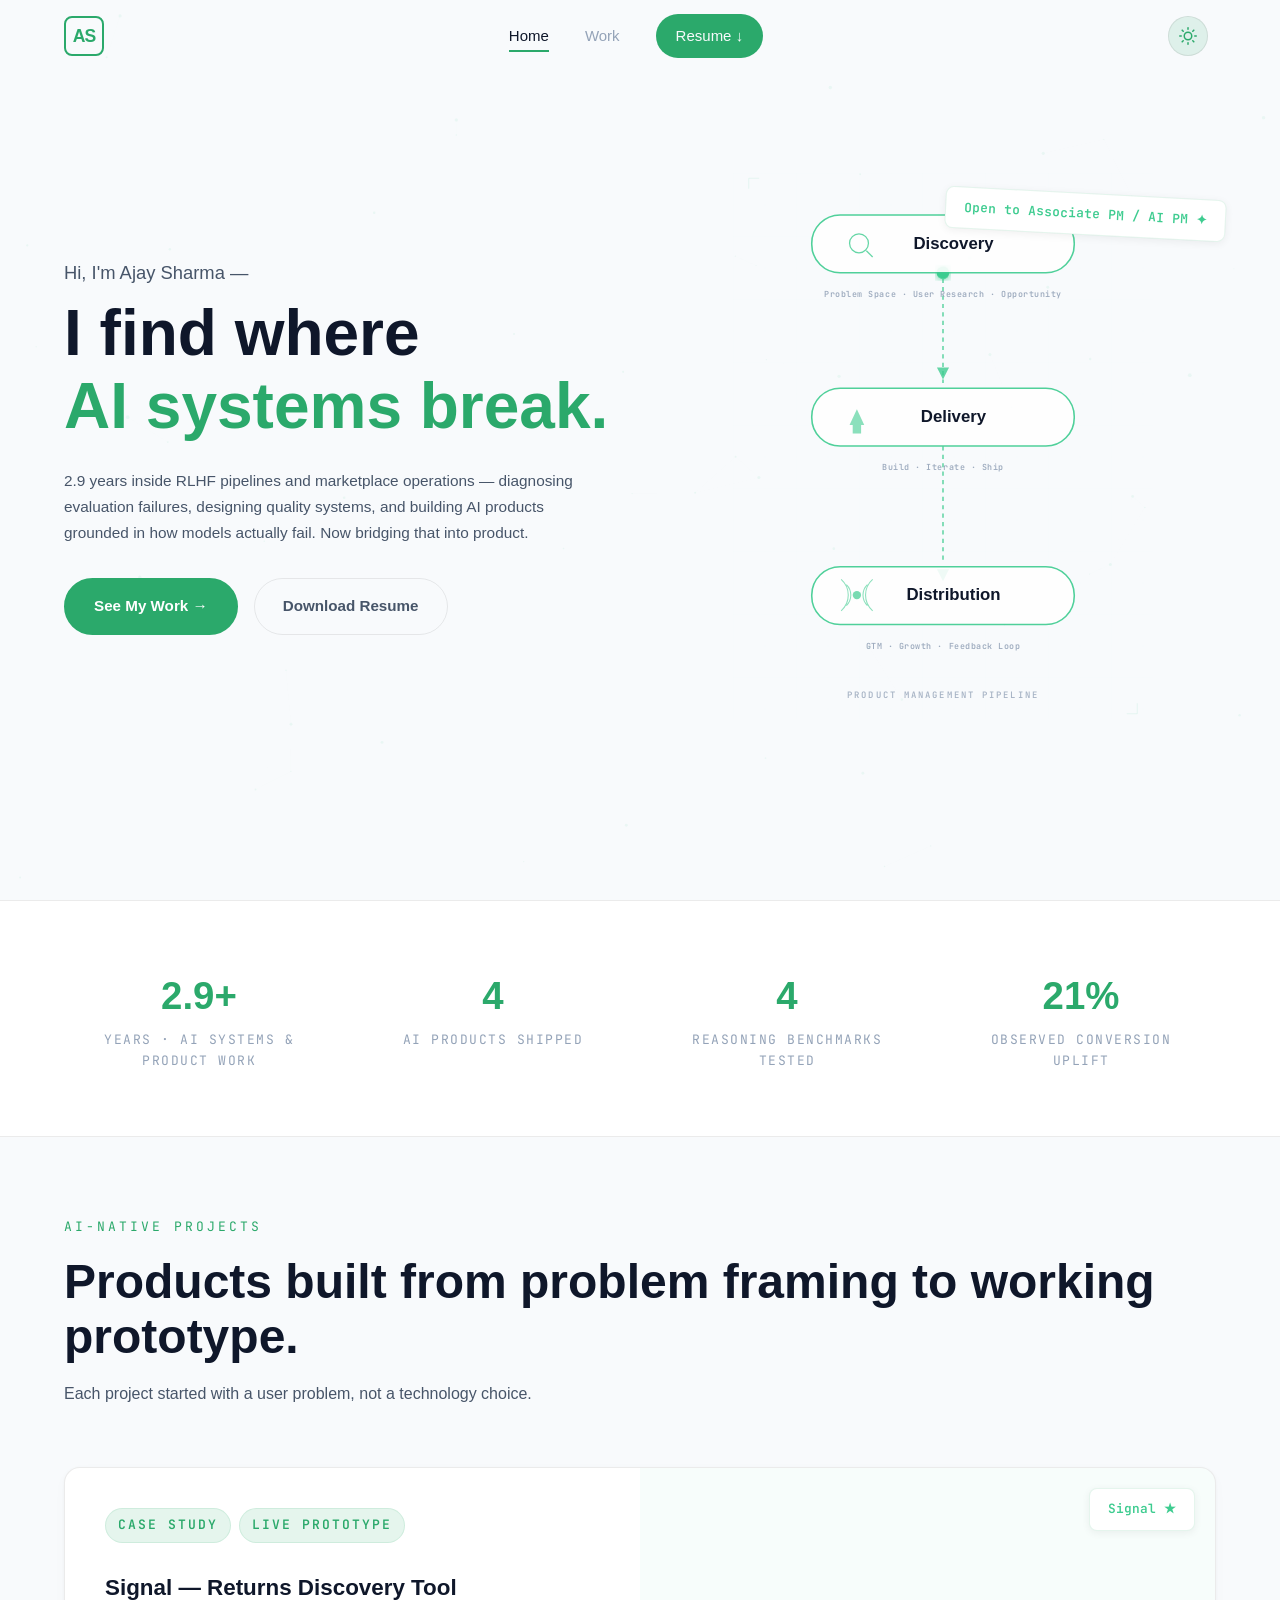
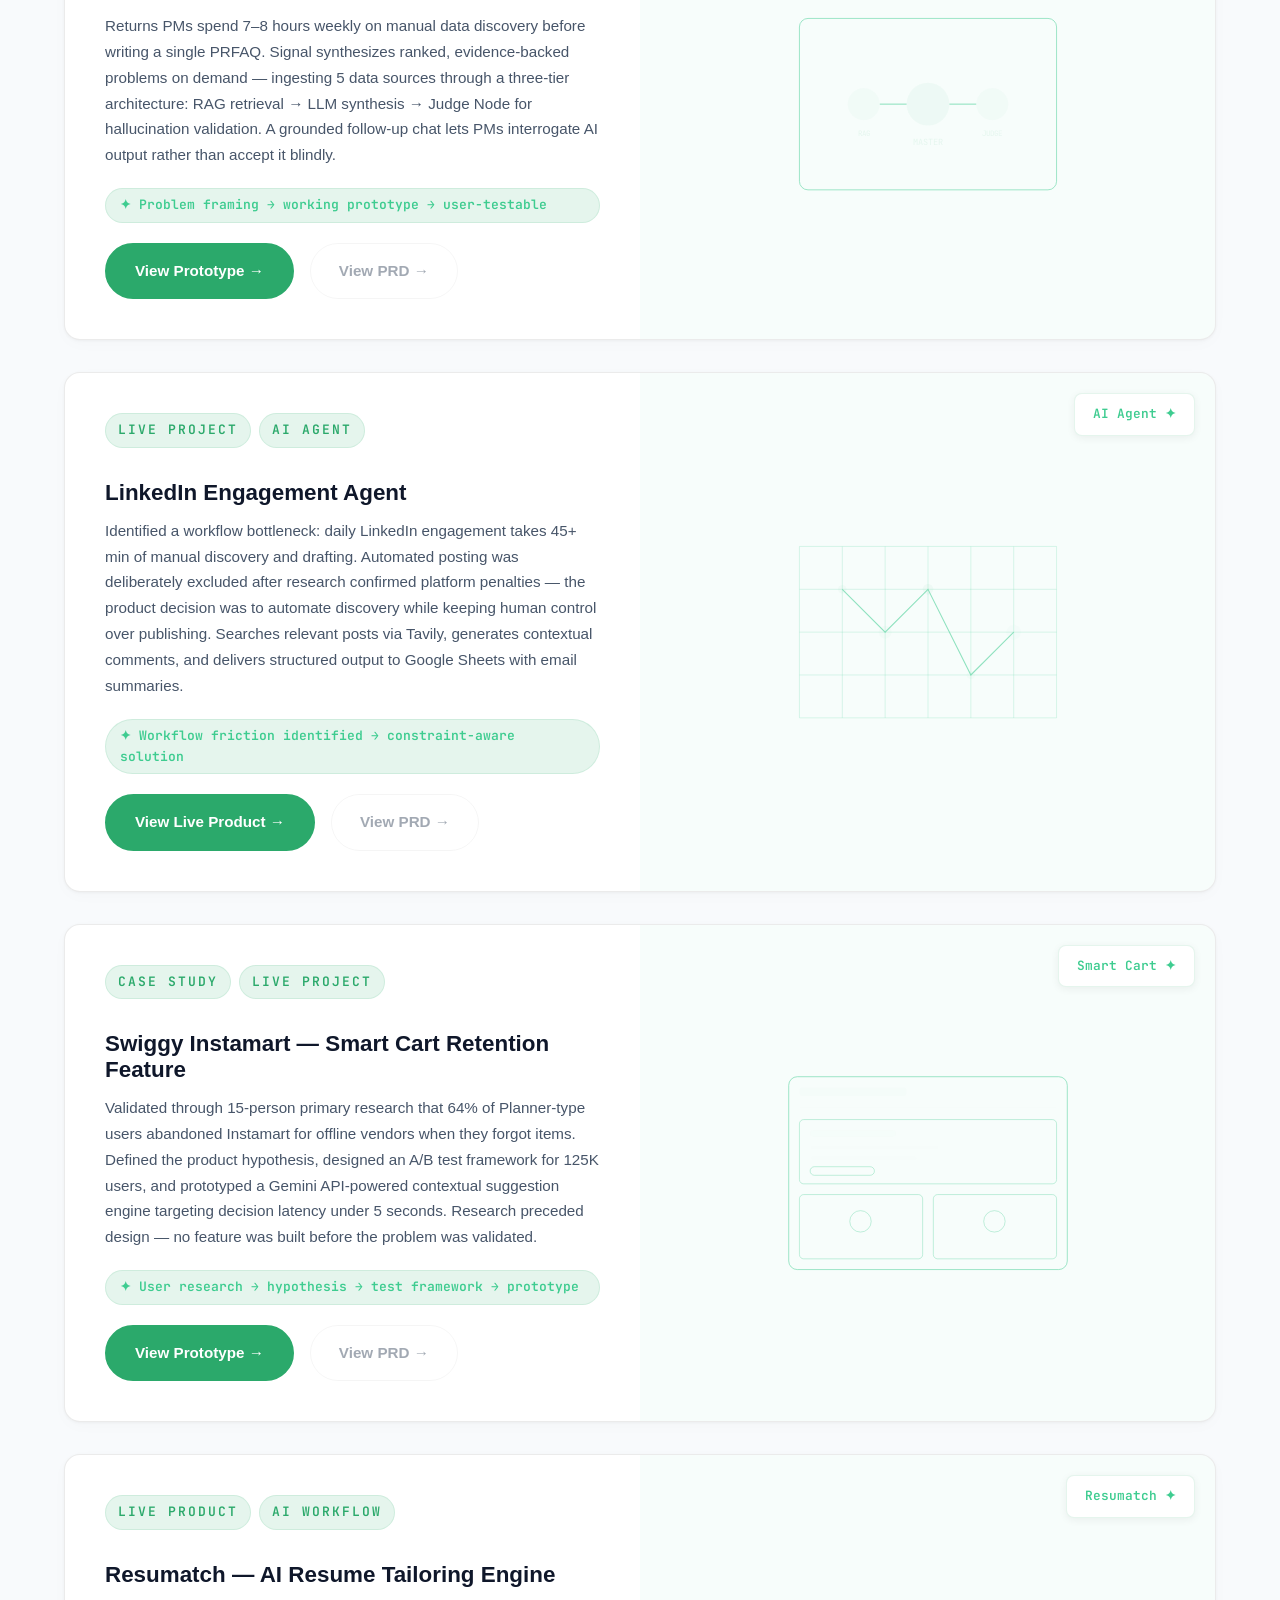
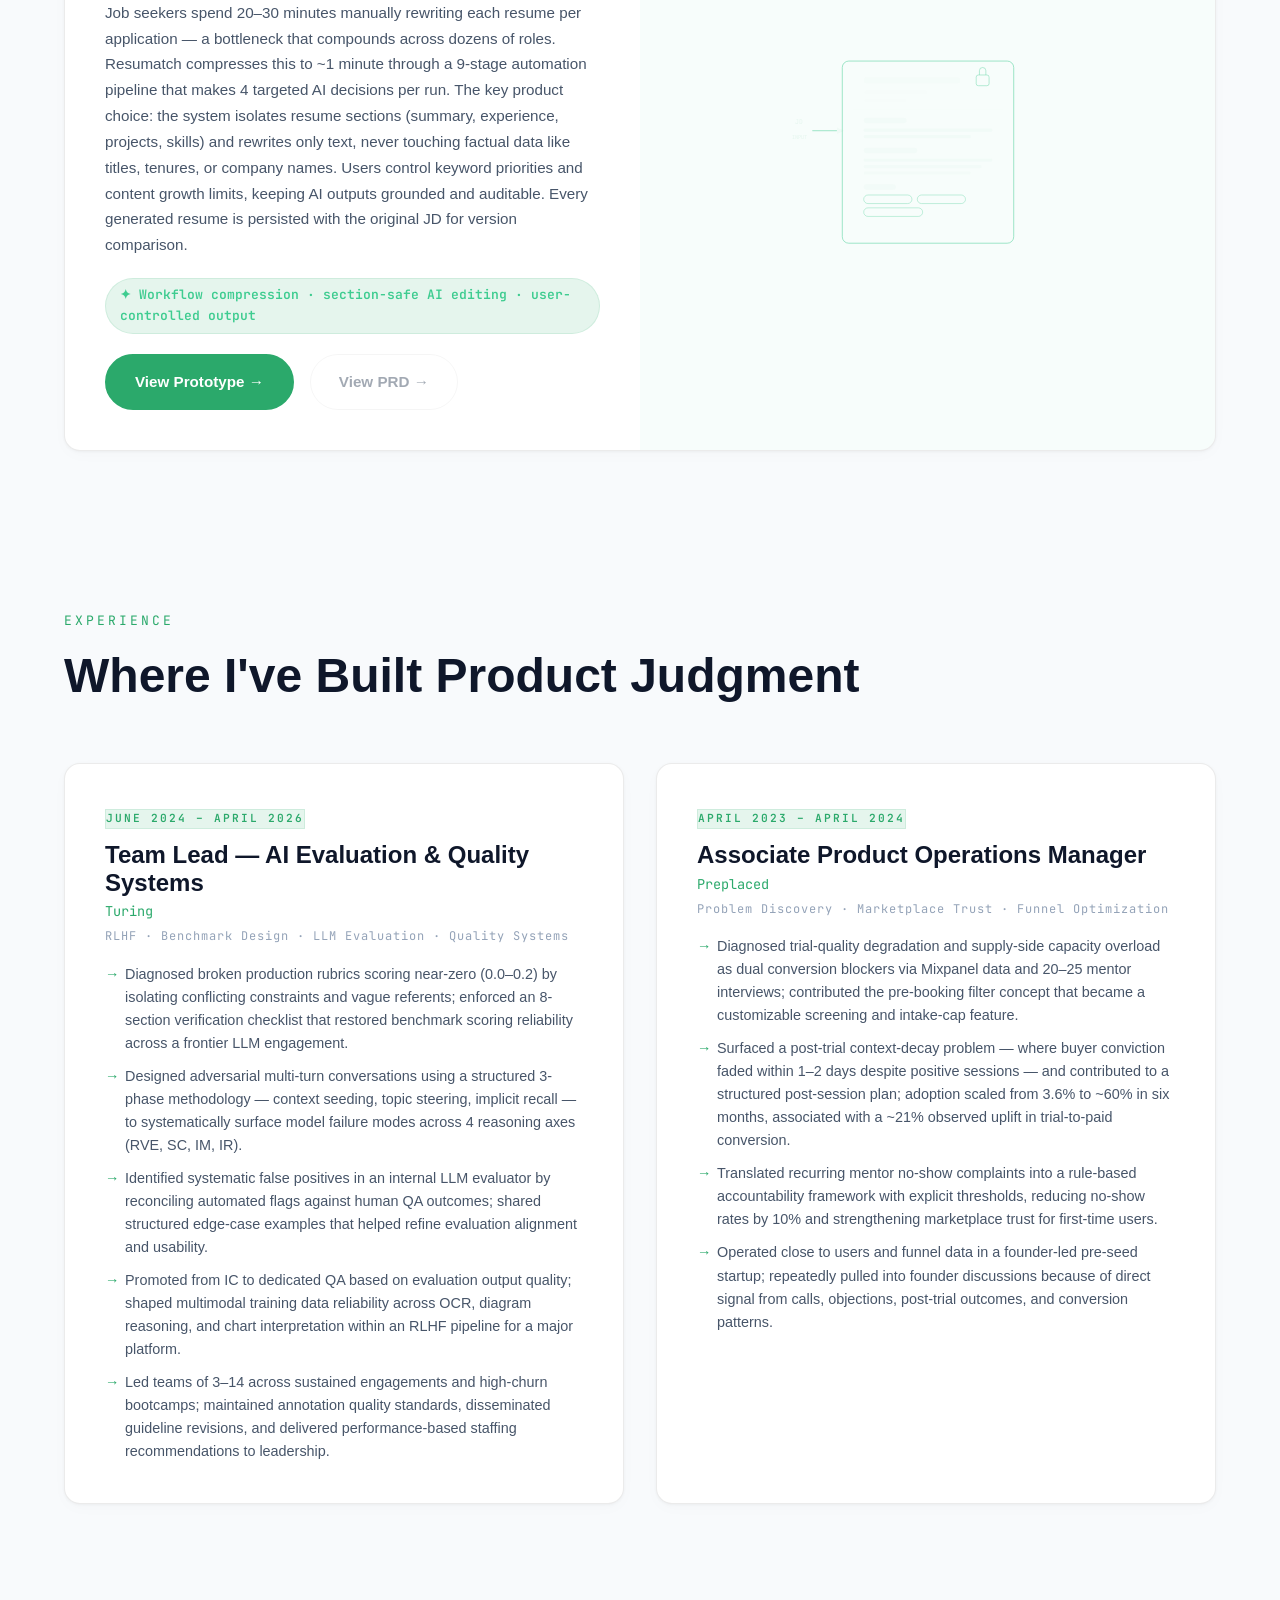
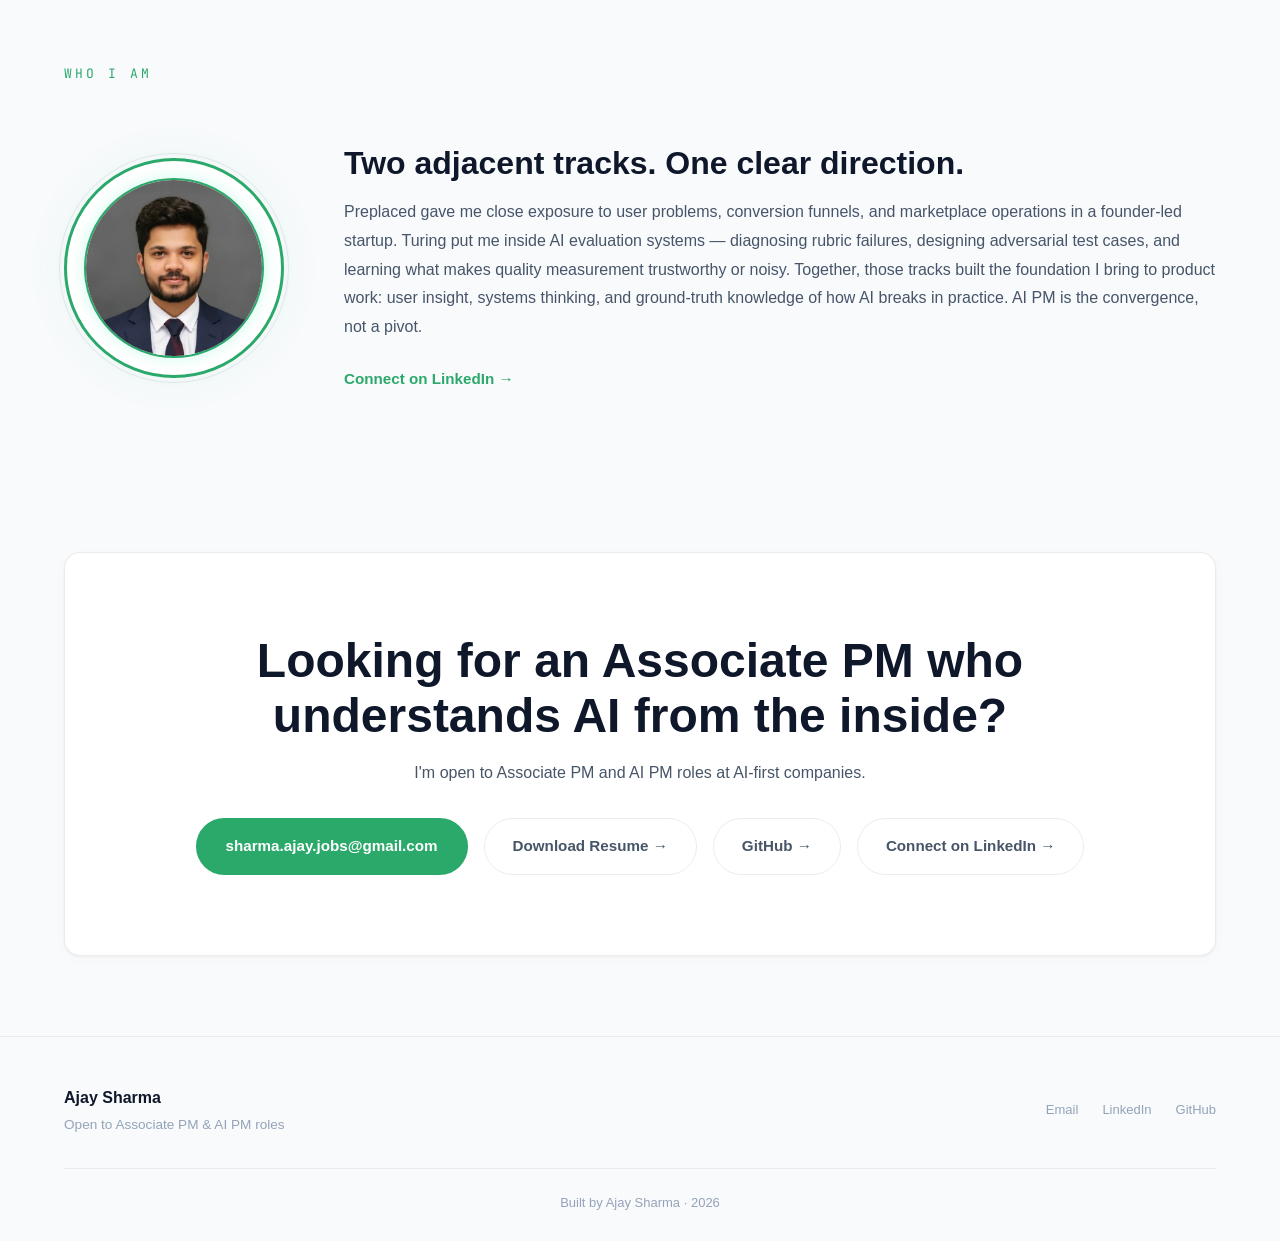
==== commit 7dd61902: "chore: disable View PRD buttons and add to Resumatch" ====
--- a/index.html
+++ b/index.html
@@ -401,12 +401,12 @@
                                     RAG retrieval → LLM synthesis → Judge Node for hallucination validation.
                                     A grounded follow-up chat lets PMs interrogate AI output rather than
                                     accept it blindly.</p>
-                                <span class="metric-pill">&#10022; Problem framing → working prototype → user-testable</span>
+                                <span class="metric-pill">&#10022; Problem framing → working prototype →
+                                    user-testable</span>
                                 <div class="btn-group" style="margin-top: 20px;">
                                     <a href="https://signal.protonaiagents.com/" target="_blank"
                                         rel="noopener noreferrer" class="btn btn--primary">View Prototype &#8594;</a>
-                                    <a href="https://notion.so" target="_blank" rel="noopener noreferrer"
-                                        class="btn btn--secondary">View PRD
+                                    <a class="btn btn--secondary" style="opacity: 0.5; cursor: not-allowed;" aria-disabled="true">View PRD
                                         &#8594;</a>
                                 </div>
                             </div>
@@ -449,12 +449,12 @@
                                     automate discovery while keeping human control over publishing. Searches
                                     relevant posts via Tavily, generates contextual comments, and delivers
                                     structured output to Google Sheets with email summaries.</p>
-                                <span class="metric-pill">&#10022; Workflow friction identified → constraint-aware solution</span>
+                                <span class="metric-pill">&#10022; Workflow friction identified → constraint-aware
+                                    solution</span>
                                 <div class="btn-group" style="margin-top: 20px;">
                                     <a href="https://linkedinengage.protonaiagents.com/" target="_blank"
                                         rel="noopener noreferrer" class="btn btn--primary">View Live Product &#8594;</a>
-                                    <a href="https://notion.so" target="_blank" rel="noopener noreferrer"
-                                        class="btn btn--secondary">View PRD
+                                    <a class="btn btn--secondary" style="opacity: 0.5; cursor: not-allowed;" aria-disabled="true">View PRD
                                         &#8594;</a>
                                 </div>
                             </div>
@@ -512,12 +512,12 @@
                                     prototyped a Gemini API-powered contextual suggestion engine targeting
                                     decision latency under 5 seconds. Research preceded design — no feature was
                                     built before the problem was validated.</p>
-                                <span class="metric-pill">&#10022; User research → hypothesis → test framework → prototype</span>
+                                <span class="metric-pill">&#10022; User research → hypothesis → test framework →
+                                    prototype</span>
                                 <div class="btn-group" style="margin-top: 20px;">
                                     <a href="https://smartcartrecommendations.protonaiagents.com/" target="_blank"
                                         rel="noopener noreferrer" class="btn btn--primary">View Prototype &#8594;</a>
-                                    <a href="https://notion.so" target="_blank" rel="noopener noreferrer"
-                                        class="btn btn--secondary">View PRD
+                                    <a class="btn btn--secondary" style="opacity: 0.5; cursor: not-allowed;" aria-disabled="true">View PRD
                                         &#8594;</a>
                                 </div>
                             </div>
@@ -566,10 +566,13 @@
                                     priorities and content growth limits, keeping AI outputs grounded
                                     and auditable. Every generated resume is persisted with the original
                                     JD for version comparison.</p>
-                                <span class="metric-pill">&#10022; Workflow compression &#183; section-safe AI editing &#183; user-controlled output</span>
+                                <span class="metric-pill">&#10022; Workflow compression &#183; section-safe AI editing
+                                    &#183; user-controlled output</span>
                                 <div class="btn-group" style="margin-top: 20px;">
                                     <a href="https://resumatch.protonaiagents.com/" target="_blank"
                                         rel="noopener noreferrer" class="btn btn--primary">View Prototype &#8594;</a>
+                                    <a class="btn btn--secondary" style="opacity: 0.5; cursor: not-allowed;" aria-disabled="true">View PRD
+                                        &#8594;</a>
                                 </div>
                             </div>
                             <div class="case-card-visual">
@@ -722,8 +725,8 @@
         <section id="contact-cta">
             <div class="container">
                 <div class="contact-cta fade-in-up">
-                    <h2>Looking for an Associate PM who understands AI from the inside.</h2>
-                    <p>Open to Associate PM and AI PM roles at AI-first companies.</p>
+                    <h2>Looking for an Associate PM who understands AI from the inside?</h2>
+                    <p>I'm open to Associate PM and AI PM roles at AI-first companies.</p>
                     <div class="btn-group">
                         <a href="#" class="btn btn--primary contact-email-link" title="Get in touch">Email Me →</a>
                         <a href="assets/ajay_sharma_aipm_resume.pdf" target="_blank" rel="noopener noreferrer"
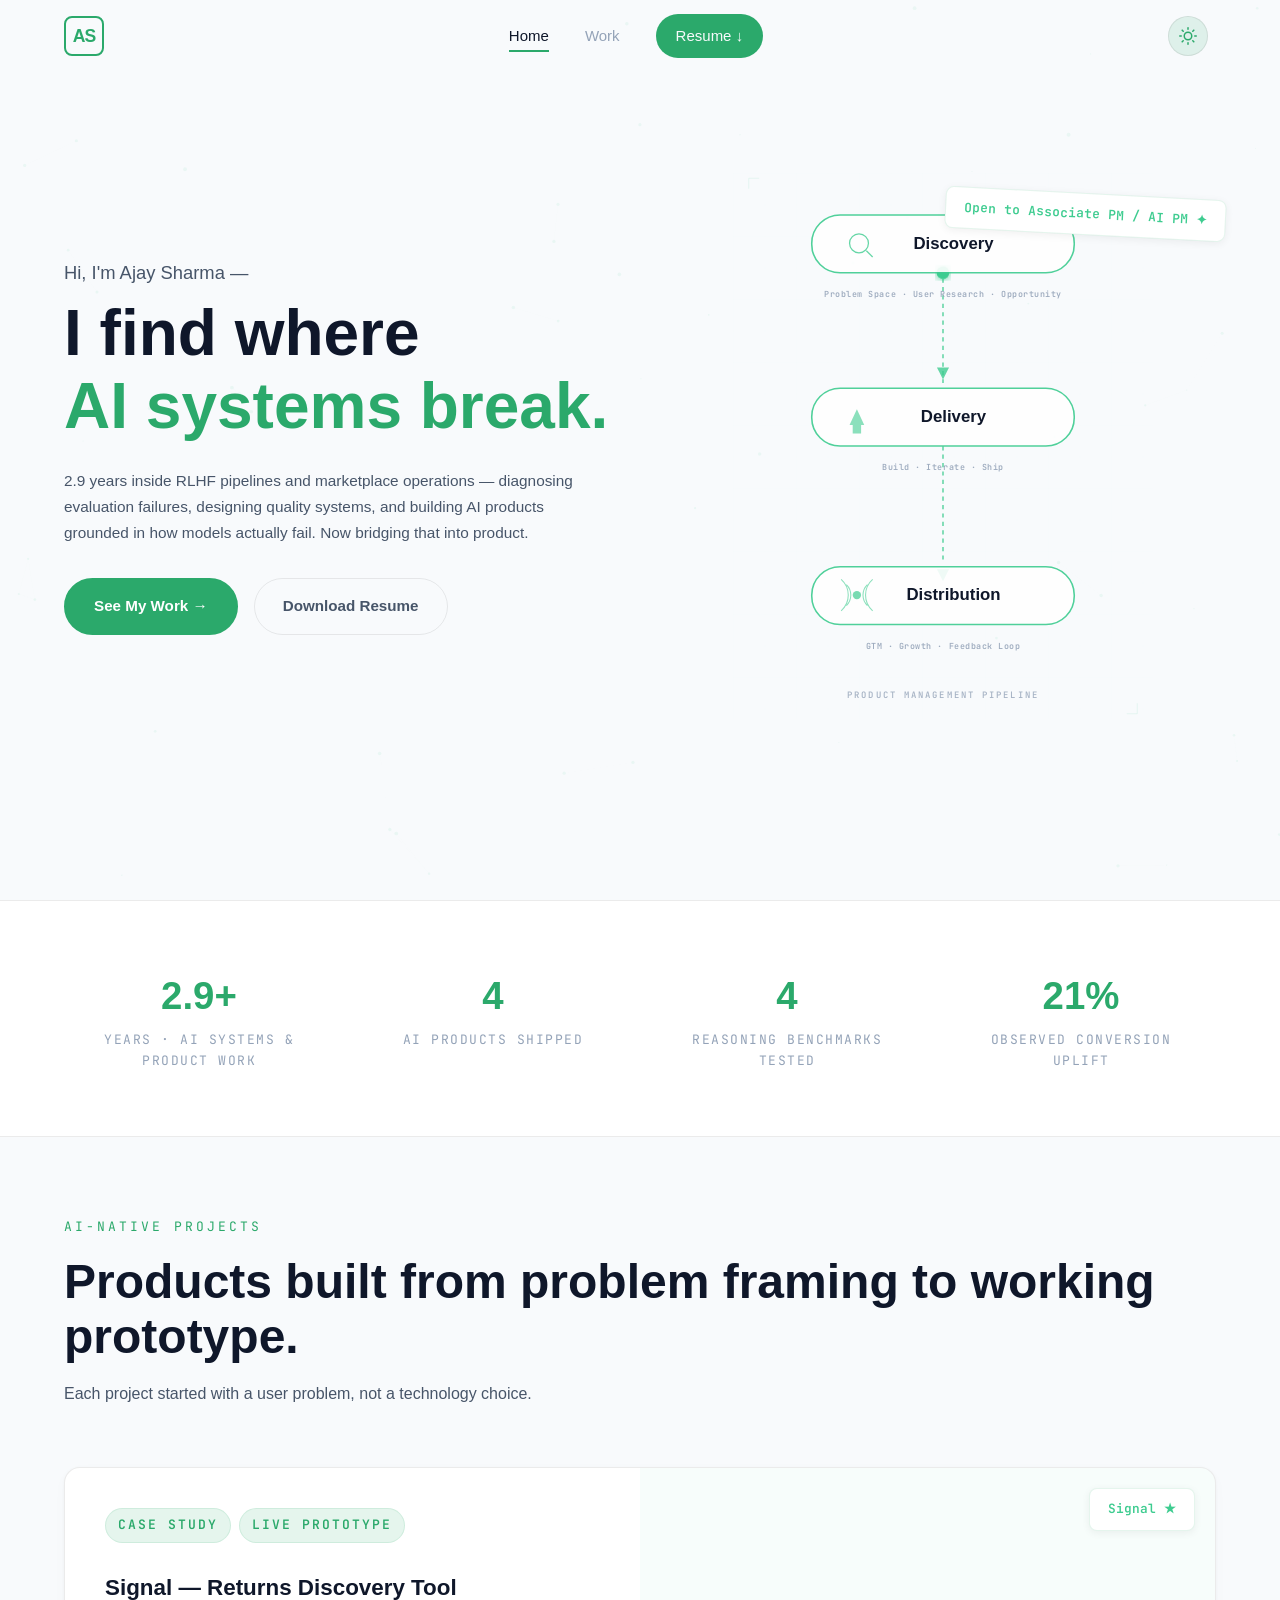
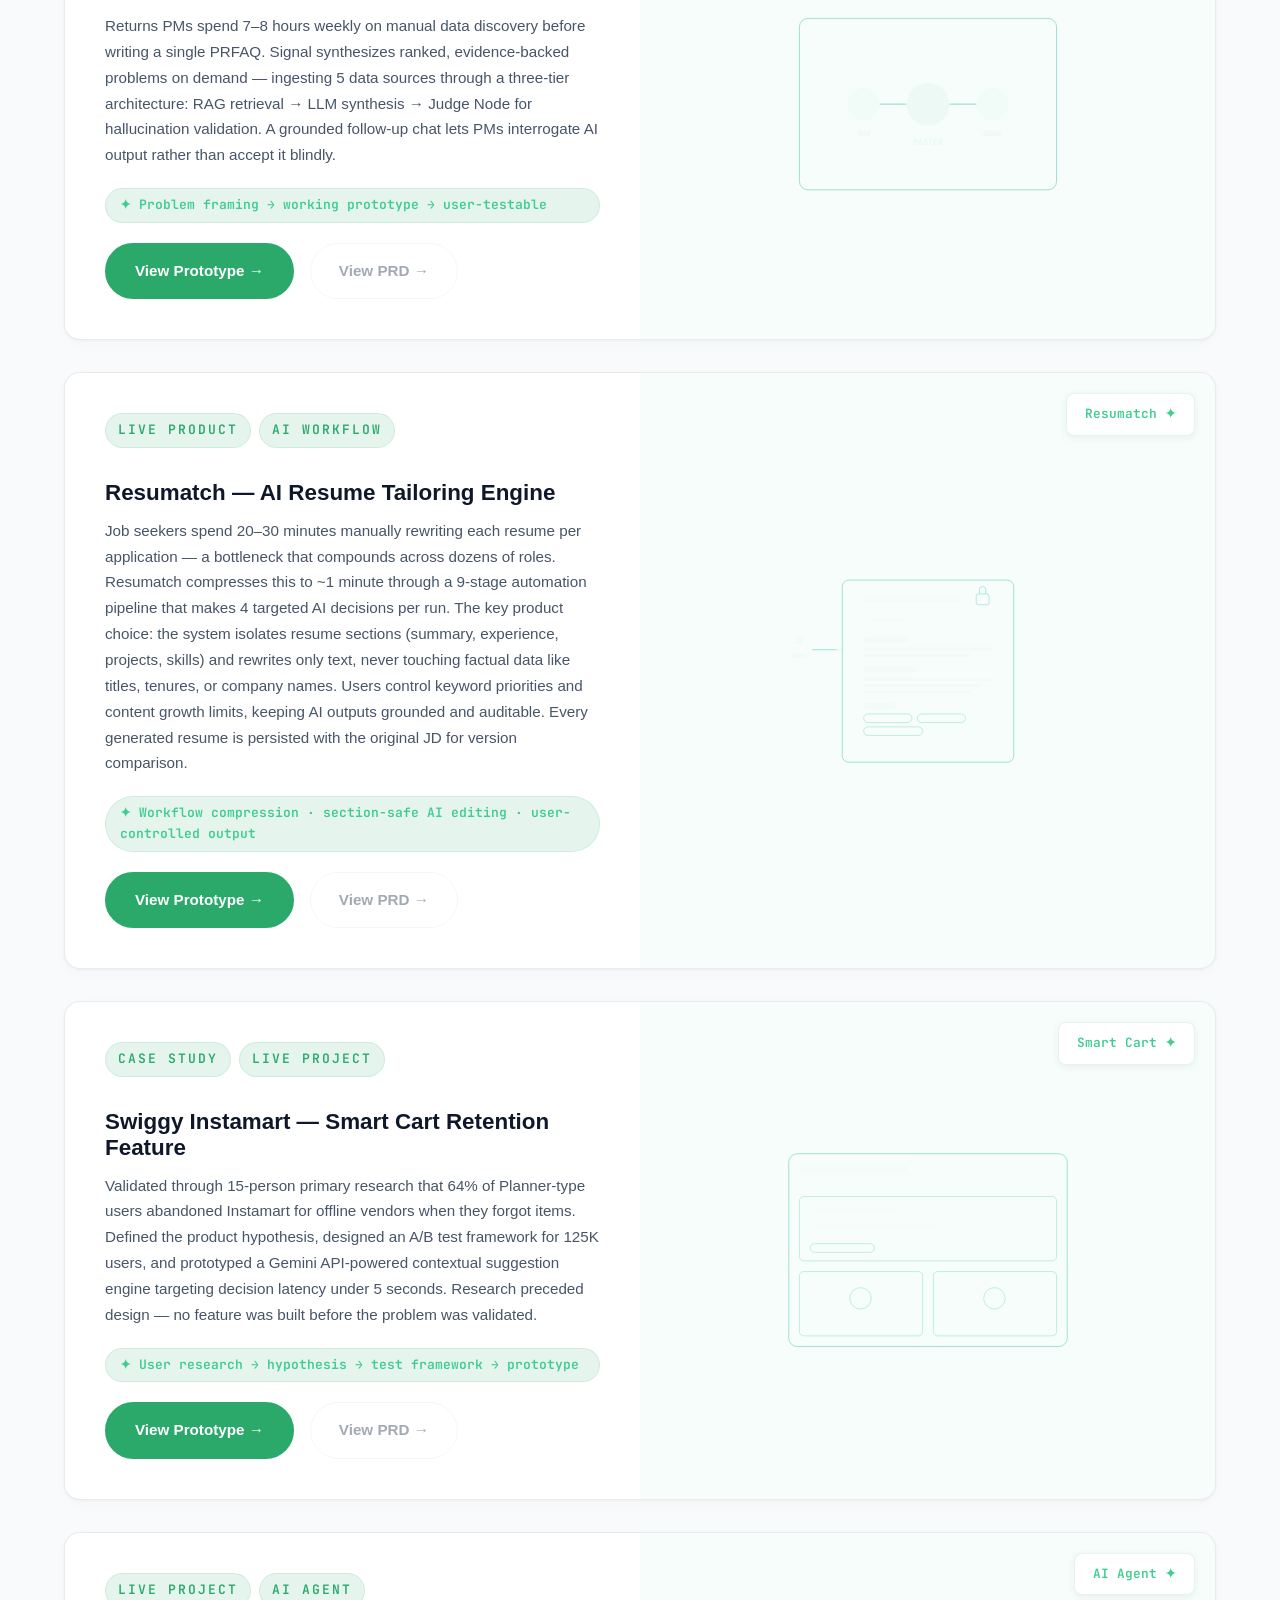
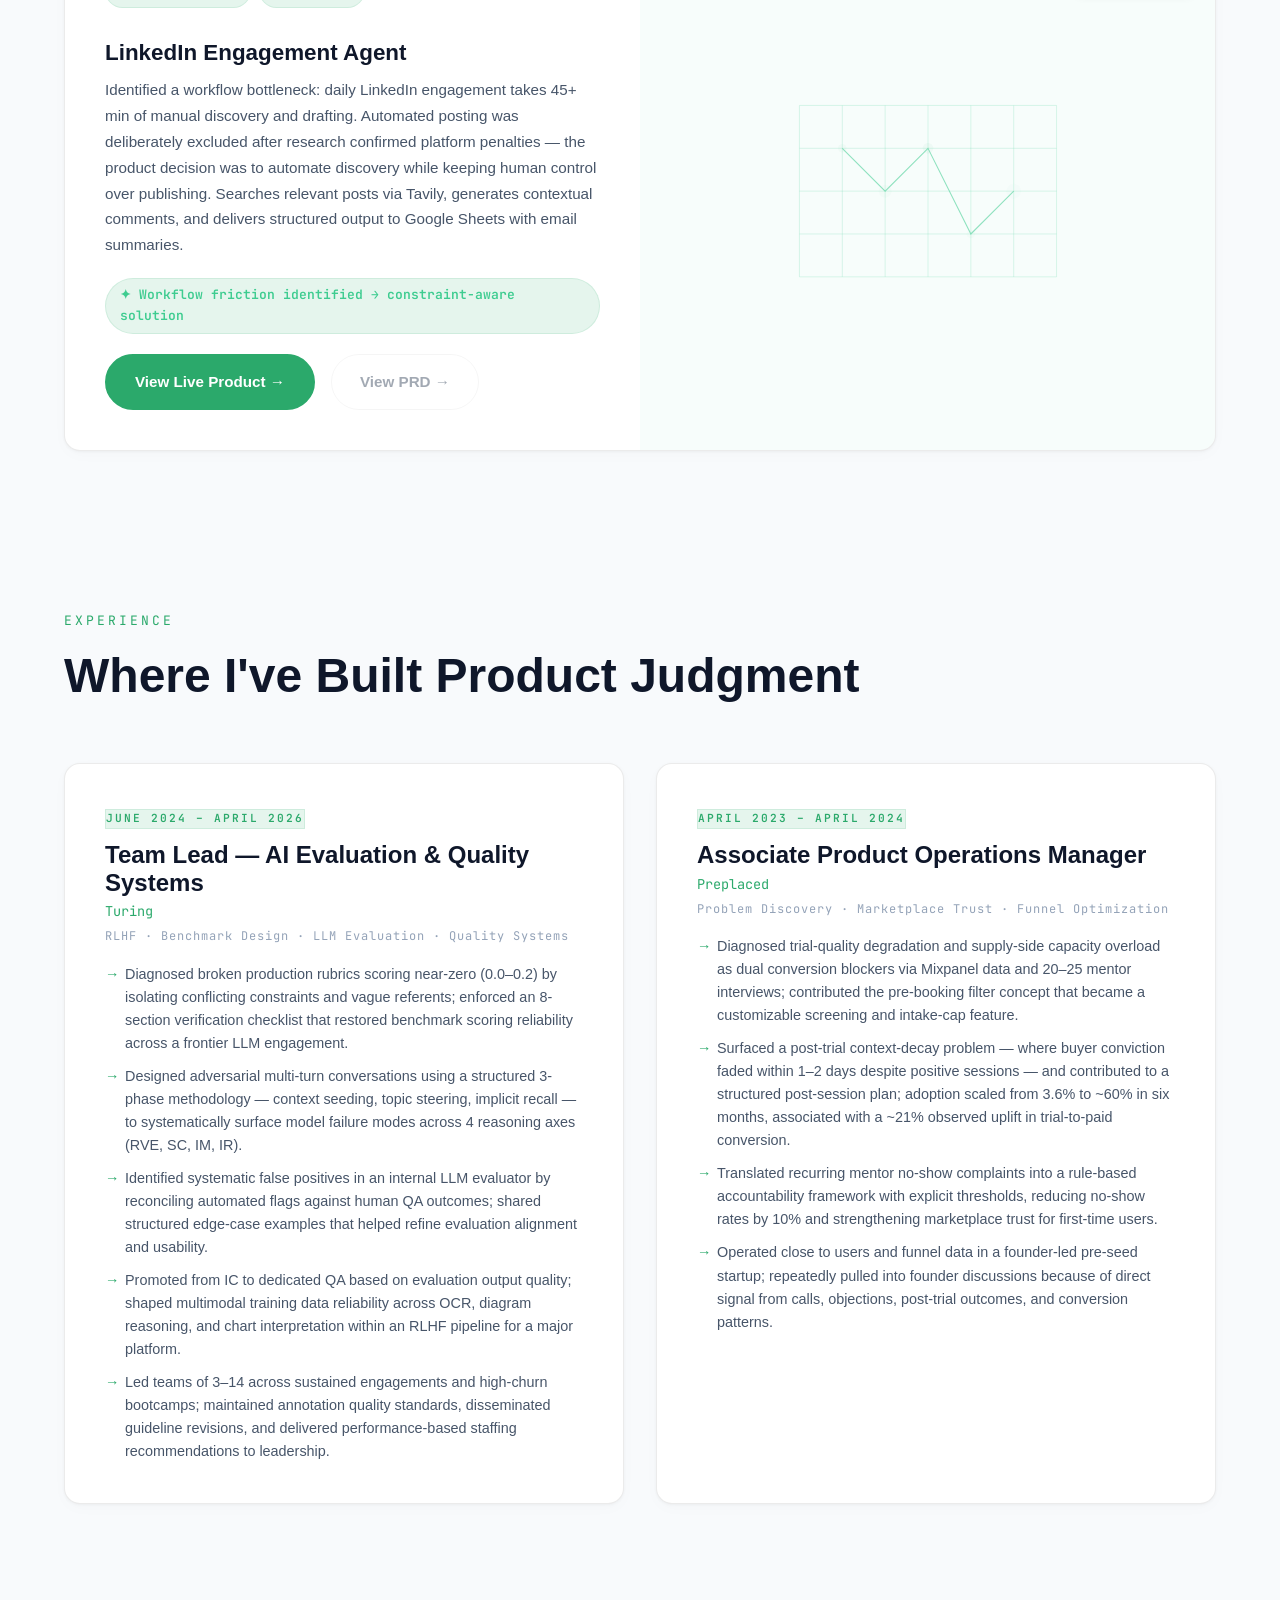
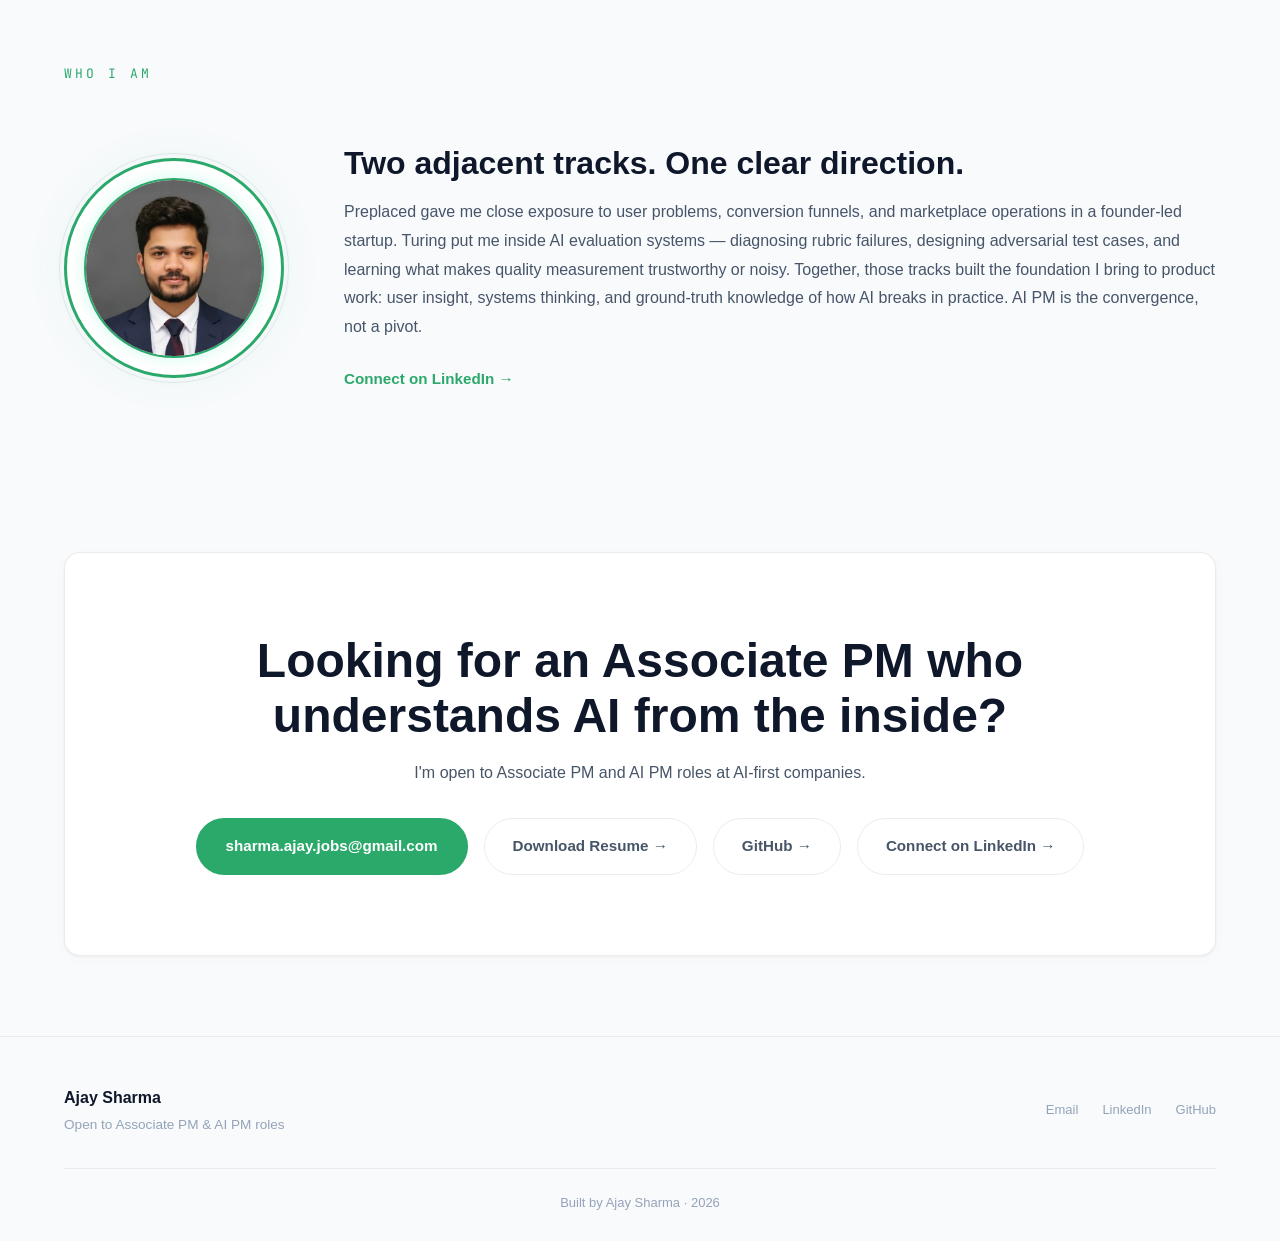
==== commit cf9ca77f: "chore: reorder case study projects" ====
--- a/index.html
+++ b/index.html
@@ -434,120 +434,7 @@
                         </div>
                     </article>
 
-                    <!-- Card 1 — LinkedIn Engagement Agent (Feb 2026) -->
-                    <article class="case-card fade-in-up">
-                        <div class="case-card-inner">
-                            <div class="case-card-content">
-                                <div style="display: flex; gap: 8px; flex-wrap: wrap; margin-bottom: 16px;">
-                                    <span class="tag">Live Project</span>
-                                    <span class="tag">AI Agent</span>
-                                </div>
-                                <h3>LinkedIn Engagement Agent</h3>
-                                <p>Identified a workflow bottleneck: daily LinkedIn engagement takes 45+ min
-                                    of manual discovery and drafting. Automated posting was deliberately excluded
-                                    after research confirmed platform penalties — the product decision was to
-                                    automate discovery while keeping human control over publishing. Searches
-                                    relevant posts via Tavily, generates contextual comments, and delivers
-                                    structured output to Google Sheets with email summaries.</p>
-                                <span class="metric-pill">&#10022; Workflow friction identified → constraint-aware
-                                    solution</span>
-                                <div class="btn-group" style="margin-top: 20px;">
-                                    <a href="https://linkedinengage.protonaiagents.com/" target="_blank"
-                                        rel="noopener noreferrer" class="btn btn--primary">View Live Product &#8594;</a>
-                                    <a class="btn btn--secondary" style="opacity: 0.5; cursor: not-allowed;" aria-disabled="true">View PRD
-                                        &#8594;</a>
-                                </div>
-                            </div>
-                            <div class="case-card-visual">
-                                <div class="sticker">AI Agent &#10022;</div>
-                                <svg viewBox="0 0 280 200" fill="none" xmlns="http://www.w3.org/2000/svg">
-                                    <line x1="20" y1="20" x2="20" y2="180" stroke="#00E5A0" stroke-width="0.3"
-                                        opacity="0.2" />
-                                    <line x1="60" y1="20" x2="60" y2="180" stroke="#00E5A0" stroke-width="0.3"
-                                        opacity="0.2" />
-                                    <line x1="100" y1="20" x2="100" y2="180" stroke="#00E5A0" stroke-width="0.3"
-                                        opacity="0.2" />
-                                    <line x1="140" y1="20" x2="140" y2="180" stroke="#00E5A0" stroke-width="0.3"
-                                        opacity="0.2" />
-                                    <line x1="180" y1="20" x2="180" y2="180" stroke="#00E5A0" stroke-width="0.3"
-                                        opacity="0.2" />
-                                    <line x1="220" y1="20" x2="220" y2="180" stroke="#00E5A0" stroke-width="0.3"
-                                        opacity="0.2" />
-                                    <line x1="260" y1="20" x2="260" y2="180" stroke="#00E5A0" stroke-width="0.3"
-                                        opacity="0.2" />
-                                    <line x1="20" y1="20" x2="260" y2="20" stroke="#00E5A0" stroke-width="0.3"
-                                        opacity="0.2" />
-                                    <line x1="20" y1="60" x2="260" y2="60" stroke="#00E5A0" stroke-width="0.3"
-                                        opacity="0.2" />
-                                    <line x1="20" y1="100" x2="260" y2="100" stroke="#00E5A0" stroke-width="0.3"
-                                        opacity="0.2" />
-                                    <line x1="20" y1="140" x2="260" y2="140" stroke="#00E5A0" stroke-width="0.3"
-                                        opacity="0.2" />
-                                    <line x1="20" y1="180" x2="260" y2="180" stroke="#00E5A0" stroke-width="0.3"
-                                        opacity="0.2" />
-                                    <circle cx="60" cy="60" r="4" fill="#00E5A0" opacity="0.4" />
-                                    <circle cx="140" cy="60" r="5" fill="#00E5A0" opacity="0.5" />
-                                    <circle cx="100" cy="100" r="6" fill="#00E5A0" opacity="0.3" />
-                                    <circle cx="220" cy="100" r="7" fill="#00E5A0" opacity="0.2" />
-                                    <circle cx="180" cy="140" r="4" fill="#00E5A0" opacity="0.3" />
-                                    <polyline points="60,60 100,100 140,60 180,140 220,100" stroke="#00E5A0"
-                                        stroke-width="1" fill="none" opacity="0.3" />
-                                </svg>
-                            </div>
-                        </div>
-                    </article>
-
-                    <!-- Card 2 — Swiggy Instamart Retention Feature -->
-                    <article class="case-card fade-in-up">
-                        <div class="case-card-inner">
-                            <div class="case-card-content">
-                                <div style="display: flex; gap: 8px; flex-wrap: wrap; margin-bottom: 16px;">
-                                    <span class="tag">Case Study</span>
-                                    <span class="tag">Live Project</span>
-                                </div>
-                                <h3>Swiggy Instamart — Smart Cart Retention Feature</h3>
-                                <p>Validated through 15-person primary research that 64% of Planner-type users
-                                    abandoned Instamart for offline vendors when they forgot items. Defined the
-                                    product hypothesis, designed an A/B test framework for 125K users, and
-                                    prototyped a Gemini API-powered contextual suggestion engine targeting
-                                    decision latency under 5 seconds. Research preceded design — no feature was
-                                    built before the problem was validated.</p>
-                                <span class="metric-pill">&#10022; User research → hypothesis → test framework →
-                                    prototype</span>
-                                <div class="btn-group" style="margin-top: 20px;">
-                                    <a href="https://smartcartrecommendations.protonaiagents.com/" target="_blank"
-                                        rel="noopener noreferrer" class="btn btn--primary">View Prototype &#8594;</a>
-                                    <a class="btn btn--secondary" style="opacity: 0.5; cursor: not-allowed;" aria-disabled="true">View PRD
-                                        &#8594;</a>
-                                </div>
-                            </div>
-                            <div class="case-card-visual">
-                                <div class="sticker">Smart Cart &#10022;</div>
-                                <svg viewBox="0 0 280 200" fill="none" xmlns="http://www.w3.org/2000/svg">
-                                    <rect x="10" y="10" width="260" height="180" rx="8" stroke="#00E5A0"
-                                        stroke-width="0.8" opacity="0.4" />
-                                    <rect x="20" y="20" width="100" height="8" rx="2" fill="#00E5A0" opacity="0.15" />
-                                    <rect x="20" y="38" width="240" height="1" fill="#00E5A0" opacity="0.1" />
-                                    <rect x="20" y="50" width="240" height="60" rx="4" stroke="#00E5A0"
-                                        stroke-width="0.5" opacity="0.2" />
-                                    <rect x="30" y="60" width="80" height="6" rx="2" fill="#00E5A0" opacity="0.12" />
-                                    <rect x="30" y="74" width="120" height="4" rx="2" fill="#00E5A0" opacity="0.08" />
-                                    <rect x="30" y="84" width="100" height="4" rx="2" fill="#00E5A0" opacity="0.08" />
-                                    <rect x="30" y="94" width="60" height="8" rx="4" stroke="#00E5A0" stroke-width="0.5"
-                                        opacity="0.2" />
-                                    <rect x="20" y="120" width="115" height="60" rx="4" stroke="#00E5A0"
-                                        stroke-width="0.5" opacity="0.2" />
-                                    <rect x="145" y="120" width="115" height="60" rx="4" stroke="#00E5A0"
-                                        stroke-width="0.5" opacity="0.2" />
-                                    <circle cx="77" cy="145" r="10" stroke="#00E5A0" stroke-width="0.5" opacity="0.2" />
-                                    <circle cx="202" cy="145" r="10" stroke="#00E5A0" stroke-width="0.5"
-                                        opacity="0.2" />
-                                </svg>
-                            </div>
-                        </div>
-                    </article>
-
-                    <!-- Card 3 — Resumatch (Apr 2026) -->
+                    <!-- Card 1 — Resumatch (Apr 2026) -->
                     <article class="case-card fade-in-up">
                         <div class="case-card-inner">
                             <div class="case-card-content">
@@ -621,6 +508,119 @@
                             </div>
                         </div>
                     </article>
+
+                    <!-- Card 2 — Swiggy Instamart Retention Feature -->
+                    <article class="case-card fade-in-up">
+                        <div class="case-card-inner">
+                            <div class="case-card-content">
+                                <div style="display: flex; gap: 8px; flex-wrap: wrap; margin-bottom: 16px;">
+                                    <span class="tag">Case Study</span>
+                                    <span class="tag">Live Project</span>
+                                </div>
+                                <h3>Swiggy Instamart — Smart Cart Retention Feature</h3>
+                                <p>Validated through 15-person primary research that 64% of Planner-type users
+                                    abandoned Instamart for offline vendors when they forgot items. Defined the
+                                    product hypothesis, designed an A/B test framework for 125K users, and
+                                    prototyped a Gemini API-powered contextual suggestion engine targeting
+                                    decision latency under 5 seconds. Research preceded design — no feature was
+                                    built before the problem was validated.</p>
+                                <span class="metric-pill">&#10022; User research → hypothesis → test framework →
+                                    prototype</span>
+                                <div class="btn-group" style="margin-top: 20px;">
+                                    <a href="https://smartcartrecommendations.protonaiagents.com/" target="_blank"
+                                        rel="noopener noreferrer" class="btn btn--primary">View Prototype &#8594;</a>
+                                    <a class="btn btn--secondary" style="opacity: 0.5; cursor: not-allowed;" aria-disabled="true">View PRD
+                                        &#8594;</a>
+                                </div>
+                            </div>
+                            <div class="case-card-visual">
+                                <div class="sticker">Smart Cart &#10022;</div>
+                                <svg viewBox="0 0 280 200" fill="none" xmlns="http://www.w3.org/2000/svg">
+                                    <rect x="10" y="10" width="260" height="180" rx="8" stroke="#00E5A0"
+                                        stroke-width="0.8" opacity="0.4" />
+                                    <rect x="20" y="20" width="100" height="8" rx="2" fill="#00E5A0" opacity="0.15" />
+                                    <rect x="20" y="38" width="240" height="1" fill="#00E5A0" opacity="0.1" />
+                                    <rect x="20" y="50" width="240" height="60" rx="4" stroke="#00E5A0"
+                                        stroke-width="0.5" opacity="0.2" />
+                                    <rect x="30" y="60" width="80" height="6" rx="2" fill="#00E5A0" opacity="0.12" />
+                                    <rect x="30" y="74" width="120" height="4" rx="2" fill="#00E5A0" opacity="0.08" />
+                                    <rect x="30" y="84" width="100" height="4" rx="2" fill="#00E5A0" opacity="0.08" />
+                                    <rect x="30" y="94" width="60" height="8" rx="4" stroke="#00E5A0" stroke-width="0.5"
+                                        opacity="0.2" />
+                                    <rect x="20" y="120" width="115" height="60" rx="4" stroke="#00E5A0"
+                                        stroke-width="0.5" opacity="0.2" />
+                                    <rect x="145" y="120" width="115" height="60" rx="4" stroke="#00E5A0"
+                                        stroke-width="0.5" opacity="0.2" />
+                                    <circle cx="77" cy="145" r="10" stroke="#00E5A0" stroke-width="0.5" opacity="0.2" />
+                                    <circle cx="202" cy="145" r="10" stroke="#00E5A0" stroke-width="0.5"
+                                        opacity="0.2" />
+                                </svg>
+                            </div>
+                        </div>
+                    </article>
+
+                    <!-- Card 3 — LinkedIn Engagement Agent (Feb 2026) -->
+                    <article class="case-card fade-in-up">
+                        <div class="case-card-inner">
+                            <div class="case-card-content">
+                                <div style="display: flex; gap: 8px; flex-wrap: wrap; margin-bottom: 16px;">
+                                    <span class="tag">Live Project</span>
+                                    <span class="tag">AI Agent</span>
+                                </div>
+                                <h3>LinkedIn Engagement Agent</h3>
+                                <p>Identified a workflow bottleneck: daily LinkedIn engagement takes 45+ min
+                                    of manual discovery and drafting. Automated posting was deliberately excluded
+                                    after research confirmed platform penalties — the product decision was to
+                                    automate discovery while keeping human control over publishing. Searches
+                                    relevant posts via Tavily, generates contextual comments, and delivers
+                                    structured output to Google Sheets with email summaries.</p>
+                                <span class="metric-pill">&#10022; Workflow friction identified → constraint-aware
+                                    solution</span>
+                                <div class="btn-group" style="margin-top: 20px;">
+                                    <a href="https://linkedinengage.protonaiagents.com/" target="_blank"
+                                        rel="noopener noreferrer" class="btn btn--primary">View Live Product &#8594;</a>
+                                    <a class="btn btn--secondary" style="opacity: 0.5; cursor: not-allowed;" aria-disabled="true">View PRD
+                                        &#8594;</a>
+                                </div>
+                            </div>
+                            <div class="case-card-visual">
+                                <div class="sticker">AI Agent &#10022;</div>
+                                <svg viewBox="0 0 280 200" fill="none" xmlns="http://www.w3.org/2000/svg">
+                                    <line x1="20" y1="20" x2="20" y2="180" stroke="#00E5A0" stroke-width="0.3"
+                                        opacity="0.2" />
+                                    <line x1="60" y1="20" x2="60" y2="180" stroke="#00E5A0" stroke-width="0.3"
+                                        opacity="0.2" />
+                                    <line x1="100" y1="20" x2="100" y2="180" stroke="#00E5A0" stroke-width="0.3"
+                                        opacity="0.2" />
+                                    <line x1="140" y1="20" x2="140" y2="180" stroke="#00E5A0" stroke-width="0.3"
+                                        opacity="0.2" />
+                                    <line x1="180" y1="20" x2="180" y2="180" stroke="#00E5A0" stroke-width="0.3"
+                                        opacity="0.2" />
+                                    <line x1="220" y1="20" x2="220" y2="180" stroke="#00E5A0" stroke-width="0.3"
+                                        opacity="0.2" />
+                                    <line x1="260" y1="20" x2="260" y2="180" stroke="#00E5A0" stroke-width="0.3"
+                                        opacity="0.2" />
+                                    <line x1="20" y1="20" x2="260" y2="20" stroke="#00E5A0" stroke-width="0.3"
+                                        opacity="0.2" />
+                                    <line x1="20" y1="60" x2="260" y2="60" stroke="#00E5A0" stroke-width="0.3"
+                                        opacity="0.2" />
+                                    <line x1="20" y1="100" x2="260" y2="100" stroke="#00E5A0" stroke-width="0.3"
+                                        opacity="0.2" />
+                                    <line x1="20" y1="140" x2="260" y2="140" stroke="#00E5A0" stroke-width="0.3"
+                                        opacity="0.2" />
+                                    <line x1="20" y1="180" x2="260" y2="180" stroke="#00E5A0" stroke-width="0.3"
+                                        opacity="0.2" />
+                                    <circle cx="60" cy="60" r="4" fill="#00E5A0" opacity="0.4" />
+                                    <circle cx="140" cy="60" r="5" fill="#00E5A0" opacity="0.5" />
+                                    <circle cx="100" cy="100" r="6" fill="#00E5A0" opacity="0.3" />
+                                    <circle cx="220" cy="100" r="7" fill="#00E5A0" opacity="0.2" />
+                                    <circle cx="180" cy="140" r="4" fill="#00E5A0" opacity="0.3" />
+                                    <polyline points="60,60 100,100 140,60 180,140 220,100" stroke="#00E5A0"
+                                        stroke-width="1" fill="none" opacity="0.3" />
+                                </svg>
+                            </div>
+                        </div>
+                    </article>
                 </div>
 
             </div>
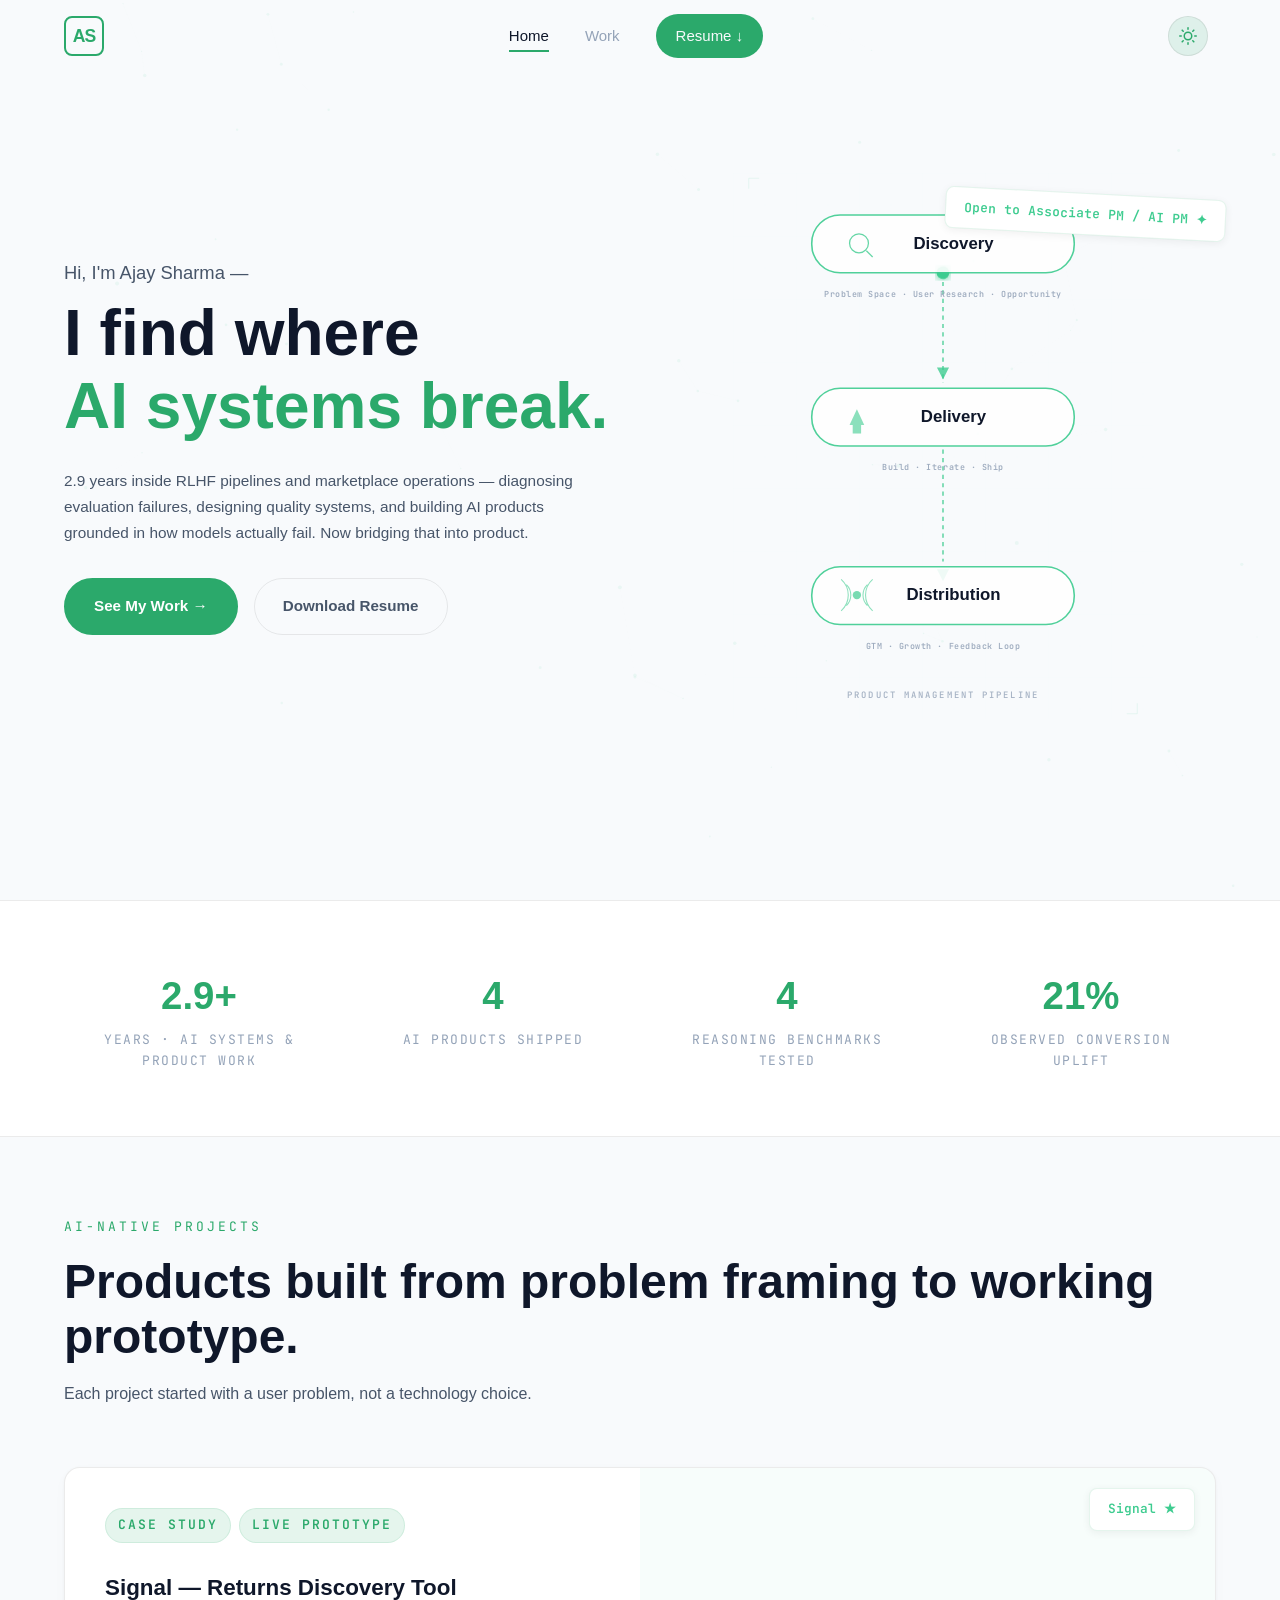
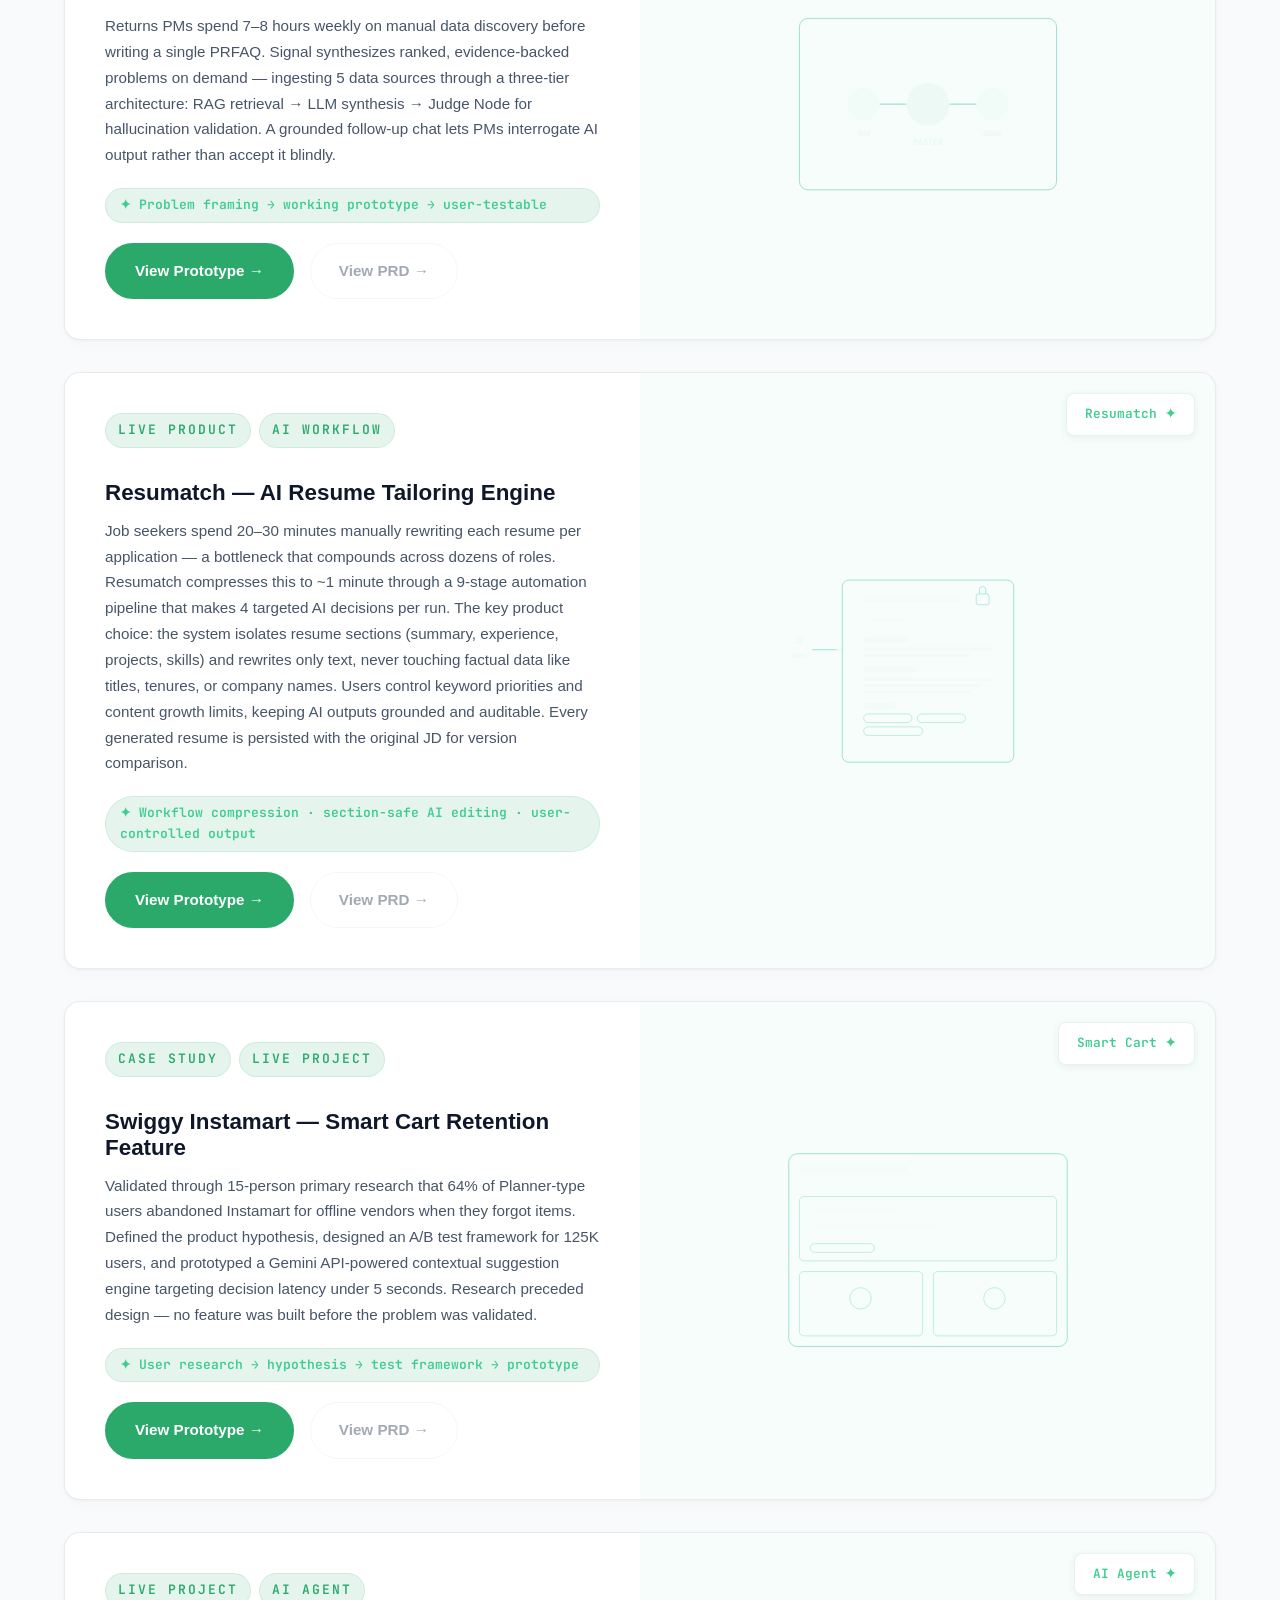
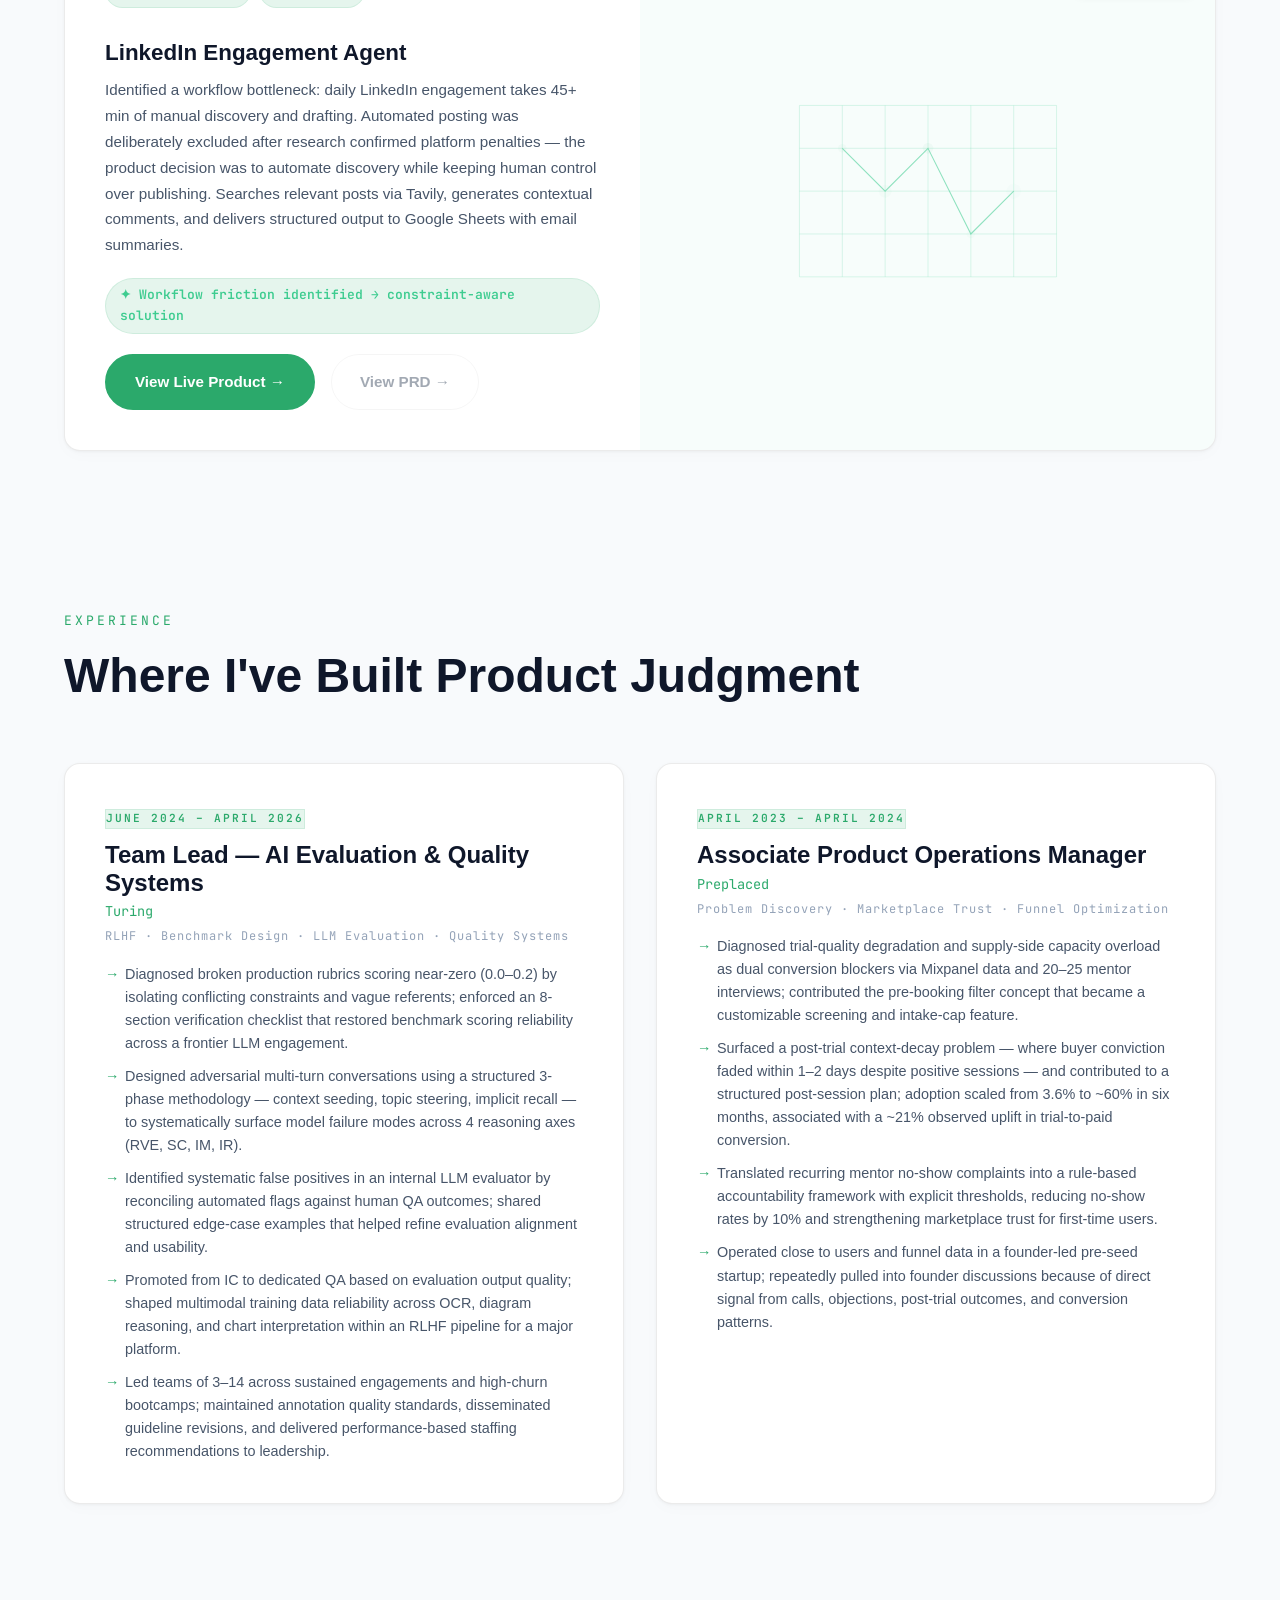
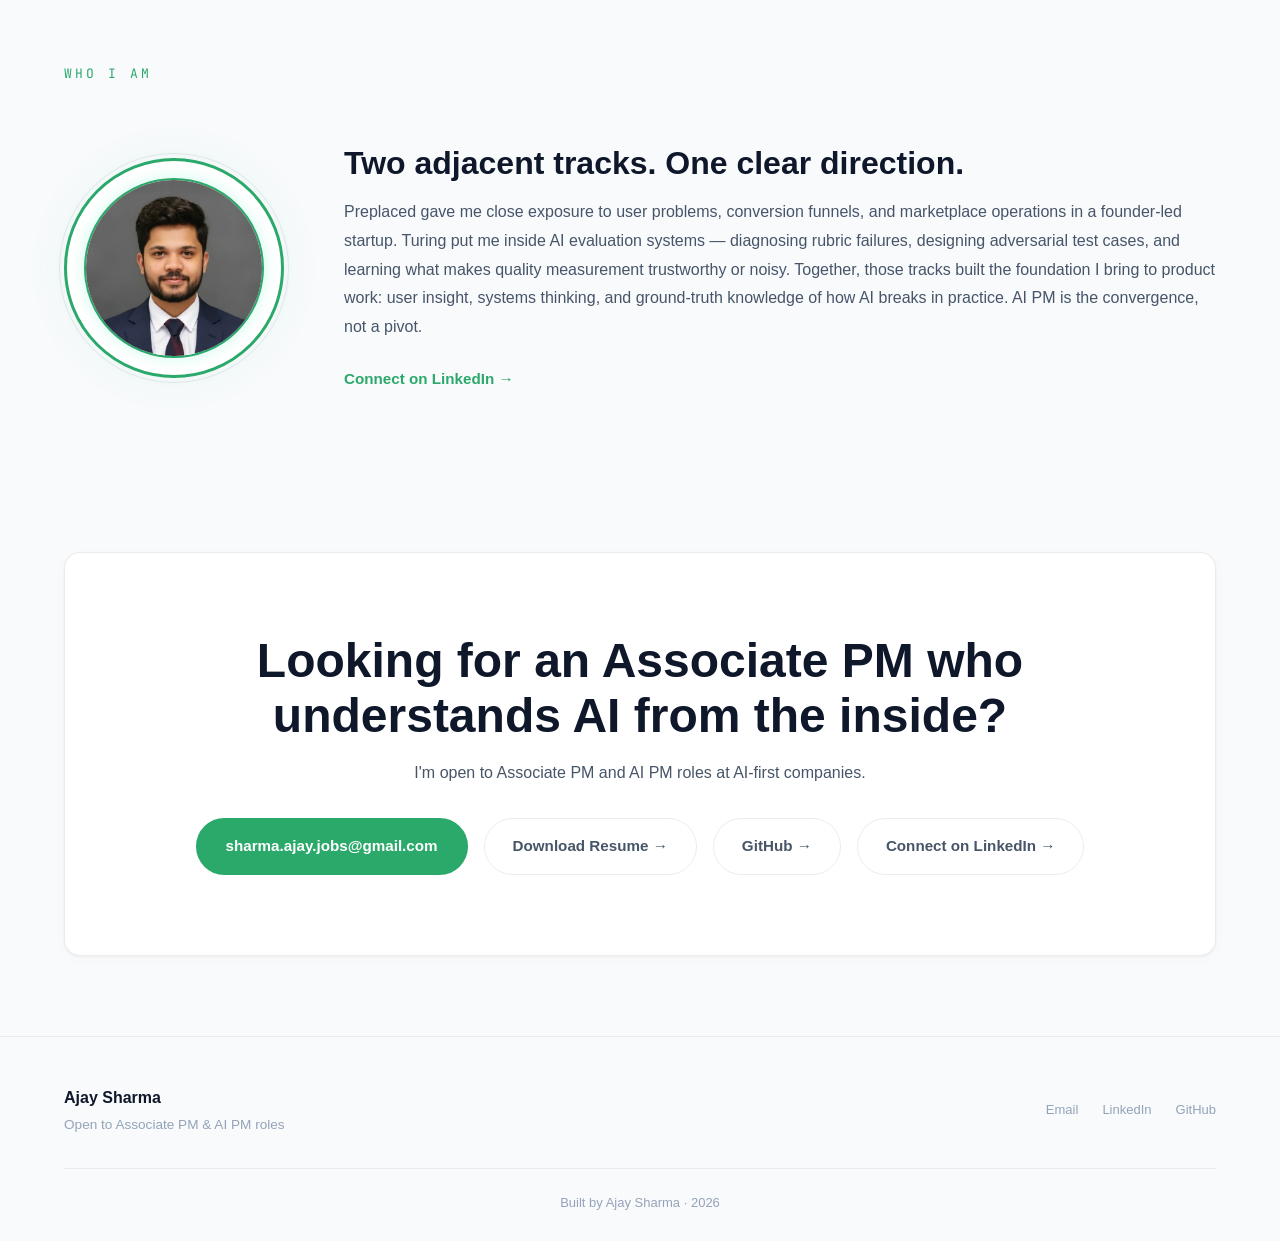
==== commit 097e9074: "style: format View PRD buttons" ====
--- a/index.html
+++ b/index.html
@@ -406,7 +406,8 @@
                                 <div class="btn-group" style="margin-top: 20px;">
                                     <a href="https://signal.protonaiagents.com/" target="_blank"
                                         rel="noopener noreferrer" class="btn btn--primary">View Prototype &#8594;</a>
-                                    <a class="btn btn--secondary" style="opacity: 0.5; cursor: not-allowed;" aria-disabled="true">View PRD
+                                    <a class="btn btn--secondary" style="opacity: 0.5; cursor: not-allowed;"
+                                        aria-disabled="true">View PRD
                                         &#8594;</a>
                                 </div>
                             </div>
@@ -458,7 +459,8 @@
                                 <div class="btn-group" style="margin-top: 20px;">
                                     <a href="https://resumatch.protonaiagents.com/" target="_blank"
                                         rel="noopener noreferrer" class="btn btn--primary">View Prototype &#8594;</a>
-                                    <a class="btn btn--secondary" style="opacity: 0.5; cursor: not-allowed;" aria-disabled="true">View PRD
+                                    <a class="btn btn--secondary" style="opacity: 0.5; cursor: not-allowed;"
+                                        aria-disabled="true">View PRD
                                         &#8594;</a>
                                 </div>
                             </div>
@@ -529,7 +531,8 @@
                                 <div class="btn-group" style="margin-top: 20px;">
                                     <a href="https://smartcartrecommendations.protonaiagents.com/" target="_blank"
                                         rel="noopener noreferrer" class="btn btn--primary">View Prototype &#8594;</a>
-                                    <a class="btn btn--secondary" style="opacity: 0.5; cursor: not-allowed;" aria-disabled="true">View PRD
+                                    <a class="btn btn--secondary" style="opacity: 0.5; cursor: not-allowed;"
+                                        aria-disabled="true">View PRD
                                         &#8594;</a>
                                 </div>
                             </div>
@@ -579,7 +582,8 @@
                                 <div class="btn-group" style="margin-top: 20px;">
                                     <a href="https://linkedinengage.protonaiagents.com/" target="_blank"
                                         rel="noopener noreferrer" class="btn btn--primary">View Live Product &#8594;</a>
-                                    <a class="btn btn--secondary" style="opacity: 0.5; cursor: not-allowed;" aria-disabled="true">View PRD
+                                    <a class="btn btn--secondary" style="opacity: 0.5; cursor: not-allowed;"
+                                        aria-disabled="true">View PRD
                                         &#8594;</a>
                                 </div>
                             </div>
